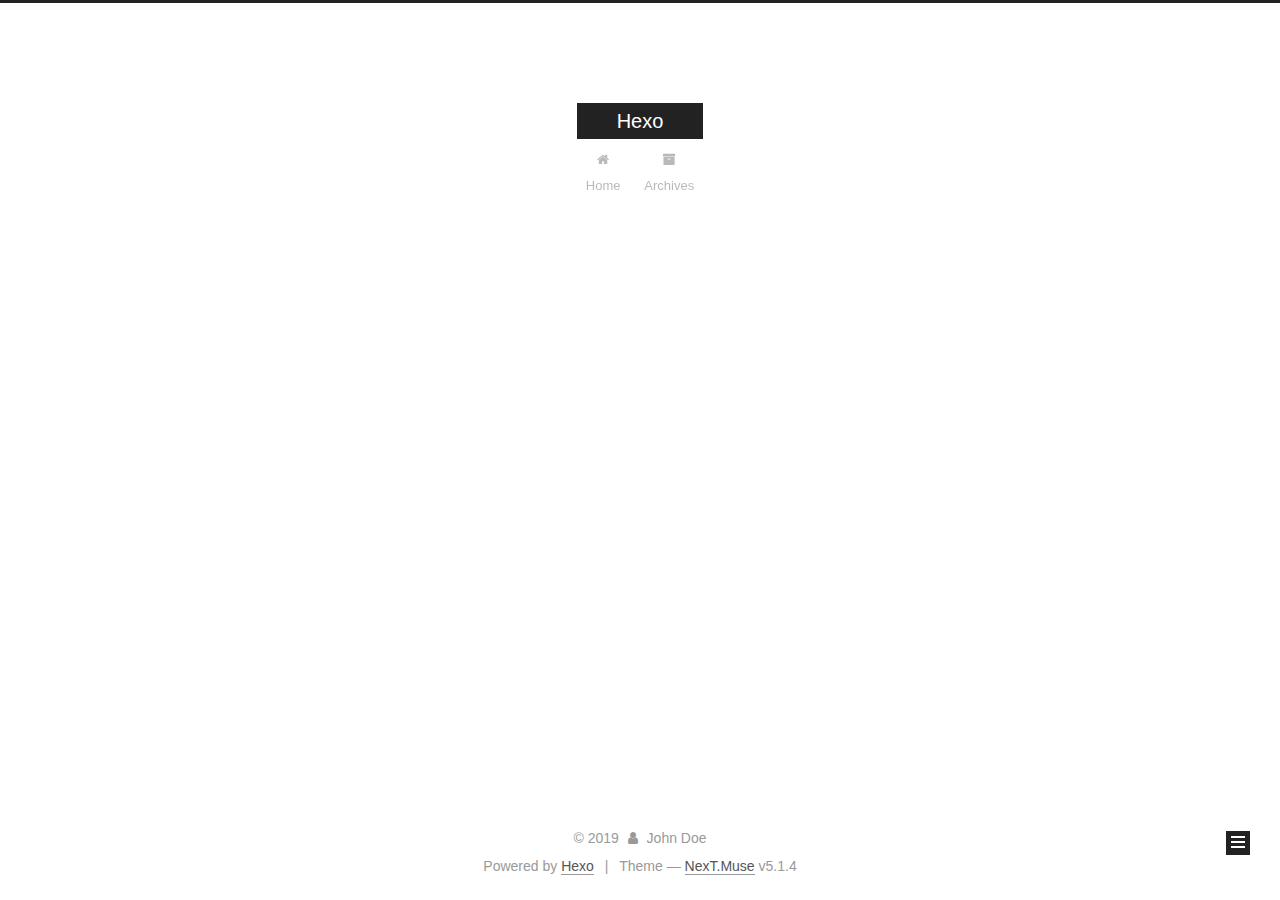
==== archives/index.html @ ef2a57bb "Site updated: 2019-10-19 21:39:15" ====
<!DOCTYPE html>



  


<html class="theme-next muse use-motion" lang="en">
<head>
  <meta charset="UTF-8"/>
<meta http-equiv="X-UA-Compatible" content="IE=edge" />
<meta name="viewport" content="width=device-width, initial-scale=1, maximum-scale=1"/>
<meta name="theme-color" content="#222">









<meta http-equiv="Cache-Control" content="no-transform" />
<meta http-equiv="Cache-Control" content="no-siteapp" />
















  
  
  <link href="/lib/fancybox/source/jquery.fancybox.css?v=2.1.5" rel="stylesheet" type="text/css" />







<link href="/lib/font-awesome/css/font-awesome.min.css?v=4.6.2" rel="stylesheet" type="text/css" />

<link href="/css/main.css?v=5.1.4" rel="stylesheet" type="text/css" />


  <link rel="apple-touch-icon" sizes="180x180" href="/images/apple-touch-icon-next.png?v=5.1.4">


  <link rel="icon" type="image/png" sizes="32x32" href="/images/favicon-32x32-next.png?v=5.1.4">


  <link rel="icon" type="image/png" sizes="16x16" href="/images/favicon-16x16-next.png?v=5.1.4">


  <link rel="mask-icon" href="/images/logo.svg?v=5.1.4" color="#222">





  <meta name="keywords" content="Hexo, NexT" />










<meta property="og:type" content="website">
<meta property="og:title" content="Hexo">
<meta property="og:url" content="http:&#x2F;&#x2F;yoursite.com&#x2F;archives&#x2F;index.html">
<meta property="og:site_name" content="Hexo">
<meta property="og:locale" content="en">
<meta name="twitter:card" content="summary">



<script type="text/javascript" id="hexo.configurations">
  var NexT = window.NexT || {};
  var CONFIG = {
    root: '/',
    scheme: 'Muse',
    version: '5.1.4',
    sidebar: {"position":"left","display":"post","offset":12,"b2t":false,"scrollpercent":false,"onmobile":false},
    fancybox: true,
    tabs: true,
    motion: {"enable":true,"async":false,"transition":{"post_block":"fadeIn","post_header":"slideDownIn","post_body":"slideDownIn","coll_header":"slideLeftIn","sidebar":"slideUpIn"}},
    duoshuo: {
      userId: '0',
      author: 'Author'
    },
    algolia: {
      applicationID: '',
      apiKey: '',
      indexName: '',
      hits: {"per_page":10},
      labels: {"input_placeholder":"Search for Posts","hits_empty":"We didn't find any results for the search: ${query}","hits_stats":"${hits} results found in ${time} ms"}
    }
  };
</script>



  <link rel="canonical" href="http://yoursite.com/archives/"/>





  <title>Archive | Hexo</title>
  








</head>

<body itemscope itemtype="http://schema.org/WebPage" lang="en">

  
  
    
  

  <div class="container sidebar-position-left page-archive">
    <div class="headband"></div>

    <header id="header" class="header" itemscope itemtype="http://schema.org/WPHeader">
      <div class="header-inner"><div class="site-brand-wrapper">
  <div class="site-meta ">
    

    <div class="custom-logo-site-title">
      <a href="/"  class="brand" rel="start">
        <span class="logo-line-before"><i></i></span>
        <span class="site-title">Hexo</span>
        <span class="logo-line-after"><i></i></span>
      </a>
    </div>
      
        <p class="site-subtitle"></p>
      
  </div>

  <div class="site-nav-toggle">
    <button>
      <span class="btn-bar"></span>
      <span class="btn-bar"></span>
      <span class="btn-bar"></span>
    </button>
  </div>
</div>

<nav class="site-nav">
  

  
    <ul id="menu" class="menu">
      
        
        <li class="menu-item menu-item-home">
          <a href="/%20" rel="section">
            
              <i class="menu-item-icon fa fa-fw fa-home"></i> <br />
            
            Home
          </a>
        </li>
      
        
        <li class="menu-item menu-item-archives">
          <a href="/archives/%20" rel="section">
            
              <i class="menu-item-icon fa fa-fw fa-archive"></i> <br />
            
            Archives
          </a>
        </li>
      

      
    </ul>
  

  
</nav>



 </div>
    </header>

    <main id="main" class="main">
      <div class="main-inner">
        <div class="content-wrap">
          <div id="content" class="content">
            

  
  
  
  <div class="post-block archive">
    <div id="posts" class="posts-collapse">
      <span class="archive-move-on"></span>

      <span class="archive-page-counter">
        
        
        
          
        
        Um..! 3 posts in total. Keep on posting.
      </span>

      

        
        
        

        
          
          <div class="collection-title">
            <h1 class="archive-year" id="archive-year-2019">2019</h1>
          </div>
        
        

        

  <article class="post post-type-normal" itemscope itemtype="http://schema.org/Article">
    <header class="post-header">

      <h2 class="post-title">
        
            <a class="post-title-link" href="/2019/10/19/%E6%9C%88%E5%BA%A6%E6%80%BB%E7%BB%93/" itemprop="url">
              
                <span itemprop="name">月度总结</span>
              
            </a>
        
      </h2>

      <div class="post-meta">
        <time class="post-time" itemprop="dateCreated"
              datetime="2019-10-19T21:38:30+08:00"
              content="2019-10-19" >
          10-19
        </time>
      </div>

    </header>
  </article>



      

        
        
        

        
        

        

  <article class="post post-type-normal" itemscope itemtype="http://schema.org/Article">
    <header class="post-header">

      <h2 class="post-title">
        
            <a class="post-title-link" href="/2019/10/19/%E5%AF%92%E5%81%87%E7%AD%94%E8%BE%A9/" itemprop="url">
              
                <span itemprop="name">寒假答辩</span>
              
            </a>
        
      </h2>

      <div class="post-meta">
        <time class="post-time" itemprop="dateCreated"
              datetime="2019-10-19T21:38:30+08:00"
              content="2019-10-19" >
          10-19
        </time>
      </div>

    </header>
  </article>



      

        
        
        

        
        

        

  <article class="post post-type-normal" itemscope itemtype="http://schema.org/Article">
    <header class="post-header">

      <h2 class="post-title">
        
            <a class="post-title-link" href="/2019/10/19/hello-world/" itemprop="url">
              
                <span itemprop="name">Hello World</span>
              
            </a>
        
      </h2>

      <div class="post-meta">
        <time class="post-time" itemprop="dateCreated"
              datetime="2019-10-19T21:29:46+08:00"
              content="2019-10-19" >
          10-19
        </time>
      </div>

    </header>
  </article>



      

    </div>
  </div>
  
  
  

  



          </div>
          


          

        </div>
        
          
  
  <div class="sidebar-toggle">
    <div class="sidebar-toggle-line-wrap">
      <span class="sidebar-toggle-line sidebar-toggle-line-first"></span>
      <span class="sidebar-toggle-line sidebar-toggle-line-middle"></span>
      <span class="sidebar-toggle-line sidebar-toggle-line-last"></span>
    </div>
  </div>

  <aside id="sidebar" class="sidebar">
    
    <div class="sidebar-inner">

      

      

      <section class="site-overview-wrap sidebar-panel sidebar-panel-active">
        <div class="site-overview">
          <div class="site-author motion-element" itemprop="author" itemscope itemtype="http://schema.org/Person">
            
              <p class="site-author-name" itemprop="name">John Doe</p>
              <p class="site-description motion-element" itemprop="description"></p>
          </div>

          <nav class="site-state motion-element">

            
              <div class="site-state-item site-state-posts">
              
                <a href="/archives/%20%7C%7C%20archive">
              
                  <span class="site-state-item-count">3</span>
                  <span class="site-state-item-name">posts</span>
                </a>
              </div>
            

            

            

          </nav>

          

          

          
          

          
          

          

        </div>
      </section>

      

      

    </div>
  </aside>


        
      </div>
    </main>

    <footer id="footer" class="footer">
      <div class="footer-inner">
        <div class="copyright">&copy; <span itemprop="copyrightYear">2019</span>
  <span class="with-love">
    <i class="fa fa-user"></i>
  </span>
  <span class="author" itemprop="copyrightHolder">John Doe</span>

  
</div>


  <div class="powered-by">Powered by <a class="theme-link" target="_blank" href="https://hexo.io">Hexo</a></div>



  <span class="post-meta-divider">|</span>



  <div class="theme-info">Theme &mdash; <a class="theme-link" target="_blank" href="https://github.com/iissnan/hexo-theme-next">NexT.Muse</a> v5.1.4</div>




        







        
      </div>
    </footer>

    
      <div class="back-to-top">
        <i class="fa fa-arrow-up"></i>
        
      </div>
    

    

  </div>

  

<script type="text/javascript">
  if (Object.prototype.toString.call(window.Promise) !== '[object Function]') {
    window.Promise = null;
  }
</script>









  












  
  
    <script type="text/javascript" src="/lib/jquery/index.js?v=2.1.3"></script>
  

  
  
    <script type="text/javascript" src="/lib/fastclick/lib/fastclick.min.js?v=1.0.6"></script>
  

  
  
    <script type="text/javascript" src="/lib/jquery_lazyload/jquery.lazyload.js?v=1.9.7"></script>
  

  
  
    <script type="text/javascript" src="/lib/velocity/velocity.min.js?v=1.2.1"></script>
  

  
  
    <script type="text/javascript" src="/lib/velocity/velocity.ui.min.js?v=1.2.1"></script>
  

  
  
    <script type="text/javascript" src="/lib/fancybox/source/jquery.fancybox.pack.js?v=2.1.5"></script>
  


  


  <script type="text/javascript" src="/js/src/utils.js?v=5.1.4"></script>

  <script type="text/javascript" src="/js/src/motion.js?v=5.1.4"></script>



  
  

  

  


  <script type="text/javascript" src="/js/src/bootstrap.js?v=5.1.4"></script>



  


  




	





  





  












  





  

  

  

  
  

  

  

  

</body>
</html>
---- css/main.css ----
/* normalize.css v3.0.2 | MIT License | git.io/normalize */
html {
  font-family: sans-serif; /* 1 */
  -ms-text-size-adjust: 100%; /* 2 */
  -webkit-text-size-adjust: 100%; /* 2 */
}
body {
  margin: 0;
}
article,
aside,
details,
figcaption,
figure,
footer,
header,
hgroup,
main,
menu,
nav,
section,
summary {
  display: block;
}
audio,
canvas,
progress,
video {
  display: inline-block; /* 1 */
  vertical-align: baseline; /* 2 */
}
audio:not([controls]) {
  display: none;
  height: 0;
}
[hidden],
template {
  display: none;
}
a {
  background-color: transparent;
}
a:active,
a:hover {
  outline: 0;
}
abbr[title] {
  border-bottom: 1px dotted;
}
b,
strong {
  font-weight: bold;
}
dfn {
  font-style: italic;
}
h1 {
  font-size: 2em;
  margin: 0.67em 0;
}
mark {
  background: #ff0;
  color: #000;
}
small {
  font-size: 80%;
}
sub,
sup {
  font-size: 75%;
  line-height: 0;
  position: relative;
  vertical-align: baseline;
}
sup {
  top: -0.5em;
}
sub {
  bottom: -0.25em;
}
img {
  border: 0;
}
svg:not(:root) {
  overflow: hidden;
}
figure {
  margin: 1em 40px;
}
hr {
  -moz-box-sizing: content-box;
  box-sizing: content-box;
  height: 0;
}
pre {
  overflow: auto;
}
code,
kbd,
pre,
samp {
  font-family: monospace, monospace;
  font-size: 1em;
}
button,
input,
optgroup,
select,
textarea {
  color: inherit; /* 1 */
  font: inherit; /* 2 */
  margin: 0; /* 3 */
}
button {
  overflow: visible;
}
button,
select {
  text-transform: none;
}
button,
html input[type="button"],
input[type="reset"],
input[type="submit"] {
  -webkit-appearance: button; /* 2 */
  cursor: pointer; /* 3 */
}
button[disabled],
html input[disabled] {
  cursor: default;
}
button::-moz-focus-inner,
input::-moz-focus-inner {
  border: 0;
  padding: 0;
}
input {
  line-height: normal;
}
input[type="checkbox"],
input[type="radio"] {
  box-sizing: border-box; /* 1 */
  padding: 0; /* 2 */
}
input[type="number"]::-webkit-inner-spin-button,
input[type="number"]::-webkit-outer-spin-button {
  height: auto;
}
input[type="search"] {
  -webkit-appearance: textfield; /* 1 */
  -moz-box-sizing: content-box;
  -webkit-box-sizing: content-box; /* 2 */
  box-sizing: content-box;
}
input[type="search"]::-webkit-search-cancel-button,
input[type="search"]::-webkit-search-decoration {
  -webkit-appearance: none;
}
fieldset {
  border: 1px solid #c0c0c0;
  margin: 0 2px;
  padding: 0.35em 0.625em 0.75em;
}
legend {
  border: 0; /* 1 */
  padding: 0; /* 2 */
}
textarea {
  overflow: auto;
}
optgroup {
  font-weight: bold;
}
table {
  border-collapse: collapse;
  border-spacing: 0;
}
td,
th {
  padding: 0;
}
::selection {
  background: #262a30;
  color: #fff;
}
body {
  position: relative;
  font-family: 'Lato', "PingFang SC", "Microsoft YaHei", sans-serif;
  font-size: 14px;
  line-height: 2;
  color: #555;
  background: #fff;
}
@media (max-width: 767px) {
  body {
    padding-right: 0 !important;
  }
}
@media (min-width: 768px) and (max-width: 991px) {
  body {
    padding-right: 0 !important;
  }
}
@media (min-width: 1600px) {
  body {
    font-size: 16px;
  }
}
h1,
h2,
h3,
h4,
h5,
h6 {
  margin: 0;
  padding: 0;
  font-weight: bold;
  line-height: 1.5;
  font-family: 'Lato', "PingFang SC", "Microsoft YaHei", sans-serif;
}
h2,
h3,
h4,
h5,
h6 {
  margin: 20px 0 15px;
}
h1 {
  font-size: 22px;
}
@media (max-width: 767px) {
  h1 {
    font-size: 18px;
  }
}
h2 {
  font-size: 20px;
}
@media (max-width: 767px) {
  h2 {
    font-size: 16px;
  }
}
h3 {
  font-size: 18px;
}
@media (max-width: 767px) {
  h3 {
    font-size: 14px;
  }
}
h4 {
  font-size: 16px;
}
@media (max-width: 767px) {
  h4 {
    font-size: 12px;
  }
}
h5 {
  font-size: 14px;
}
@media (max-width: 767px) {
  h5 {
    font-size: 10px;
  }
}
h6 {
  font-size: 12px;
}
@media (max-width: 767px) {
  h6 {
    font-size: 8px;
  }
}
p {
  margin: 0 0 20px 0;
}
a {
  color: #555;
  text-decoration: none;
  outline: none;
  border-bottom: 1px solid #999;
  word-wrap: break-word;
}
a:hover {
  color: #222;
  border-bottom-color: #222;
}
blockquote {
  margin: 0;
  padding: 0;
}
img {
  display: block;
  margin: auto;
  max-width: 100%;
  height: auto;
}
hr {
  margin: 40px 0;
  height: 3px;
  border: none;
  background-color: #ddd;
  background-image: repeating-linear-gradient(-45deg, #fff, #fff 4px, transparent 4px, transparent 8px);
}
blockquote {
  padding: 0 15px;
  color: #666;
  border-left: 4px solid #ddd;
}
blockquote cite::before {
  content: "-";
  padding: 0 5px;
}
dt {
  font-weight: 700;
}
dd {
  margin: 0;
  padding: 0;
}
kbd {
  border: 1px solid #ccc;
  border-radius: 0.2em;
  box-shadow: 0.1em 0.1em 0.2em rgba(0,0,0,0.1);
  background-color: #f9f9f9;
  font-family: inherit;
  background-image: -webkit-linear-gradient(top, #eee, #fff, #eee);
  padding: 0.1em 0.3em;
  white-space: nowrap;
}
.text-left {
  text-align: left;
}
.text-center {
  text-align: center;
}
.text-right {
  text-align: right;
}
.text-justify {
  text-align: justify;
}
.text-nowrap {
  white-space: nowrap;
}
.text-lowercase {
  text-transform: lowercase;
}
.text-uppercase {
  text-transform: uppercase;
}
.text-capitalize {
  text-transform: capitalize;
}
.center-block {
  display: block;
  margin-left: auto;
  margin-right: auto;
}
.clearfix:before,
.clearfix:after {
  content: " ";
  display: table;
}
.clearfix:after {
  clear: both;
}
.pullquote {
  width: 45%;
}
.pullquote.left {
  float: left;
  margin-left: 5px;
  margin-right: 10px;
}
.pullquote.right {
  float: right;
  margin-left: 10px;
  margin-right: 5px;
}
.affix.affix.affix {
  position: fixed;
}
.translation {
  margin-top: -20px;
  font-size: 14px;
  color: #999;
}
.scrollbar-measure {
  width: 100px;
  height: 100px;
  overflow: scroll;
  position: absolute;
  top: -9999px;
}
.use-motion .motion-element {
  opacity: 0;
}
table {
  margin: 20px 0;
  width: 100%;
  border-collapse: collapse;
  border-spacing: 0;
  border: 1px solid #ddd;
  font-size: 14px;
  table-layout: fixed;
  word-wrap: break-all;
}
table>tbody>tr:nth-of-type(odd) {
  background-color: #f9f9f9;
}
table>tbody>tr:hover {
  background-color: #f5f5f5;
}
caption,
th,
td {
  padding: 8px;
  text-align: left;
  vertical-align: middle;
  font-weight: normal;
}
th,
td {
  border-bottom: 3px solid #ddd;
  border-right: 1px solid #eee;
}
th {
  padding-bottom: 10px;
  font-weight: 700;
}
td {
  border-bottom-width: 1px;
}
html,
body {
  height: 100%;
}
.container {
  position: relative;
  min-height: 100%;
}
.header-inner {
  margin: 0 auto;
  padding: 100px 0 70px;
  width: 700px;
}
@media (min-width: 1600px) {
  .container .header-inner {
    width: 900px;
  }
}
.main {
  padding-bottom: 150px;
}
.main-inner {
  margin: 0 auto;
  width: 700px;
}
@media (min-width: 1600px) {
  .container .main-inner {
    width: 900px;
  }
}
.footer {
  position: absolute;
  left: 0;
  bottom: 0;
  width: 100%;
  min-height: 50px;
}
.footer-inner {
  box-sizing: border-box;
  margin: 20px auto;
  width: 700px;
}
@media (min-width: 1600px) {
  .container .footer-inner {
    width: 900px;
  }
}
pre,
.highlight {
  overflow: auto;
  margin: 20px 0;
  padding: 0;
  font-size: 13px;
  color: #4d4d4c;
  background: #f7f7f7;
  line-height: 1.6;
}
pre,
code {
  font-family: consolas, Menlo, "PingFang SC", "Microsoft YaHei", monospace;
}
code {
  padding: 2px 4px;
  word-wrap: break-word;
  color: #555;
  background: #eee;
  border-radius: 3px;
  font-size: 13px;
}
pre {
  padding: 10px;
}
pre code {
  padding: 0;
  color: #4d4d4c;
  background: none;
  text-shadow: none;
}
.highlight {
  border-radius: 1px;
}
.highlight pre {
  border: none;
  margin: 0;
  padding: 10px 0;
}
.highlight table {
  margin: 0;
  width: auto;
  border: none;
}
.highlight td {
  border: none;
  padding: 0;
}
.highlight figcaption {
  font-size: 1em;
  color: #4d4d4c;
  line-height: 1em;
  margin-bottom: 1em;
}
.highlight figcaption:before,
.highlight figcaption:after {
  content: " ";
  display: table;
}
.highlight figcaption:after {
  clear: both;
}
.highlight figcaption a {
  float: right;
  color: #4d4d4c;
}
.highlight figcaption a:hover {
  border-bottom-color: #4d4d4c;
}
.highlight .gutter pre {
  padding-left: 10px;
  padding-right: 10px;
  color: #869194;
  text-align: right;
  background-color: #eff2f3;
}
.highlight .code pre {
  width: 100%;
  padding-left: 10px;
  padding-right: 10px;
  background-color: #f7f7f7;
}
.highlight .line {
  height: 20px;
}
.gutter {
  -webkit-user-select: none;
  -moz-user-select: none;
  -ms-user-select: none;
  user-select: none;
}
.gist table {
  width: auto;
}
.gist table td {
  border: none;
}
pre .deletion {
  background: #fdd;
}
pre .addition {
  background: #dfd;
}
pre .meta {
  color: #8959a8;
}
pre .comment {
  color: #8e908c;
}
pre .variable,
pre .attribute,
pre .tag,
pre .regexp,
pre .ruby .constant,
pre .xml .tag .title,
pre .xml .pi,
pre .xml .doctype,
pre .html .doctype,
pre .css .id,
pre .css .class,
pre .css .pseudo {
  color: #c82829;
}
pre .number,
pre .preprocessor,
pre .built_in,
pre .literal,
pre .params,
pre .constant,
pre .command {
  color: #f5871f;
}
pre .ruby .class .title,
pre .css .rules .attribute,
pre .string,
pre .value,
pre .inheritance,
pre .header,
pre .ruby .symbol,
pre .xml .cdata,
pre .special,
pre .number,
pre .formula {
  color: #718c00;
}
pre .title,
pre .css .hexcolor {
  color: #3e999f;
}
pre .function,
pre .python .decorator,
pre .python .title,
pre .ruby .function .title,
pre .ruby .title .keyword,
pre .perl .sub,
pre .javascript .title,
pre .coffeescript .title {
  color: #4271ae;
}
pre .keyword,
pre .javascript .function {
  color: #8959a8;
}
.full-image.full-image.full-image.full-image {
  border: none;
  max-width: 100%;
  width: auto;
  margin: 20px auto 25px;
}
@media (min-width: 992px) {
  .full-image.full-image.full-image.full-image {
    max-width: none;
    width: 110%;
    margin: 25px -5%;
  }
}
.blockquote-center,
.page-home .post-type-quote blockquote,
.page-post-detail .post-type-quote blockquote {
  position: relative;
  margin: 40px 0;
  padding: 0;
  border-left: none;
  text-align: center;
}
.blockquote-center::before,
.page-home .post-type-quote blockquote::before,
.page-post-detail .post-type-quote blockquote::before,
.blockquote-center::after,
.page-home .post-type-quote blockquote::after,
.page-post-detail .post-type-quote blockquote::after {
  position: absolute;
  content: ' ';
  display: block;
  width: 100%;
  height: 24px;
  opacity: 0.2;
  background-repeat: no-repeat;
  background-position: 0 -6px;
  background-size: 22px 22px;
}
.blockquote-center::before,
.page-home .post-type-quote blockquote::before,
.page-post-detail .post-type-quote blockquote::before {
  top: -20px;
  background-image: url("../images/quote-l.svg");
  border-top: 1px solid #ccc;
}
.blockquote-center::after,
.page-home .post-type-quote blockquote::after,
.page-post-detail .post-type-quote blockquote::after {
  bottom: -20px;
  background-image: url("../images/quote-r.svg");
  border-bottom: 1px solid #ccc;
  background-position: 100% 8px;
}
.blockquote-center p,
.page-home .post-type-quote blockquote p,
.page-post-detail .post-type-quote blockquote p,
.blockquote-center div,
.page-home .post-type-quote blockquote div,
.page-post-detail .post-type-quote blockquote div {
  text-align: center;
}
.post .post-body .group-picture img {
  box-sizing: border-box;
  padding: 0 3px;
  border: none;
}
.post .group-picture-row {
  overflow: hidden;
  margin-top: 6px;
}
.post .group-picture-row:first-child {
  margin-top: 0;
}
.post .group-picture-column {
  float: left;
}
.page-post-detail .post-body .group-picture-column {
  float: none;
  margin-top: 10px;
  width: auto !important;
}
.page-post-detail .post-body .group-picture-column img {
  margin: 0 auto;
}
.page-archive .group-picture-container {
  overflow: hidden;
}
.page-archive .group-picture-row {
  float: left;
}
.page-archive .group-picture-row:first-child {
  margin-top: 6px;
}
.page-archive .group-picture-column {
  max-width: 150px;
  max-height: 150px;
}
.post-body .note {
  position: relative;
  padding: 15px;
  margin-bottom: 20px;
  border: 1px solid #eee;
  border-left-width: 5px;
  border-radius: 3px;
}
.post-body .note h2,
.post-body .note h3,
.post-body .note h4,
.post-body .note h5,
.post-body .note h6 {
  margin-top: 0;
  margin-bottom: 0;
  border-bottom: initial;
  padding-top: 0 !important;
}
.post-body .note p:first-child,
.post-body .note ul:first-child,
.post-body .note ol:first-child,
.post-body .note table:first-child,
.post-body .note pre:first-child,
.post-body .note blockquote:first-child {
  margin-top: 0;
}
.post-body .note p:last-child,
.post-body .note ul:last-child,
.post-body .note ol:last-child,
.post-body .note table:last-child,
.post-body .note pre:last-child,
.post-body .note blockquote:last-child {
  margin-bottom: 0;
}
.post-body .note.default {
  border-left-color: #777;
}
.post-body .note.default h2,
.post-body .note.default h3,
.post-body .note.default h4,
.post-body .note.default h5,
.post-body .note.default h6 {
  color: #777;
}
.post-body .note.primary {
  border-left-color: #6f42c1;
}
.post-body .note.primary h2,
.post-body .note.primary h3,
.post-body .note.primary h4,
.post-body .note.primary h5,
.post-body .note.primary h6 {
  color: #6f42c1;
}
.post-body .note.info {
  border-left-color: #428bca;
}
.post-body .note.info h2,
.post-body .note.info h3,
.post-body .note.info h4,
.post-body .note.info h5,
.post-body .note.info h6 {
  color: #428bca;
}
.post-body .note.success {
  border-left-color: #5cb85c;
}
.post-body .note.success h2,
.post-body .note.success h3,
.post-body .note.success h4,
.post-body .note.success h5,
.post-body .note.success h6 {
  color: #5cb85c;
}
.post-body .note.warning {
  border-left-color: #f0ad4e;
}
.post-body .note.warning h2,
.post-body .note.warning h3,
.post-body .note.warning h4,
.post-body .note.warning h5,
.post-body .note.warning h6 {
  color: #f0ad4e;
}
.post-body .note.danger {
  border-left-color: #d9534f;
}
.post-body .note.danger h2,
.post-body .note.danger h3,
.post-body .note.danger h4,
.post-body .note.danger h5,
.post-body .note.danger h6 {
  color: #d9534f;
}
.post-body .label {
  display: inline;
  padding: 0 2px;
  white-space: nowrap;
}
.post-body .label.default {
  background-color: #f0f0f0;
}
.post-body .label.primary {
  background-color: #efe6f7;
}
.post-body .label.info {
  background-color: #e5f2f8;
}
.post-body .label.success {
  background-color: #e7f4e9;
}
.post-body .label.warning {
  background-color: #fcf6e1;
}
.post-body .label.danger {
  background-color: #fae8eb;
}
.post-body .tabs {
  position: relative;
  display: block;
  margin-bottom: 20px;
  padding-top: 10px;
}
.post-body .tabs ul.nav-tabs {
  margin: 0;
  padding: 0;
  display: flex;
  margin-bottom: -1px;
}
@media (max-width: 413px) {
  .post-body .tabs ul.nav-tabs {
    display: block;
    margin-bottom: 5px;
  }
}
.post-body .tabs ul.nav-tabs li.tab {
  list-style-type: none !important;
  margin: 0 0.25em 0 0;
  border-top: 3px solid transparent;
  border-left: 1px solid transparent;
  border-right: 1px solid transparent;
}
@media (max-width: 413px) {
  .post-body .tabs ul.nav-tabs li.tab {
    margin: initial;
    border-top: 1px solid transparent;
    border-left: 3px solid transparent;
    border-right: 1px solid transparent;
    border-bottom: 1px solid transparent;
  }
}
.post-body .tabs ul.nav-tabs li.tab a {
  outline: 0;
  border-bottom: initial;
  display: block;
  line-height: 1.8em;
  padding: 0.25em 0.75em;
  transition-duration: 0.2s;
  transition-timing-function: ease-out;
  transition-delay: 0s;
}
.post-body .tabs ul.nav-tabs li.tab a i {
  width: 1.285714285714286em;
}
.post-body .tabs ul.nav-tabs li.tab.active {
  border-top: 3px solid #fc6423;
  border-left: 1px solid #ddd;
  border-right: 1px solid #ddd;
  background-color: #fff;
}
@media (max-width: 413px) {
  .post-body .tabs ul.nav-tabs li.tab.active {
    border-top: 1px solid #ddd;
    border-left: 3px solid #fc6423;
    border-right: 1px solid #ddd;
    border-bottom: 1px solid #ddd;
  }
}
.post-body .tabs ul.nav-tabs li.tab.active a {
  cursor: default;
  color: #555;
}
.post-body .tabs .tab-content {
  background-color: #fff;
}
.post-body .tabs .tab-content .tab-pane {
  border: 1px solid #ddd;
  padding: 20px 20px 0 20px;
}
.post-body .tabs .tab-content .tab-pane:not(.active) {
  display: none !important;
}
.post-body .tabs .tab-content .tab-pane.active {
  display: block !important;
}
.btn {
  display: inline-block;
  padding: 0 20px;
  font-size: 14px;
  color: #fff;
  background: #222;
  border: 2px solid #222;
  text-decoration: none;
  border-radius: 0;
  transition-property: background-color;
  transition-duration: 0.2s;
  transition-timing-function: ease-in-out;
  transition-delay: 0s;
  line-height: 2;
}
.btn:hover {
  border-color: #222;
  color: #222;
  background: #fff;
}
.btn +.btn {
  margin: 0 0 8px 8px;
}
.btn .fa-fw {
  width: 1.285714285714286em;
  text-align: left;
}
.btn-bar {
  display: block;
  width: 22px;
  height: 2px;
  background: #555;
  border-radius: 1px;
}
.btn-bar+.btn-bar {
  margin-top: 4px;
}
.pagination {
  margin: 120px 0 40px;
  text-align: center;
  border-top: 1px solid #eee;
}
.page-number-basic,
.pagination .prev,
.pagination .next,
.pagination .page-number,
.pagination .space {
  display: inline-block;
  position: relative;
  top: -1px;
  margin: 0 10px;
  padding: 0 11px;
}
@media (max-width: 767px) {
  .page-number-basic,
  .pagination .prev,
  .pagination .next,
  .pagination .page-number,
  .pagination .space {
    margin: 0 5px;
  }
}
.pagination .prev,
.pagination .next,
.pagination .page-number {
  border-bottom: 0;
  border-top: 1px solid #eee;
  transition-property: border-color;
  transition-duration: 0.2s;
  transition-timing-function: ease-in-out;
  transition-delay: 0s;
}
.pagination .prev:hover,
.pagination .next:hover,
.pagination .page-number:hover {
  border-top-color: #222;
}
.pagination .space {
  padding: 0;
  margin: 0;
}
.pagination .prev {
  margin-left: 0;
}
.pagination .next {
  margin-right: 0;
}
.pagination .page-number.current {
  color: #fff;
  background: #ccc;
  border-top-color: #ccc;
}
@media (max-width: 767px) {
  .pagination {
    border-top: none;
  }
  .pagination .prev,
  .pagination .next,
  .pagination .page-number {
    margin-bottom: 10px;
    border-top: 0;
    border-bottom: 1px solid #eee;
    padding: 0 10px;
  }
  .pagination .prev:hover,
  .pagination .next:hover,
  .pagination .page-number:hover {
    border-bottom-color: #222;
  }
}
.comments {
  margin: 60px 20px 0;
}
.tag-cloud {
  text-align: center;
}
.tag-cloud a {
  display: inline-block;
  margin: 10px;
}
.back-to-top {
  box-sizing: border-box;
  position: fixed;
  bottom: -100px;
  right: 30px;
  z-index: 1050;
  padding: 0 6px;
  width: 24px;
  background: #222;
  font-size: 12px;
  opacity: 1;
  color: #fff;
  cursor: pointer;
  text-align: center;
  -webkit-transform: translateZ(0);
  transition-property: bottom;
  transition-duration: 0.2s;
  transition-timing-function: ease-in-out;
  transition-delay: 0s;
}
@media (min-width: 768px) and (max-width: 991px) {
  .back-to-top {
    display: none !important;
  }
}
@media (max-width: 767px) {
  .back-to-top {
    display: none !important;
  }
}
.back-to-top.back-to-top-on {
  bottom: 19px;
}
.header {
  background: transparent;
}
.header-inner {
  position: relative;
}
.headband {
  height: 3px;
  background: #222;
}
.site-meta {
  margin: 0;
  text-align: center;
}
@media (max-width: 767px) {
  .site-meta {
    text-align: center;
  }
}
.brand {
  position: relative;
  display: inline-block;
  padding: 0 40px;
  color: #fff;
  background: #222;
  border-bottom: none;
}
.brand:hover {
  color: #fff;
}
.logo {
  display: inline-block;
  margin-right: 5px;
  line-height: 36px;
  vertical-align: top;
}
.site-title {
  display: inline-block;
  vertical-align: top;
  line-height: 36px;
  font-size: 20px;
  font-weight: normal;
  font-family: 'Lato', "PingFang SC", "Microsoft YaHei", sans-serif;
}
.site-subtitle {
  margin-top: 10px;
  font-size: 13px;
  color: #999;
}
.use-motion .brand {
  opacity: 0;
}
.use-motion .logo,
.use-motion .site-title,
.use-motion .site-subtitle {
  opacity: 0;
  position: relative;
  top: -10px;
}
.site-nav-toggle {
  display: none;
  position: absolute;
  top: 10px;
  left: 10px;
}
@media (max-width: 767px) {
  .site-nav-toggle {
    display: block;
  }
}
.site-nav-toggle button {
  margin-top: 2px;
  padding: 9px 10px;
  background: transparent;
  border: none;
}
@media (max-width: 767px) {
  .site-nav {
    display: none;
    margin: 0 -10px;
    padding: 0 10px;
    clear: both;
    border-top: 1px solid #ddd;
  }
}
@media (min-width: 768px) and (max-width: 991px) {
  .site-nav {
    display: block !important;
  }
}
@media (min-width: 992px) {
  .site-nav {
    display: block !important;
  }
}
.menu {
  margin-top: 20px;
  padding-left: 0;
  text-align: center;
}
.menu .menu-item {
  display: inline-block;
  margin: 0 10px;
  list-style: none;
}
@media screen and (max-width: 767px) {
  .menu .menu-item {
    margin-top: 10px;
  }
}
.menu .menu-item a {
  display: block;
  font-size: 13px;
  line-height: inherit;
  border-bottom: 1px solid transparent;
  transition-property: border-color;
  transition-duration: 0.2s;
  transition-timing-function: ease-in-out;
  transition-delay: 0s;
}
.menu .menu-item a:hover {
  border-bottom-color: #222;
}
.menu .menu-item .fa {
  margin-right: 5px;
}
.use-motion .menu-item {
  opacity: 0;
}
.post-body {
  font-family: 'Lato', "PingFang SC", "Microsoft YaHei", sans-serif;
}
@media (max-width: 767px) {
  .post-body {
    word-break: break-word;
  }
}
.post-body .fancybox img {
  display: block !important;
  margin: 0 auto;
  cursor: pointer;
  cursor: zoom-in;
  cursor: -webkit-zoom-in;
}
.post-body .image-caption,
.post-body .figure .caption {
  margin: -20px auto 15px;
  text-align: center;
  font-size: 14px;
  color: #999;
  font-weight: bold;
  line-height: 1;
}
.post-sticky-flag {
  display: inline-block;
  font-size: 16px;
  -ms-transform: rotate(30deg);
  -webkit-transform: rotate(30deg);
  -moz-transform: rotate(30deg);
  -ms-transform: rotate(30deg);
  -o-transform: rotate(30deg);
  transform: rotate(30deg);
}
.use-motion .post-block,
.use-motion .pagination,
.use-motion .comments {
  opacity: 0;
}
.use-motion .post-header {
  opacity: 0;
}
.use-motion .post-body {
  opacity: 0;
}
.use-motion .collection-title {
  opacity: 0;
}
.posts-expand {
  padding-top: 40px;
}
@media (max-width: 767px) {
  .posts-expand {
    margin: 0 20px;
  }
  .post-body pre .gutter pre {
    padding-right: 10px;
  }
  .post-body .highlight {
    margin-left: 0px;
    margin-right: 0px;
    padding: 0;
  }
  .post-body .highlight .gutter pre {
    padding-right: 10px;
  }
}
@media (min-width: 992px) {
  .posts-expand .post-body {
    text-align: justify;
  }
}
.posts-expand .post-body h2,
.posts-expand .post-body h3,
.posts-expand .post-body h4,
.posts-expand .post-body h5,
.posts-expand .post-body h6 {
  padding-top: 10px;
}
.posts-expand .post-body h2 .header-anchor,
.posts-expand .post-body h3 .header-anchor,
.posts-expand .post-body h4 .header-anchor,
.posts-expand .post-body h5 .header-anchor,
.posts-expand .post-body h6 .header-anchor {
  float: right;
  margin-left: 10px;
  color: #ccc;
  border-bottom-style: none;
  visibility: hidden;
}
.posts-expand .post-body h2 .header-anchor:hover,
.posts-expand .post-body h3 .header-anchor:hover,
.posts-expand .post-body h4 .header-anchor:hover,
.posts-expand .post-body h5 .header-anchor:hover,
.posts-expand .post-body h6 .header-anchor:hover {
  color: inherit;
}
.posts-expand .post-body h2:hover .header-anchor,
.posts-expand .post-body h3:hover .header-anchor,
.posts-expand .post-body h4:hover .header-anchor,
.posts-expand .post-body h5:hover .header-anchor,
.posts-expand .post-body h6:hover .header-anchor {
  visibility: visible;
}
.posts-expand .post-body ul li {
  list-style: circle;
}
.posts-expand .post-body img {
  box-sizing: border-box;
  margin: auto;
  padding: 3px;
  border: 1px solid #ddd;
}
.posts-expand .post-body .fancybox img {
  margin: 0 auto 25px;
}
@media (max-width: 767px) {
  .posts-collapse {
    margin: 0 20px;
  }
  .posts-collapse .post-title,
  .posts-collapse .post-meta {
    display: block;
    width: auto;
    text-align: left;
  }
}
.posts-collapse {
  position: relative;
  z-index: 1010;
  margin-left: 55px;
}
.posts-collapse::after {
  content: " ";
  position: absolute;
  top: 20px;
  left: 0;
  margin-left: -2px;
  width: 4px;
  height: 100%;
  background: #f5f5f5;
  z-index: -1;
}
@media (max-width: 767px) {
  .posts-collapse {
    margin: 0 20px;
  }
}
.posts-collapse .collection-title {
  position: relative;
  margin: 60px 0;
}
.posts-collapse .collection-title h1,
.posts-collapse .collection-title h2 {
  margin-left: 20px;
}
.posts-collapse .collection-title small {
  color: #bbb;
  margin-left: 5px;
}
.posts-collapse .collection-title::before {
  content: " ";
  position: absolute;
  left: 0;
  top: 50%;
  margin-left: -4px;
  margin-top: -4px;
  width: 8px;
  height: 8px;
  background: #bbb;
  border-radius: 50%;
}
.posts-collapse .post {
  margin: 30px 0;
}
.posts-collapse .post-header {
  position: relative;
  transition-duration: 0.2s;
  transition-timing-function: ease-in-out;
  transition-delay: 0s;
  transition-property: border;
  border-bottom: 1px dashed #ccc;
}
.posts-collapse .post-header::before {
  content: " ";
  position: absolute;
  left: 0;
  top: 12px;
  width: 6px;
  height: 6px;
  margin-left: -4px;
  background: #bbb;
  border-radius: 50%;
  border: 1px solid #fff;
  transition-duration: 0.2s;
  transition-timing-function: ease-in-out;
  transition-delay: 0s;
  transition-property: background;
}
.posts-collapse .post-header:hover {
  border-bottom-color: #666;
}
.posts-collapse .post-header:hover::before {
  background: #222;
}
.posts-collapse .post-meta {
  position: absolute;
  font-size: 12px;
  left: 20px;
  top: 5px;
}
.posts-collapse .post-comments-count {
  display: none;
}
.posts-collapse .post-title {
  margin-left: 60px;
  font-size: 16px;
  font-weight: normal;
  line-height: inherit;
}
.posts-collapse .post-title::after {
  margin-left: 3px;
  opacity: 0.6;
}
.posts-collapse .post-title a {
  color: #666;
  border-bottom: none;
}
.page-home .post-type-quote .post-header,
.page-post-detail .post-type-quote .post-header,
.page-home .post-type-quote .post-tags,
.page-post-detail .post-type-quote .post-tags {
  display: none;
}
.posts-expand .post-title {
  text-align: center;
  word-break: break-word;
  font-weight: 400;
}
.posts-expand .post-title-link {
  display: inline-block;
  position: relative;
  color: #555;
  border-bottom: none;
  line-height: 1.2;
  vertical-align: top;
}
.posts-expand .post-title-link::before {
  content: "";
  position: absolute;
  width: 100%;
  height: 2px;
  bottom: 0;
  left: 0;
  background-color: #000;
  visibility: hidden;
  -webkit-transform: scaleX(0);
  -moz-transform: scaleX(0);
  -ms-transform: scaleX(0);
  -o-transform: scaleX(0);
  transform: scaleX(0);
  transition-duration: 0.2s;
  transition-timing-function: ease-in-out;
  transition-delay: 0s;
}
.posts-expand .post-title-link:hover::before {
  visibility: visible;
  -webkit-transform: scaleX(1);
  -moz-transform: scaleX(1);
  -ms-transform: scaleX(1);
  -o-transform: scaleX(1);
  transform: scaleX(1);
}
.posts-expand .post-title-link .fa {
  font-size: 16px;
}
.posts-expand .post-meta {
  margin: 3px 0 60px 0;
  color: #999;
  font-family: 'Lato', "PingFang SC", "Microsoft YaHei", sans-serif;
  font-size: 12px;
  text-align: center;
}
.posts-expand .post-meta .post-category-list {
  display: inline-block;
  margin: 0;
  padding: 3px;
}
.posts-expand .post-meta .post-category-list-link {
  color: #999;
}
.posts-expand .post-meta .post-description {
  font-size: 14px;
  margin-top: 2px;
}
.post-meta-divider {
  margin: 0 0.5em;
}
.post-meta-item-icon {
  margin-right: 3px;
}
@media (min-width: 768px) and (max-width: 991px) {
  .post-meta-item-icon {
    display: inline-block;
  }
}
@media (max-width: 767px) {
  .post-meta-item-icon {
    display: inline-block;
  }
}
@media (min-width: 768px) and (max-width: 991px) {
  .post-meta-item-text {
    display: none;
  }
}
@media (max-width: 767px) {
  .post-meta-item-text {
    display: none;
  }
}
@media (max-width: 767px) {
  .posts-expand .post-comments-count {
    display: none;
  }
}
.post-button {
  margin-top: 40px;
}
.posts-expand .post-tags {
  margin-top: 40px;
  text-align: center;
}
.posts-expand .post-tags a {
  display: inline-block;
  margin-right: 10px;
  font-size: 13px;
}
.post-nav {
  display: table;
  margin-top: 15px;
  width: 100%;
  border-top: 1px solid #eee;
}
.post-nav-divider {
  display: table-cell;
  width: 10%;
}
.post-nav-item {
  display: table-cell;
  padding: 10px 0 0 0;
  width: 45%;
  vertical-align: top;
}
.post-nav-item a {
  position: relative;
  display: block;
  line-height: 25px;
  font-size: 14px;
  color: #555;
  border-bottom: none;
}
.post-nav-item a:hover {
  color: #222;
  border-bottom: none;
}
.post-nav-item a:active {
  top: 2px;
}
.post-nav-item .fa {
  position: absolute;
  top: 8px;
  left: 0;
  font-size: 12px;
}
.post-nav-next a {
  padding-left: 15px;
}
.post-nav-prev {
  text-align: right;
}
.post-nav-prev a {
  padding-right: 15px;
}
.post-nav-prev .fa {
  right: 0;
  left: auto;
}
.posts-expand .post-eof {
  display: block;
  margin: 80px auto 60px;
  width: 8%;
  height: 1px;
  background: #ccc;
  text-align: center;
}
.post:last-child .post-eof.post-eof.post-eof {
  display: none;
}
.post-gallery {
  display: table;
  table-layout: fixed;
  width: 100%;
  border-collapse: separate;
}
.post-gallery-row {
  display: table-row;
}
.post-gallery .post-gallery-img {
  display: table-cell;
  text-align: center;
  vertical-align: middle;
  border: none;
}
.post-gallery .post-gallery-img img {
  max-width: 100%;
  max-height: 100%;
  border: none;
}
.fancybox-close,
.fancybox-close:hover {
  border: none;
}
.rtl.post-body p,
.rtl.post-body a,
.rtl.post-body h1,
.rtl.post-body h2,
.rtl.post-body h3,
.rtl.post-body h4,
.rtl.post-body h5,
.rtl.post-body h6,
.rtl.post-body li,
.rtl.post-body ul,
.rtl.post-body ol {
  direction: rtl;
  font-family: UKIJ Ekran;
}
.rtl.post-title {
  font-family: UKIJ Ekran;
}
.sidebar {
  position: fixed;
  right: 0;
  top: 0;
  bottom: 0;
  width: 0;
  z-index: 1040;
  box-shadow: inset 0 2px 6px #000;
  background: #222;
  -webkit-transform: translateZ(0);
}
.sidebar a {
  color: #999;
  border-bottom-color: #555;
}
.sidebar a:hover {
  color: #eee;
}
@media (min-width: 768px) and (max-width: 991px) {
  .sidebar {
    display: none !important;
  }
}
@media (max-width: 767px) {
  .sidebar {
    display: none !important;
  }
}
.sidebar-inner {
  position: relative;
  padding: 20px 10px;
  color: #999;
  text-align: center;
}
.site-overview-wrap {
  overflow: hidden;
}
.site-overview {
  overflow-y: auto;
  overflow-x: hidden;
}
.sidebar-toggle {
  position: fixed;
  right: 30px;
  bottom: 45px;
  width: 14px;
  height: 14px;
  padding: 5px;
  background: #222;
  line-height: 0;
  z-index: 1050;
  cursor: pointer;
  -webkit-transform: translateZ(0);
}
@media (min-width: 768px) and (max-width: 991px) {
  .sidebar-toggle {
    display: none !important;
  }
}
@media (max-width: 767px) {
  .sidebar-toggle {
    display: none !important;
  }
}
.sidebar-toggle-line {
  position: relative;
  display: inline-block;
  vertical-align: top;
  height: 2px;
  width: 100%;
  background: #fff;
  margin-top: 3px;
}
.sidebar-toggle-line:first-child {
  margin-top: 0;
}
.site-author-image {
  display: block;
  margin: 0 auto;
  padding: 2px;
  max-width: 96px;
  height: auto;
  border: 2px solid #333;
}
.site-author-name {
  margin: 5px 0 0;
  text-align: center;
  color: #f5f5f5;
  font-weight: normal;
}
.site-description {
  margin-top: 5px;
  text-align: center;
  font-size: 14px;
  color: #999;
}
.site-state {
  overflow: hidden;
  line-height: 1.4;
  white-space: nowrap;
  text-align: center;
}
.site-state-item {
  display: inline-block;
  padding: 0 15px;
  border-left: 1px solid #333;
}
.site-state-item:first-child {
  border-left: none;
}
.site-state-item a {
  border-bottom: none;
}
.site-state-item-count {
  display: block;
  text-align: center;
  color: inherit;
  font-weight: 600;
  font-size: 18px;
}
.site-state-item-name {
  font-size: 13px;
  color: inherit;
}
.feed-link {
  margin-top: 20px;
}
.feed-link a {
  display: inline-block;
  padding: 0 15px;
  color: #fc6423;
  border: 1px solid #fc6423;
  border-radius: 4px;
}
.feed-link a i {
  color: #fc6423;
  font-size: 14px;
}
.feed-link a:hover {
  color: #fff;
  background: #fc6423;
}
.feed-link a:hover i {
  color: #fff;
}
.links-of-author {
  margin-top: 20px;
}
.links-of-author a {
  display: inline-block;
  vertical-align: middle;
  margin-right: 10px;
  margin-bottom: 10px;
  border-bottom-color: #555;
  font-size: 13px;
}
.links-of-author a:before {
  display: inline-block;
  vertical-align: middle;
  margin-right: 3px;
  content: " ";
  width: 4px;
  height: 4px;
  border-radius: 50%;
  background: #2b7c9c;
}
.links-of-blogroll {
  font-size: 13px;
}
.links-of-blogroll-title {
  margin-top: 20px;
  font-size: 14px;
  font-weight: 600;
}
.links-of-blogroll-list {
  margin: 0;
  padding: 0;
  list-style: none;
}
.links-of-blogroll-item {
  padding: 2px 10px;
}
.links-of-blogroll-item a {
  max-width: 280px;
  box-sizing: border-box;
  display: inline-block;
  overflow: hidden;
  white-space: nowrap;
  text-overflow: ellipsis;
}
.sidebar-nav {
  margin: 0 0 20px;
  padding-left: 0;
}
.sidebar-nav li {
  display: inline-block;
  cursor: pointer;
  border-bottom: 1px solid transparent;
  font-size: 14px;
  color: #555;
}
.sidebar-nav li:hover {
  color: #f5f5f5;
}
.page-post-detail .sidebar-nav-toc {
  padding: 0 5px;
}
.page-post-detail .sidebar-nav-overview {
  margin-left: 10px;
}
.sidebar-nav .sidebar-nav-active {
  color: #87daff;
  border-bottom-color: #87daff;
}
.sidebar-nav .sidebar-nav-active:hover {
  color: #87daff;
}
.sidebar-panel {
  display: none;
}
.sidebar-panel-active {
  display: block;
}
.post-toc-empty {
  font-size: 14px;
  color: #666;
}
.post-toc-wrap {
  overflow: hidden;
}
.post-toc {
  overflow: auto;
}
.post-toc ol {
  margin: 0;
  padding: 0 2px 5px 10px;
  text-align: left;
  list-style: none;
  font-size: 14px;
}
.post-toc ol > ol {
  padding-left: 0;
}
.post-toc ol a {
  transition-duration: 0.2s;
  transition-timing-function: ease-in-out;
  transition-delay: 0s;
  transition-property: all;
  color: #999;
  border-bottom-color: #555;
}
.post-toc ol a:hover {
  color: #ccc;
  border-bottom-color: #ccc;
}
.post-toc .nav-item {
  overflow: hidden;
  text-overflow: ellipsis;
  text-align: justify;
  white-space: nowrap;
  line-height: 1.8;
}
.post-toc .nav .nav-child {
  display: none;
}
.post-toc .nav .active > .nav-child {
  display: block;
}
.post-toc .nav .active-current > .nav-child {
  display: block;
}
.post-toc .nav .active-current > .nav-child > .nav-item {
  display: block;
}
.post-toc .nav .active > a {
  color: #87daff;
  border-bottom-color: #87daff;
}
.post-toc .nav .active-current > a {
  color: #87daff;
}
.post-toc .nav .active-current > a:hover {
  color: #87daff;
}
.footer {
  font-size: 14px;
  color: #999;
}
.footer img {
  border: none;
}
.footer-inner {
  text-align: center;
}
.with-love {
  display: inline-block;
  margin: 0 5px;
}
.powered-by,
.theme-info {
  display: inline-block;
}
.cc-license {
  margin-top: 10px;
  text-align: center;
}
.cc-license .cc-opacity {
  opacity: 0.7;
  border-bottom: none;
}
.cc-license .cc-opacity:hover {
  opacity: 0.9;
}
.cc-license img {
  display: inline-block;
}
.theme-next #ds-thread #ds-reset {
  color: #555;
}
.theme-next #ds-thread #ds-reset .ds-replybox {
  margin-bottom: 30px;
}
.theme-next #ds-thread #ds-reset .ds-replybox .ds-avatar,
.theme-next #ds-reset .ds-avatar img {
  box-shadow: none;
}
.theme-next #ds-thread #ds-reset .ds-textarea-wrapper {
  border-color: #c7d4e1;
  background: none;
  border-top-right-radius: 3px;
  border-top-left-radius: 3px;
}
.theme-next #ds-thread #ds-reset .ds-textarea-wrapper textarea {
  height: 60px;
}
.theme-next #ds-reset .ds-rounded-top {
  border-radius: 0;
}
.theme-next #ds-thread #ds-reset .ds-post-toolbar {
  box-sizing: border-box;
  border: 1px solid #c7d4e1;
  background: #f6f8fa;
}
.theme-next #ds-thread #ds-reset .ds-post-options {
  height: 40px;
  border: none;
  background: none;
}
.theme-next #ds-thread #ds-reset .ds-toolbar-buttons {
  top: 11px;
}
.theme-next #ds-thread #ds-reset .ds-sync {
  top: 5px;
}
.theme-next #ds-thread #ds-reset .ds-post-button {
  top: 4px;
  right: 5px;
  width: 90px;
  height: 30px;
  border: 1px solid #c5ced7;
  border-radius: 3px;
  background-image: linear-gradient(#fbfbfc, #f5f7f9);
  color: #60676d;
}
.theme-next #ds-thread #ds-reset .ds-post-button:hover {
  background-position: 0 -30px;
  color: #60676d;
}
.theme-next #ds-thread #ds-reset .ds-comments-info {
  padding: 10px 0;
}
.theme-next #ds-thread #ds-reset .ds-sort {
  display: none;
}
.theme-next #ds-thread #ds-reset li.ds-tab a.ds-current {
  border: none;
  background: #f6f8fa;
  color: #60676d;
}
.theme-next #ds-thread #ds-reset li.ds-tab a.ds-current:hover {
  background-color: #e9f0f7;
  color: #60676d;
}
.theme-next #ds-thread #ds-reset li.ds-tab a {
  border-radius: 2px;
  padding: 5px;
}
.theme-next #ds-thread #ds-reset .ds-login-buttons p {
  color: #999;
  line-height: 36px;
}
.theme-next #ds-thread #ds-reset .ds-login-buttons .ds-service-list li {
  height: 28px;
}
.theme-next #ds-thread #ds-reset .ds-service-list a {
  background: none;
  padding: 5px;
  border: 1px solid;
  border-radius: 3px;
  text-align: center;
}
.theme-next #ds-thread #ds-reset .ds-service-list a:hover {
  color: #fff;
  background: #666;
}
.theme-next #ds-thread #ds-reset .ds-service-list .ds-weibo {
  color: #fc9b00;
  border-color: #fc9b00;
}
.theme-next #ds-thread #ds-reset .ds-service-list .ds-weibo:hover {
  background: #fc9b00;
}
.theme-next #ds-thread #ds-reset .ds-service-list .ds-qq {
  color: #60a3ec;
  border-color: #60a3ec;
}
.theme-next #ds-thread #ds-reset .ds-service-list .ds-qq:hover {
  background: #60a3ec;
}
.theme-next #ds-thread #ds-reset .ds-service-list .ds-renren {
  color: #2e7ac4;
  border-color: #2e7ac4;
}
.theme-next #ds-thread #ds-reset .ds-service-list .ds-renren:hover {
  background: #2e7ac4;
}
.theme-next #ds-thread #ds-reset .ds-service-list .ds-douban {
  color: #37994c;
  border-color: #37994c;
}
.theme-next #ds-thread #ds-reset .ds-service-list .ds-douban:hover {
  background: #37994c;
}
.theme-next #ds-thread #ds-reset .ds-service-list .ds-kaixin {
  color: #fef20d;
  border-color: #fef20d;
}
.theme-next #ds-thread #ds-reset .ds-service-list .ds-kaixin:hover {
  background: #fef20d;
}
.theme-next #ds-thread #ds-reset .ds-service-list .ds-netease {
  color: #f00;
  border-color: #f00;
}
.theme-next #ds-thread #ds-reset .ds-service-list .ds-netease:hover {
  background: #f00;
}
.theme-next #ds-thread #ds-reset .ds-service-list .ds-sohu {
  color: #ffcb05;
  border-color: #ffcb05;
}
.theme-next #ds-thread #ds-reset .ds-service-list .ds-sohu:hover {
  background: #ffcb05;
}
.theme-next #ds-thread #ds-reset .ds-service-list .ds-baidu {
  color: #2831e0;
  border-color: #2831e0;
}
.theme-next #ds-thread #ds-reset .ds-service-list .ds-baidu:hover {
  background: #2831e0;
}
.theme-next #ds-thread #ds-reset .ds-service-list .ds-google {
  color: #166bec;
  border-color: #166bec;
}
.theme-next #ds-thread #ds-reset .ds-service-list .ds-google:hover {
  background: #166bec;
}
.theme-next #ds-thread #ds-reset .ds-service-list .ds-weixin {
  color: #00ce0d;
  border-color: #00ce0d;
}
.theme-next #ds-thread #ds-reset .ds-service-list .ds-weixin:hover {
  background: #00ce0d;
}
.theme-next #ds-thread #ds-reset .ds-service-list .ds-more-services {
  border: none;
}
.theme-next #ds-thread #ds-reset .ds-service-list .ds-more-services:hover {
  background: none;
}
.theme-next #ds-reset .duoshuo-ua-admin {
  display: inline-block;
  color: #f00;
}
.theme-next #ds-reset .duoshuo-ua-platform,
.theme-next #ds-reset .duoshuo-ua-browser {
  color: #ccc;
}
.theme-next #ds-reset .duoshuo-ua-platform .fa,
.theme-next #ds-reset .duoshuo-ua-browser .fa {
  display: inline-block;
  margin-right: 3px;
}
.theme-next #ds-reset .duoshuo-ua-separator {
  display: inline-block;
  margin-left: 5px;
}
.theme-next .this_ua {
  background-color: #ccc !important;
  border-radius: 4px;
  padding: 0 5px !important;
  margin: 1px 1px !important;
  border: 1px solid #bbb !important;
  color: #fff;
  display: inline-block !important;
}
.theme-next .this_ua.admin {
  background-color: #d9534f !important;
  border-color: #d9534f !important;
}
.theme-next .this_ua.platform.iOS,
.theme-next .this_ua.platform.Mac,
.theme-next .this_ua.platform.Windows {
  background-color: #39b3d7 !important;
  border-color: #46b8da !important;
}
.theme-next .this_ua.platform.Linux {
  background-color: #3a3a3a !important;
  border-color: #1f1f1f !important;
}
.theme-next .this_ua.platform.Android {
  background-color: #00c47d !important;
  border-color: #01b171 !important;
}
.theme-next .this_ua.browser.Mobile,
.theme-next .this_ua.browser.Chrome {
  background-color: #5cb85c !important;
  border-color: #4cae4c !important;
}
.theme-next .this_ua.browser.Firefox {
  background-color: #f0ad4e !important;
  border-color: #eea236 !important;
}
.theme-next .this_ua.browser.Maxthon,
.theme-next .this_ua.browser.IE {
  background-color: #428bca !important;
  border-color: #357ebd !important;
}
.theme-next .this_ua.browser.baidu,
.theme-next .this_ua.browser.UCBrowser,
.theme-next .this_ua.browser.Opera {
  background-color: #d9534f !important;
  border-color: #d43f3a !important;
}
.theme-next .this_ua.browser.Android,
.theme-next .this_ua.browser.QQBrowser {
  background-color: #78ace9 !important;
  border-color: #4cae4c !important;
}
.post-spread {
  margin-top: 20px;
  text-align: center;
}
.jiathis_style {
  display: inline-block;
}
.jiathis_style a {
  border: none;
}
.fa {
  font-family: FontAwesome !important;
}
.post-spread {
  margin-top: 20px;
  text-align: center;
}
.bdshare-slide-button-box a {
  border: none;
}
.bdsharebuttonbox {
  display: inline-block;
}
.bdsharebuttonbox a {
  border: none;
}
.local-search-pop-overlay {
  position: fixed;
  width: 100%;
  height: 100%;
  top: 0;
  left: 0;
  z-index: 2080;
  background-color: rgba(0,0,0,0.3);
}
.local-search-popup {
  display: none;
  position: fixed;
  top: 10%;
  left: 50%;
  margin-left: -350px;
  width: 700px;
  height: 80%;
  padding: 0;
  background: #fff;
  color: #333;
  z-index: 9999;
  border-radius: 5px;
}
@media (max-width: 767px) {
  .local-search-popup {
    padding: 0;
    top: 0;
    left: 0;
    margin: 0;
    width: 100%;
    height: 100%;
    border-radius: 0;
  }
}
.local-search-popup ul.search-result-list {
  padding: 0;
  margin: 0 5px;
}
.local-search-popup p.search-result {
  border-bottom: 1px dashed #ccc;
  padding: 5px 0;
}
.local-search-popup a.search-result-title {
  font-weight: bold;
  font-size: 16px;
}
.local-search-popup .search-keyword {
  border-bottom: 1px dashed #f00;
  font-weight: bold;
  color: #f00;
}
.local-search-popup .local-search-header {
  padding: 5px;
  height: 36px;
  background: #f5f5f5;
  border-top-left-radius: 5px;
  border-top-right-radius: 5px;
}
.local-search-popup #local-search-result {
  overflow: auto;
  position: relative;
  padding: 5px 25px;
  height: calc(100% - 55px);
}
.local-search-popup .local-search-input-wrapper {
  display: inline-block;
  width: calc(100% - 90px);
  height: 36px;
  line-height: 36px;
  padding: 0 5px;
}
.local-search-popup .local-search-input-wrapper input {
  padding: 8px 0;
  height: 20px;
  display: block;
  width: 100%;
  outline: none;
  border: none;
  background: transparent;
  vertical-align: middle;
}
.local-search-popup .search-icon,
.local-search-popup .popup-btn-close {
  display: inline-block;
  font-size: 18px;
  color: #999;
  height: 36px;
  width: 18px;
  padding-left: 10px;
  padding-right: 10px;
}
.local-search-popup .search-icon {
  float: left;
}
.local-search-popup .popup-btn-close {
  border-left: 1px solid #eee;
  float: right;
  cursor: pointer;
}
.local-search-popup #no-result {
  position: absolute;
  left: 50%;
  top: 50%;
  -webkit-transform: translate(-50%, -50%);
  -webkit-transform: translate(-50%, -50%);
  -moz-transform: translate(-50%, -50%);
  -ms-transform: translate(-50%, -50%);
  -o-transform: translate(-50%, -50%);
  transform: translate(-50%, -50%);
  color: #ccc;
}
.site-uv,
.site-pv,
.page-pv {
  display: inline-block;
}
.site-uv .busuanzi-value,
.site-pv .busuanzi-value,
.page-pv .busuanzi-value {
  margin: 0 5px;
}
.site-uv {
  margin-right: 10px;
}
.site-uv::after {
  content: "|";
  padding-left: 10px;
}
.page-archive .archive-page-counter {
  position: relative;
  top: 3px;
  left: 20px;
}
@media (max-width: 767px) {
  .page-archive .archive-page-counter {
    top: 5px;
  }
}
.page-archive .posts-collapse .archive-move-on {
  position: absolute;
  top: 11px;
  left: 0;
  margin-left: -6px;
  width: 10px;
  height: 10px;
  opacity: 0.5;
  background: #555;
  border: 1px solid #fff;
  border-radius: 50%;
}
.category-all-page .category-all-title {
  text-align: center;
}
.category-all-page .category-all {
  margin-top: 20px;
}
.category-all-page .category-list {
  margin: 0;
  padding: 0;
  list-style: none;
}
.category-all-page .category-list-item {
  margin: 5px 10px;
}
.category-all-page .category-list-count {
  color: #bbb;
}
.category-all-page .category-list-count:before {
  display: inline;
  content: " (";
}
.category-all-page .category-list-count:after {
  display: inline;
  content: ") ";
}
.category-all-page .category-list-child {
  padding-left: 10px;
}
#schedule ul#event-list {
  padding-left: 30px;
}
#schedule ul#event-list hr {
  margin: 20px 0 45px 0 !important;
  background: #222;
}
#schedule ul#event-list hr:after {
  display: inline-block;
  content: 'NOW';
  background: #222;
  color: #fff;
  font-weight: bold;
  text-align: right;
  padding: 0 5px;
}
#schedule ul#event-list li.event {
  margin: 20px 0px;
  background: #f9f9f9;
  padding-left: 10px;
  min-height: 40px;
}
#schedule ul#event-list li.event h2.event-summary {
  margin: 0;
  padding-bottom: 3px;
}
#schedule ul#event-list li.event h2.event-summary:before {
  display: inline-block;
  font-family: FontAwesome;
  font-size: 8px;
  content: '\f111';
  vertical-align: middle;
  margin-right: 25px;
  color: #bbb;
}
#schedule ul#event-list li.event span.event-relative-time {
  display: inline-block;
  font-size: 12px;
  font-weight: 400;
  padding-left: 12px;
  color: #bbb;
}
#schedule ul#event-list li.event span.event-details {
  display: block;
  color: #bbb;
  margin-left: 56px;
  padding-top: 3px;
  padding-bottom: 6px;
  text-indent: -24px;
  line-height: 18px;
}
#schedule ul#event-list li.event span.event-details:before {
  text-indent: 0;
  display: inline-block;
  width: 14px;
  font-family: FontAwesome;
  text-align: center;
  margin-right: 9px;
  color: #bbb;
}
#schedule ul#event-list li.event span.event-details.event-location:before {
  content: '\f041';
}
#schedule ul#event-list li.event span.event-details.event-duration:before {
  content: '\f017';
}
#schedule ul#event-list li.event-past {
  background: #fcfcfc;
}
#schedule ul#event-list li.event-past > * {
  opacity: 0.6;
}
#schedule ul#event-list li.event-past h2.event-summary {
  color: #bbb;
}
#schedule ul#event-list li.event-past h2.event-summary:before {
  color: #dfdfdf;
}
#schedule ul#event-list li.event-now {
  background: #222;
  color: #fff;
  padding: 15px 0 15px 10px;
}
#schedule ul#event-list li.event-now h2.event-summary:before {
  -webkit-transform: scale(1.2);
  -moz-transform: scale(1.2);
  -ms-transform: scale(1.2);
  -o-transform: scale(1.2);
  transform: scale(1.2);
  color: #fff;
  animation: dot-flash 1s alternate infinite ease-in-out;
}
#schedule ul#event-list li.event-now * {
  color: #fff !important;
}
@-moz-keyframes dot-flash {
  from {
    opacity: 1;
    -webkit-transform: scale(1.1);
    -moz-transform: scale(1.1);
    -ms-transform: scale(1.1);
    -o-transform: scale(1.1);
    transform: scale(1.1);
  }
  to {
    opacity: 0;
    -webkit-transform: scale(1);
    -moz-transform: scale(1);
    -ms-transform: scale(1);
    -o-transform: scale(1);
    transform: scale(1);
  }
}
@-webkit-keyframes dot-flash {
  from {
    opacity: 1;
    -webkit-transform: scale(1.1);
    -moz-transform: scale(1.1);
    -ms-transform: scale(1.1);
    -o-transform: scale(1.1);
    transform: scale(1.1);
  }
  to {
    opacity: 0;
    -webkit-transform: scale(1);
    -moz-transform: scale(1);
    -ms-transform: scale(1);
    -o-transform: scale(1);
    transform: scale(1);
  }
}
@-o-keyframes dot-flash {
  from {
    opacity: 1;
    -webkit-transform: scale(1.1);
    -moz-transform: scale(1.1);
    -ms-transform: scale(1.1);
    -o-transform: scale(1.1);
    transform: scale(1.1);
  }
  to {
    opacity: 0;
    -webkit-transform: scale(1);
    -moz-transform: scale(1);
    -ms-transform: scale(1);
    -o-transform: scale(1);
    transform: scale(1);
  }
}
@keyframes dot-flash {
  from {
    opacity: 1;
    -webkit-transform: scale(1.1);
    -moz-transform: scale(1.1);
    -ms-transform: scale(1.1);
    -o-transform: scale(1.1);
    transform: scale(1.1);
  }
  to {
    opacity: 0;
    -webkit-transform: scale(1);
    -moz-transform: scale(1);
    -ms-transform: scale(1);
    -o-transform: scale(1);
    transform: scale(1);
  }
}
.page-post-detail .sidebar-toggle-line {
  background: #87daff;
}
.page-post-detail .comments {
  overflow: hidden;
}
@media (max-width: 767px) {
  .header-inner,
  .container .main-inner,
  .footer-inner {
    width: auto;
  }
}
embed {
  display: block;
  margin: 0px auto 25px auto;
}
.custom-logo .site-meta-headline {
  text-align: center;
}
.custom-logo .brand {
  background: none;
}
.custom-logo .site-title {
  margin: 10px auto 0;
  font-size: 24px;
  color: #222;
}
.custom-logo .site-title a {
  border: none;
}
.custom-logo-image {
  margin: 0 auto;
  padding: 5px;
  max-width: 150px;
  background: #fff;
}
@media (max-width: 767px) {
  .site-nav {
    position: absolute;
    left: 0;
    top: 52px;
    margin: 0;
    width: 100%;
    padding: 0;
    background: #fff;
    border-bottom: 1px solid #ddd;
    z-index: 1030;
  }
}
@media (max-width: 767px) {
  .menu {
    text-align: left;
  }
}
@media (max-width: 767px) {
  .menu .menu-item {
    display: block;
    margin: 0 10px;
    vertical-align: top;
  }
}
@media (max-width: 767px) {
  .menu .menu-item br {
    display: none;
  }
}
@media (max-width: 767px) {
  .menu .menu-item a {
    padding: 5px 10px;
  }
}
.menu .menu-item .fa {
  margin-right: 0;
}
.site-search form {
  display: none;
}
.links-of-blogroll-inline .links-of-blogroll-item {
  display: inline-block;
}
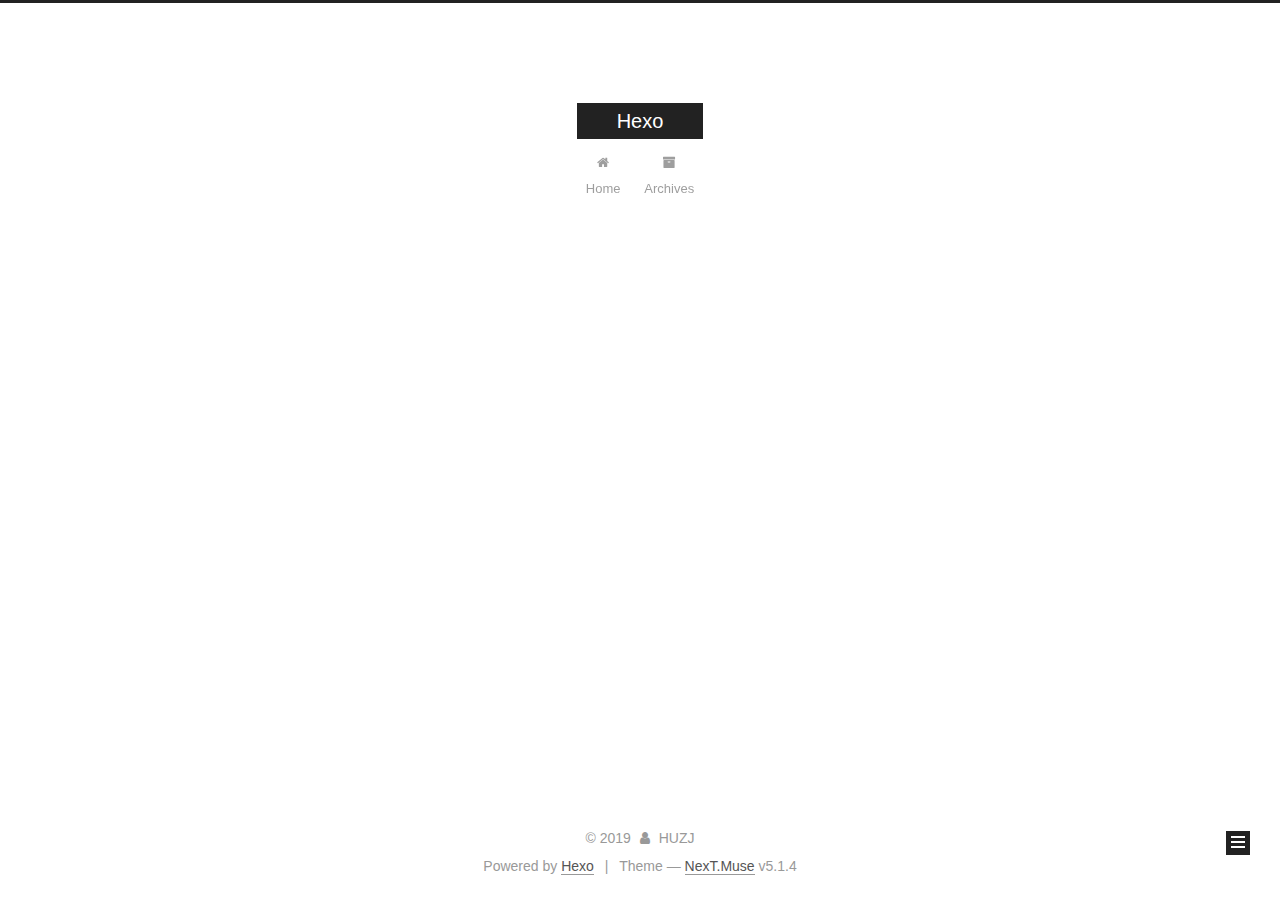
==== commit 400442e8: "Site updated: 2019-10-19 22:19:46" ====
--- a/archives/index.html
+++ b/archives/index.html
@@ -387,7 +387,7 @@
         <div class="site-overview">
           <div class="site-author motion-element" itemprop="author" itemscope itemtype="http://schema.org/Person">
             
-              <p class="site-author-name" itemprop="name">John Doe</p>
+              <p class="site-author-name" itemprop="name">HUZJ</p>
               <p class="site-description motion-element" itemprop="description"></p>
           </div>
 
@@ -443,7 +443,7 @@
   <span class="with-love">
     <i class="fa fa-user"></i>
   </span>
-  <span class="author" itemprop="copyrightHolder">John Doe</span>
+  <span class="author" itemprop="copyrightHolder">HUZJ</span>
 
   
 </div>
--- a/css/main.css
+++ b/css/main.css
@@ -1822,7 +1822,7 @@
   width: 4px;
   height: 4px;
   border-radius: 50%;
-  background: #2b7c9c;
+  background: #86fffe;
 }
 .links-of-blogroll {
   font-size: 13px;
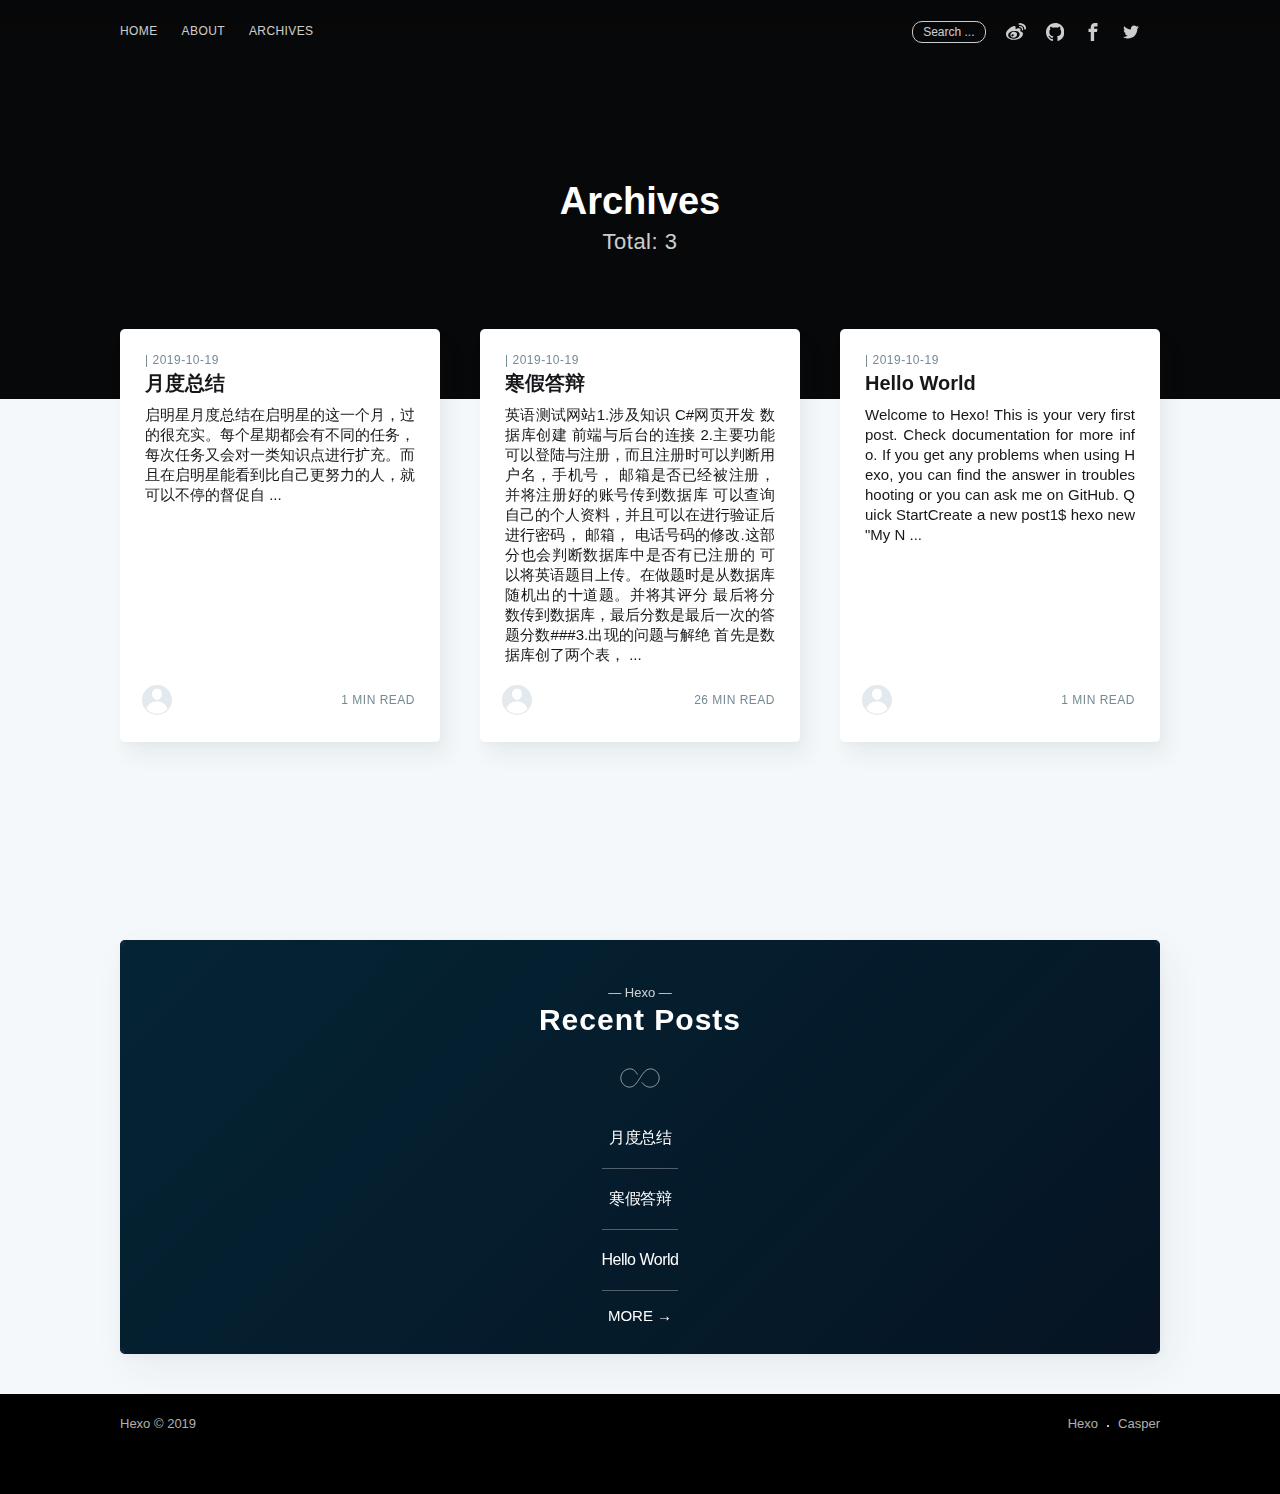
==== commit 2e9dd1ed: "Site updated: 2019-10-19 22:48:42" ====
--- a/archives/index.html
+++ b/archives/index.html
@@ -1,496 +1,457 @@
 <!DOCTYPE html>
-
-
-
-  
-
-
-<html class="theme-next muse use-motion" lang="en">
+<html lang="en">
+
+
+ 
+
+
+
+
 <head>
-  <meta charset="UTF-8"/>
-<meta http-equiv="X-UA-Compatible" content="IE=edge" />
-<meta name="viewport" content="width=device-width, initial-scale=1, maximum-scale=1"/>
-<meta name="theme-color" content="#222">
-
-
-
-
-
-
-
-
-
-<meta http-equiv="Cache-Control" content="no-transform" />
-<meta http-equiv="Cache-Control" content="no-siteapp" />
-
-
-
-
-
-
-
-
-
-
-
-
-
-
-
-
-  
-  
-  <link href="/lib/fancybox/source/jquery.fancybox.css?v=2.1.5" rel="stylesheet" type="text/css" />
-
-
-
-
-
-
-
-<link href="/lib/font-awesome/css/font-awesome.min.css?v=4.6.2" rel="stylesheet" type="text/css" />
-
-<link href="/css/main.css?v=5.1.4" rel="stylesheet" type="text/css" />
-
-
-  <link rel="apple-touch-icon" sizes="180x180" href="/images/apple-touch-icon-next.png?v=5.1.4">
-
-
-  <link rel="icon" type="image/png" sizes="32x32" href="/images/favicon-32x32-next.png?v=5.1.4">
-
-
-  <link rel="icon" type="image/png" sizes="16x16" href="/images/favicon-16x16-next.png?v=5.1.4">
-
-
-  <link rel="mask-icon" href="/images/logo.svg?v=5.1.4" color="#222">
-
-
-
-
-
-  <meta name="keywords" content="Hexo, NexT" />
-
-
-
-
-
-
-
-
-
-
-<meta property="og:type" content="website">
-<meta property="og:title" content="Hexo">
-<meta property="og:url" content="http:&#x2F;&#x2F;yoursite.com&#x2F;archives&#x2F;index.html">
-<meta property="og:site_name" content="Hexo">
-<meta property="og:locale" content="en">
-<meta name="twitter:card" content="summary">
-
-
-
-<script type="text/javascript" id="hexo.configurations">
-  var NexT = window.NexT || {};
-  var CONFIG = {
-    root: '/',
-    scheme: 'Muse',
-    version: '5.1.4',
-    sidebar: {"position":"left","display":"post","offset":12,"b2t":false,"scrollpercent":false,"onmobile":false},
-    fancybox: true,
-    tabs: true,
-    motion: {"enable":true,"async":false,"transition":{"post_block":"fadeIn","post_header":"slideDownIn","post_body":"slideDownIn","coll_header":"slideLeftIn","sidebar":"slideUpIn"}},
-    duoshuo: {
-      userId: '0',
-      author: 'Author'
-    },
-    algolia: {
-      applicationID: '',
-      apiKey: '',
-      indexName: '',
-      hits: {"per_page":10},
-      labels: {"input_placeholder":"Search for Posts","hits_empty":"We didn't find any results for the search: ${query}","hits_stats":"${hits} results found in ${time} ms"}
+	<meta charset="utf-8">
+	<meta http-equiv="X-UA-Compatible" content="IE=edge">
+	<link rel="preconnect" href="//www.googletagmanager.com">
+	<link rel="preconnect" href="//zz.bdstatic.com">
+	<link rel="preconnect" href="//sp0.baidu.com">
+	<link rel="preconnect" href="//www.google-analytics.com">
+	<link rel="preconnect" href="//cdn1.lncld.net">
+	<link rel="preconnect" href="//unpkg.com">
+	<link rel="preconnect" href="//app-router.leancloud.cn">
+	<link rel="preconnect" href="//9qpuwspm.api.lncld.net">
+	<link rel="preconnect" href="//gravatar.loli.net">
+
+	<title>Archives | Hexo</title>
+
+	<meta name="HandheldFriendly" content="True">
+	<meta name="viewport" content="width=device-width, initial-scale=1, maximum-scale=2">
+	<meta name="generator" content="hexo">
+	<meta name="author" content="HUZJ">
+	<meta name="description" content>
+
+	
+	<meta name="keywords" content="hexo, casper, ghost, theme">
+	
+
+	
+	<link rel="shortcut icon" href="https://i.loli.net/2017/11/26/5a19c0b50432e.png">
+	<link rel="apple-touch-icon" href="https://i.loli.net/2017/11/26/5a19c0b50432e.png">
+	
+
+	
+	<meta name="theme-color" content="#3c484e">
+	<meta name="msapplication-TileColor" content="#3c484e">
+	
+
+	
+
+	
+
+	<meta property="og:site_name" content="Hexo">
+	<meta property="og:type" content="blog">
+	<meta property="og:title" content="Archives | Hexo">
+	<meta property="og:description" content>
+	<meta property="og:url" content="http://yoursite.com/archives/index.html">
+
+	
+
+	
+	
+	<link rel="stylesheet" href="/css/allinonecss.min.css">
+
+	
+	
+	
+</head>
+<body class="tag-template">
+	<div class="site-wrapper">
+		
+
+
+
+
+<header class="site-header outer " style="background-image: url(https://i.loli.net/2017/11/26/5a19c56faa29f.jpg)">
+    <div class="inner">
+        
+        
+        
+<nav class="site-nav"> 
+    <div class="site-nav-left">
+        <ul class="nav">
+            <li>
+                
+                <a href="/" title="Home">HOME</a>
+                
+            </li>
+            
+            
+            <li>
+                <a href="/about" title="ABOUT">ABOUT</a>
+            </li>
+            
+            <li>
+                <a href="/archives" title="ARCHIVES">ARCHIVES</a>
+            </li>
+            
+            
+        </ul> 
+    </div>
+    
+    <div class="search-button-area">
+        <a href="#search" class="search-button">Search ...</a>
+    </div>
+     
+    <div class="site-nav-right">
+        
+        <a href="#search" class="search-button">Search ...</a>
+         
+        
+<div class="social-links">
+    
+    <a class="social-link" title="weibo" href="https://weibo.com/xzhih" target="_blank" rel="noopener">
+        <svg viewbox="0 0 1141 1024" xmlns="http://www.w3.org/2000/svg"><path d="M916.48 518.144q27.648 21.504 38.912 51.712t9.216 62.976-14.336 65.536-31.744 59.392q-34.816 48.128-78.848 81.92t-91.136 56.32-94.72 35.328-89.6 18.944-75.264 7.68-51.712 1.536-49.152-2.56-68.096-10.24-78.336-21.504-79.872-36.352-74.24-55.296-59.904-78.848q-16.384-29.696-22.016-63.488t-5.632-86.016q0-22.528 7.68-51.2t27.136-63.488 53.248-75.776 86.016-90.112q51.2-48.128 105.984-85.504t117.248-57.856q28.672-10.24 63.488-11.264t57.344 11.264q10.24 11.264 19.456 23.04t12.288 29.184q3.072 14.336 0.512 27.648t-5.632 26.624-5.12 25.6 2.048 22.528q17.408 2.048 33.792-1.536t31.744-9.216 31.232-11.776 33.28-9.216q27.648-5.12 54.784-4.608t49.152 7.68 36.352 22.016 17.408 38.4q2.048 14.336-2.048 26.624t-8.704 23.04-7.168 22.016 1.536 23.552q3.072 7.168 14.848 13.312t27.136 12.288 32.256 13.312 29.184 16.384zM658.432 836.608q26.624-16.384 53.76-45.056t44.032-64 18.944-75.776-20.48-81.408q-19.456-33.792-47.616-57.344t-62.976-37.376-74.24-19.968-80.384-6.144q-78.848 0-139.776 16.384t-105.472 43.008-72.192 60.416-38.912 68.608q-11.264 33.792-6.656 67.072t20.992 62.976 42.496 53.248 57.856 37.888q58.368 25.6 119.296 32.256t116.224 0.512 100.864-21.504 74.24-33.792zM524.288 513.024q20.48 8.192 38.912 18.432t32.768 27.648q10.24 12.288 17.92 30.72t10.752 39.424 1.536 42.496-9.728 38.912q-8.192 18.432-19.968 37.376t-28.672 35.328-40.448 29.184-57.344 18.944q-61.44 11.264-117.76-11.264t-88.064-74.752q-12.288-39.936-13.312-70.656t16.384-66.56q13.312-27.648 40.448-51.712t62.464-38.912 75.264-17.408 78.848 12.8zM361.472 764.928q37.888 3.072 57.856-18.432t21.504-48.128-15.36-47.616-52.736-16.896q-27.648 3.072-43.008 23.552t-17.408 43.52 9.728 42.496 39.424 21.504zM780.288 6.144q74.752 0 139.776 19.968t113.664 57.856 76.288 92.16 27.648 122.88q0 33.792-16.384 50.688t-35.328 17.408-35.328-14.336-16.384-45.568q0-40.96-22.528-77.824t-59.392-64.512-84.48-43.52-96.768-15.872q-31.744 0-47.104-15.36t-14.336-34.304 18.944-34.304 51.712-15.36zM780.288 169.984q95.232 0 144.384 48.64t49.152 146.944q0 30.72-10.24 43.52t-22.528 11.264-22.528-14.848-10.24-35.84q0-60.416-34.816-96.256t-93.184-35.84q-19.456 0-28.672-10.752t-9.216-23.04 9.728-23.04 28.16-10.752z"/></svg>
+    </a>
+    
+    
+    <a class="social-link" title="github" href="https://github.com/xzhih" target="_blank" rel="noopener">
+        <svg viewbox="0 0 1049 1024" xmlns="http://www.w3.org/2000/svg"><path d="M524.979332 0C234.676191 0 0 234.676191 0 524.979332c0 232.068678 150.366597 428.501342 358.967656 498.035028 26.075132 5.215026 35.636014-11.299224 35.636014-25.205961 0-12.168395-0.869171-53.888607-0.869171-97.347161-146.020741 31.290159-176.441729-62.580318-176.441729-62.580318-23.467619-60.841976-58.234462-76.487055-58.234463-76.487055-47.804409-32.15933 3.476684-32.15933 3.476685-32.15933 53.019436 3.476684 80.83291 53.888607 80.83291 53.888607 46.935238 79.963739 122.553122 57.365291 152.97411 43.458554 4.345855-33.897672 18.252593-57.365291 33.028501-70.402857-116.468925-12.168395-239.022047-57.365291-239.022047-259.012982 0-57.365291 20.860106-104.300529 53.888607-140.805715-5.215026-13.037566-23.467619-66.926173 5.215027-139.067372 0 0 44.327725-13.906737 144.282399 53.888607 41.720212-11.299224 86.917108-17.383422 131.244833-17.383422s89.524621 6.084198 131.244833 17.383422C756.178839 203.386032 800.506564 217.29277 800.506564 217.29277c28.682646 72.1412 10.430053 126.029806 5.215026 139.067372 33.897672 36.505185 53.888607 83.440424 53.888607 140.805715 0 201.64769-122.553122 245.975415-239.891218 259.012982 19.121764 16.514251 35.636014 47.804409 35.636015 97.347161 0 70.402857-0.869171 126.898978-0.869172 144.282399 0 13.906737 9.560882 30.420988 35.636015 25.205961 208.601059-69.533686 358.967656-265.96635 358.967655-498.035028C1049.958663 234.676191 814.413301 0 524.979332 0z"/></svg>
+    </a>
+    
+    
+    <a class="social-link" title="facebook" href="https://facebook" target="_blank" rel="noopener">
+        <svg xmlns="http://www.w3.org/2000/svg" viewbox="0 0 32 32"><path d="M19 6h5V0h-5c-3.86 0-7 3.14-7 7v3H8v6h4v16h6V16h5l1-6h-6V7c0-.542.458-1 1-1z"/></svg>
+
+    </a>
+    
+    
+    <a class="social-link" title="twitter" href="https://twitter.com" target="_blank" rel="noopener">
+        <svg xmlns="http://www.w3.org/2000/svg" viewbox="0 0 32 32"><path d="M30.063 7.313c-.813 1.125-1.75 2.125-2.875 2.938v.75c0 1.563-.188 3.125-.688 4.625a15.088 15.088 0 0 1-2.063 4.438c-.875 1.438-2 2.688-3.25 3.813a15.015 15.015 0 0 1-4.625 2.563c-1.813.688-3.75 1-5.75 1-3.25 0-6.188-.875-8.875-2.625.438.063.875.125 1.375.125 2.688 0 5.063-.875 7.188-2.5-1.25 0-2.375-.375-3.375-1.125s-1.688-1.688-2.063-2.875c.438.063.813.125 1.125.125.5 0 1-.063 1.5-.25-1.313-.25-2.438-.938-3.313-1.938a5.673 5.673 0 0 1-1.313-3.688v-.063c.813.438 1.688.688 2.625.688a5.228 5.228 0 0 1-1.875-2c-.5-.875-.688-1.813-.688-2.75 0-1.063.25-2.063.75-2.938 1.438 1.75 3.188 3.188 5.25 4.25s4.313 1.688 6.688 1.813a5.579 5.579 0 0 1 1.5-5.438c1.125-1.125 2.5-1.688 4.125-1.688s3.063.625 4.188 1.813a11.48 11.48 0 0 0 3.688-1.375c-.438 1.375-1.313 2.438-2.563 3.188 1.125-.125 2.188-.438 3.313-.875z"/></svg>
+
+    </a>
+    
+    
+    
+    
+</div>
+    </div>
+</nav>
+        
+        <div class="site-header-content">
+            
+            <h1 class="site-title">
+                Archives
+            </h1>
+            <h2 class="site-description">Total: 3</h2>
+        </div>
+        
+        
+    </div>
+</header>
+
+
+<div id="site-main" class="site-main outer" role="main">
+	<div class="inner">
+		<div class="post-feed">
+			
+			<article class="post-card post  no-image ">
+				
+				<div class="post-card-content">
+					<a class="post-card-content-link" title="月度总结" href="/2019/10/19/%E6%9C%88%E5%BA%A6%E6%80%BB%E7%BB%93/">
+						<header class="post-card-header">
+							<span class="post-card-tags">
+								
+								| 
+								
+								<time datetime="2019-10-19T13:38:30.843Z">
+									2019-10-19
+								</time>
+							</span>
+							<h2 class="post-card-title">月度总结</h2>
+						</header>
+						<div class="post-card-excerpt">
+							<p>
+								
+								
+								
+								
+								
+								
+								
+								
+								启明星月度总结在启明星的这一个月，过的很充实。每个星期都会有不同的任务，每次任务又会对一类知识点进行扩充。而且在启明星能看到比自己更努力的人，就可以不停的督促自
+								...
+							</p>
+						</div>
+					</a>
+					<footer class="post-card-meta">
+						<div class="author-list">
+							<div class="author-list-item">
+								<div class="author-name-tooltip">HUZJ</div>
+								
+								<a href="/about" class="static-avatar author-profile-image">
+									<svg viewbox="0 0 24 24" xmlns="http://www.w3.org/2000/svg"><g fill="none" fill-rule="evenodd"><path d="M3.513 18.998C4.749 15.504 8.082 13 12 13s7.251 2.504 8.487 5.998C18.47 21.442 15.417 23 12 23s-6.47-1.558-8.487-4.002zM12 12c2.21 0 4-2.79 4-5s-1.79-4-4-4-4 1.79-4 4 1.79 5 4 5z" fill="#FFF"/></g></svg>
+								</a>
+								
+							</div>
+						</div>
+						<span class="reading-time">
+							1
+							min read
+						</span>
+					</footer>
+				</div>
+			</article>
+			
+			<article class="post-card post  no-image ">
+				
+				<div class="post-card-content">
+					<a class="post-card-content-link" title="寒假答辩" href="/2019/10/19/%E5%AF%92%E5%81%87%E7%AD%94%E8%BE%A9/">
+						<header class="post-card-header">
+							<span class="post-card-tags">
+								
+								| 
+								
+								<time datetime="2019-10-19T13:38:30.840Z">
+									2019-10-19
+								</time>
+							</span>
+							<h2 class="post-card-title">寒假答辩</h2>
+						</header>
+						<div class="post-card-excerpt">
+							<p>
+								
+								
+								
+								
+								
+								
+								英语测试网站1.涉及知识
+C#网页开发
+数据库创建
+前端与后台的连接
+
+2.主要功能
+可以登陆与注册，而且注册时可以判断用户名，手机号， 邮箱是否已经被注册，并将注册好的账号传到数据库
+
+可以查询自己的个人资料，并且可以在进行验证后进行密码， 邮箱， 电话号码的修改.这部分也会判断数据库中是否有已注册的
+
+可以将英语题目上传。在做题时是从数据库随机出的十道题。并将其评分
+
+最后将分数传到数据库，最后分数是最后一次的答题分数###3.出现的问题与解绝
+
+首先是数据库创了两个表，
+								...
+							</p>
+						</div>
+					</a>
+					<footer class="post-card-meta">
+						<div class="author-list">
+							<div class="author-list-item">
+								<div class="author-name-tooltip">HUZJ</div>
+								
+								<a href="/about" class="static-avatar author-profile-image">
+									<svg viewbox="0 0 24 24" xmlns="http://www.w3.org/2000/svg"><g fill="none" fill-rule="evenodd"><path d="M3.513 18.998C4.749 15.504 8.082 13 12 13s7.251 2.504 8.487 5.998C18.47 21.442 15.417 23 12 23s-6.47-1.558-8.487-4.002zM12 12c2.21 0 4-2.79 4-5s-1.79-4-4-4-4 1.79-4 4 1.79 5 4 5z" fill="#FFF"/></g></svg>
+								</a>
+								
+							</div>
+						</div>
+						<span class="reading-time">
+							26
+							min read
+						</span>
+					</footer>
+				</div>
+			</article>
+			
+			<article class="post-card post  no-image ">
+				
+				<div class="post-card-content">
+					<a class="post-card-content-link" title="Hello World" href="/2019/10/19/hello-world/">
+						<header class="post-card-header">
+							<span class="post-card-tags">
+								
+								| 
+								
+								<time datetime="2019-10-19T13:29:46.058Z">
+									2019-10-19
+								</time>
+							</span>
+							<h2 class="post-card-title">Hello World</h2>
+						</header>
+						<div class="post-card-excerpt">
+							<p>
+								
+								
+								
+								
+								
+								
+								Welcome to Hexo! This is your very first post. Check documentation for more info. If you get any problems when using Hexo, you can find the answer in troubleshooting or you can ask me on GitHub.
+Quick StartCreate a new post1$ hexo new "My N
+								...
+							</p>
+						</div>
+					</a>
+					<footer class="post-card-meta">
+						<div class="author-list">
+							<div class="author-list-item">
+								<div class="author-name-tooltip">HUZJ</div>
+								
+								<a href="/about" class="static-avatar author-profile-image">
+									<svg viewbox="0 0 24 24" xmlns="http://www.w3.org/2000/svg"><g fill="none" fill-rule="evenodd"><path d="M3.513 18.998C4.749 15.504 8.082 13 12 13s7.251 2.504 8.487 5.998C18.47 21.442 15.417 23 12 23s-6.47-1.558-8.487-4.002zM12 12c2.21 0 4-2.79 4-5s-1.79-4-4-4-4 1.79-4 4 1.79 5 4 5z" fill="#FFF"/></g></svg>
+								</a>
+								
+							</div>
+						</div>
+						<span class="reading-time">
+							1
+							min read
+						</span>
+					</footer>
+				</div>
+			</article>
+			
+		</div>
+	</div>
+</div>
+
+
+
+<div class="outer">
+	<nav class="pagination">
+		
+	</nav>
+</div>
+
+
+
+	</div>
+	
+
+
+<aside class="read-next outer">
+    <div class="inner">
+        <div class="read-next-feed">
+            
+            
+
+<article class="read-next-card" style="background-image: url(https://i.loli.net/2017/11/26/5a19c56faa29f.jpg)">
+  <header class="read-next-card-header">
+    <small class="read-next-card-header-sitetitle">&mdash; Hexo &mdash;</small>
+    <h3 class="read-next-card-header-title">Recent Posts</h3>
+  </header>
+  <div class="read-next-divider">
+    <svg xmlns="http://www.w3.org/2000/svg" viewbox="0 0 24 24">
+      <path d="M13 14.5s2 3 5 3 5.5-2.463 5.5-5.5S21 6.5 18 6.5c-5 0-7 11-12 11C2.962 17.5.5 15.037.5 12S3 6.5 6 6.5s4.5 3.5 4.5 3.5"/>
+    </svg>
+  </div>
+  <div class="read-next-card-content">
+    <ul>
+      
+      
+      
+      <li>
+        <a href="/2019/10/19/%E6%9C%88%E5%BA%A6%E6%80%BB%E7%BB%93/">月度总结</a>
+      </li>
+      
+      
+      
+      <li>
+        <a href="/2019/10/19/%E5%AF%92%E5%81%87%E7%AD%94%E8%BE%A9/">寒假答辩</a>
+      </li>
+      
+      
+      
+      <li>
+        <a href="/2019/10/19/hello-world/">Hello World</a>
+      </li>
+      
+      
+    </ul>
+  </div>
+  <footer class="read-next-card-footer">
+    <a href="/archives">  MORE  → </a>
+  </footer>
+</article>
+
+            
+            
+            
+
+
+            
+            
+            
+
+            
+        </div>
+    </div>
+</aside>
+
+	
+
+
+
+
+<div id="search" class="search-overlay">
+    <div class="search-form">
+        
+        <div class="search-overlay-logo">
+        	<img src="https://i.loli.net/2017/11/26/5a19c0b50432e.png" alt="Hexo">
+        </div>
+        
+        <input id="local-search-input" class="search-input" type="text" name="search" placeholder="Search ...">
+        <a class="search-overlay-close" href="#"></a>
+    </div>
+    <div id="local-search-result"></div>
+</div>
+
+<footer class="site-footer outer">
+	<div class="site-footer-content inner">
+		<div class="copyright">
+			<a href="/" title="Hexo">Hexo &copy; 2019</a>
+			
+		</div>
+		<nav class="site-footer-nav">
+			
+			<a href="https://hexo.io/" title="Hexo" target="_blank" rel="noopener">Hexo</a>
+			<a href="https://github.com/xzhih/hexo-theme-casper" title="Casper" target="_blank" rel="noopener">Casper</a>
+		</nav>
+	</div>
+</footer>
+	
+
+
+<script>
+    if(window.navigator && navigator.serviceWorker) {
+        navigator.serviceWorker.getRegistrations().then(function(registrations) {
+            for(let registration of registrations) {
+                registration.unregister()
+            }
+        })
     }
-  };
 </script>
 
 
-
-  <link rel="canonical" href="http://yoursite.com/archives/"/>
-
-
-
-
-
-  <title>Archive | Hexo</title>
-  
-
-
-
-
-
-
-
-
-</head>
-
-<body itemscope itemtype="http://schema.org/WebPage" lang="en">
-
-  
-  
-    
-  
-
-  <div class="container sidebar-position-left page-archive">
-    <div class="headband"></div>
-
-    <header id="header" class="header" itemscope itemtype="http://schema.org/WPHeader">
-      <div class="header-inner"><div class="site-brand-wrapper">
-  <div class="site-meta ">
-    
-
-    <div class="custom-logo-site-title">
-      <a href="/"  class="brand" rel="start">
-        <span class="logo-line-before"><i></i></span>
-        <span class="site-title">Hexo</span>
-        <span class="logo-line-after"><i></i></span>
-      </a>
-    </div>
-      
-        <p class="site-subtitle"></p>
-      
-  </div>
-
-  <div class="site-nav-toggle">
-    <button>
-      <span class="btn-bar"></span>
-      <span class="btn-bar"></span>
-      <span class="btn-bar"></span>
-    </button>
-  </div>
-</div>
-
-<nav class="site-nav">
-  
-
-  
-    <ul id="menu" class="menu">
-      
-        
-        <li class="menu-item menu-item-home">
-          <a href="/%20" rel="section">
-            
-              <i class="menu-item-icon fa fa-fw fa-home"></i> <br />
-            
-            Home
-          </a>
-        </li>
-      
-        
-        <li class="menu-item menu-item-archives">
-          <a href="/archives/%20" rel="section">
-            
-              <i class="menu-item-icon fa fa-fw fa-archive"></i> <br />
-            
-            Archives
-          </a>
-        </li>
-      
-
-      
-    </ul>
-  
-
-  
-</nav>
-
-
-
- </div>
-    </header>
-
-    <main id="main" class="main">
-      <div class="main-inner">
-        <div class="content-wrap">
-          <div id="content" class="content">
-            
-
-  
-  
-  
-  <div class="post-block archive">
-    <div id="posts" class="posts-collapse">
-      <span class="archive-move-on"></span>
-
-      <span class="archive-page-counter">
-        
-        
-        
-          
-        
-        Um..! 3 posts in total. Keep on posting.
-      </span>
-
-      
-
-        
-        
-        
-
-        
-          
-          <div class="collection-title">
-            <h1 class="archive-year" id="archive-year-2019">2019</h1>
-          </div>
-        
-        
-
-        
-
-  <article class="post post-type-normal" itemscope itemtype="http://schema.org/Article">
-    <header class="post-header">
-
-      <h2 class="post-title">
-        
-            <a class="post-title-link" href="/2019/10/19/%E6%9C%88%E5%BA%A6%E6%80%BB%E7%BB%93/" itemprop="url">
-              
-                <span itemprop="name">月度总结</span>
-              
-            </a>
-        
-      </h2>
-
-      <div class="post-meta">
-        <time class="post-time" itemprop="dateCreated"
-              datetime="2019-10-19T21:38:30+08:00"
-              content="2019-10-19" >
-          10-19
-        </time>
-      </div>
-
-    </header>
-  </article>
-
-
-
-      
-
-        
-        
-        
-
-        
-        
-
-        
-
-  <article class="post post-type-normal" itemscope itemtype="http://schema.org/Article">
-    <header class="post-header">
-
-      <h2 class="post-title">
-        
-            <a class="post-title-link" href="/2019/10/19/%E5%AF%92%E5%81%87%E7%AD%94%E8%BE%A9/" itemprop="url">
-              
-                <span itemprop="name">寒假答辩</span>
-              
-            </a>
-        
-      </h2>
-
-      <div class="post-meta">
-        <time class="post-time" itemprop="dateCreated"
-              datetime="2019-10-19T21:38:30+08:00"
-              content="2019-10-19" >
-          10-19
-        </time>
-      </div>
-
-    </header>
-  </article>
-
-
-
-      
-
-        
-        
-        
-
-        
-        
-
-        
-
-  <article class="post post-type-normal" itemscope itemtype="http://schema.org/Article">
-    <header class="post-header">
-
-      <h2 class="post-title">
-        
-            <a class="post-title-link" href="/2019/10/19/hello-world/" itemprop="url">
-              
-                <span itemprop="name">Hello World</span>
-              
-            </a>
-        
-      </h2>
-
-      <div class="post-meta">
-        <time class="post-time" itemprop="dateCreated"
-              datetime="2019-10-19T21:29:46+08:00"
-              content="2019-10-19" >
-          10-19
-        </time>
-      </div>
-
-    </header>
-  </article>
-
-
-
-      
-
-    </div>
-  </div>
-  
-  
-  
-
-  
-
-
-
-          </div>
-          
-
-
-          
-
-        </div>
-        
-          
-  
-  <div class="sidebar-toggle">
-    <div class="sidebar-toggle-line-wrap">
-      <span class="sidebar-toggle-line sidebar-toggle-line-first"></span>
-      <span class="sidebar-toggle-line sidebar-toggle-line-middle"></span>
-      <span class="sidebar-toggle-line sidebar-toggle-line-last"></span>
-    </div>
-  </div>
-
-  <aside id="sidebar" class="sidebar">
-    
-    <div class="sidebar-inner">
-
-      
-
-      
-
-      <section class="site-overview-wrap sidebar-panel sidebar-panel-active">
-        <div class="site-overview">
-          <div class="site-author motion-element" itemprop="author" itemscope itemtype="http://schema.org/Person">
-            
-              <p class="site-author-name" itemprop="name">HUZJ</p>
-              <p class="site-description motion-element" itemprop="description"></p>
-          </div>
-
-          <nav class="site-state motion-element">
-
-            
-              <div class="site-state-item site-state-posts">
-              
-                <a href="/archives/%20%7C%7C%20archive">
-              
-                  <span class="site-state-item-count">3</span>
-                  <span class="site-state-item-name">posts</span>
-                </a>
-              </div>
-            
-
-            
-
-            
-
-          </nav>
-
-          
-
-          
-
-          
-          
-
-          
-          
-
-          
-
-        </div>
-      </section>
-
-      
-
-      
-
-    </div>
-  </aside>
-
-
-        
-      </div>
-    </main>
-
-    <footer id="footer" class="footer">
-      <div class="footer-inner">
-        <div class="copyright">&copy; <span itemprop="copyrightYear">2019</span>
-  <span class="with-love">
-    <i class="fa fa-user"></i>
-  </span>
-  <span class="author" itemprop="copyrightHolder">HUZJ</span>
-
-  
-</div>
-
-
-  <div class="powered-by">Powered by <a class="theme-link" target="_blank" href="https://hexo.io">Hexo</a></div>
-
-
-
-  <span class="post-meta-divider">|</span>
-
-
-
-  <div class="theme-info">Theme &mdash; <a class="theme-link" target="_blank" href="https://github.com/iissnan/hexo-theme-next">NexT.Muse</a> v5.1.4</div>
-
-
-
-
-        
-
-
-
-
-
-
-
-        
-      </div>
-    </footer>
-
-    
-      <div class="back-to-top">
-        <i class="fa fa-arrow-up"></i>
-        
-      </div>
-    
-
-    
-
-  </div>
-
-  
-
-<script type="text/javascript">
-  if (Object.prototype.toString.call(window.Promise) !== '[object Function]') {
-    window.Promise = null;
-  }
+<script id="scriptLoad" src="/js/allinone.min.js" async></script>
+
+
+<script>
+    document.getElementById('scriptLoad').addEventListener('load', function () {
+        
+        
+            var bLazy = new Blazy();
+        
+
+        
+        
+
+        
+        
+        
+            searchFunc("/");
+        
+        
+    })
 </script>
 
 
@@ -501,124 +462,6 @@
 
 
 
-  
-
-
-
-
-
-
-
-
-
-
-
-
-  
-  
-    <script type="text/javascript" src="/lib/jquery/index.js?v=2.1.3"></script>
-  
-
-  
-  
-    <script type="text/javascript" src="/lib/fastclick/lib/fastclick.min.js?v=1.0.6"></script>
-  
-
-  
-  
-    <script type="text/javascript" src="/lib/jquery_lazyload/jquery.lazyload.js?v=1.9.7"></script>
-  
-
-  
-  
-    <script type="text/javascript" src="/lib/velocity/velocity.min.js?v=1.2.1"></script>
-  
-
-  
-  
-    <script type="text/javascript" src="/lib/velocity/velocity.ui.min.js?v=1.2.1"></script>
-  
-
-  
-  
-    <script type="text/javascript" src="/lib/fancybox/source/jquery.fancybox.pack.js?v=2.1.5"></script>
-  
-
-
-  
-
-
-  <script type="text/javascript" src="/js/src/utils.js?v=5.1.4"></script>
-
-  <script type="text/javascript" src="/js/src/motion.js?v=5.1.4"></script>
-
-
-
-  
-  
-
-  
-
-  
-
-
-  <script type="text/javascript" src="/js/src/bootstrap.js?v=5.1.4"></script>
-
-
-
-  
-
-
-  
-
-
-
-
-	
-
-
-
-
-
-  
-
-
-
-
-
-  
-
-
-
-
-
-
-
-
-
-
-
-
-  
-
-
-
-
-
-  
-
-  
-
-  
-
-  
-  
-
-  
-
-  
-
-  
 
 </body>
 </html>
--- a/css/allinonecss.min.css
+++ b/css/allinonecss.min.css
@@ -0,0 +1 @@
+*{margin:0;padding:0;box-sizing:inherit;--safe-area-inset-bottom:env(safe-area-inset-bottom)}html{box-sizing:border-box;font-size:62.5%;-webkit-tap-highlight-color:transparent}body,html{overflow-x:hidden}body{font-size:1.5rem;font-weight:400;line-height:2rem;font-family:"Helvetica Neue",Helvetica,"PingFang SC","Hiragino Sans GB","Microsoft YaHei","微软雅黑",Arial,sans-serif;color:var(--body-color);background:var(--body-bg);-moz-font-feature-settings:"liga" on;-webkit-font-smoothing:antialiased;-moz-osx-font-smoothing:grayscale;text-rendering:optimizeLegibility;-webkit-text-size-adjust:none}hr{position:relative;display:block;width:100%;height:1px;margin:2.5em 0;padding:0;border:0;border-top:5px solid #e3e9ed}img{max-width:100%;image-rendering:-webkit-optimize-contrast}blockquote,dl,ol,p,ul{margin:0 0 1.2em}audio,canvas,iframe,img,svg,video{vertical-align:middle}a{word-break:break-all;background-color:transparent;text-decoration:none;color:#26a8ed}a:active,a:hover{text-decoration:underline;outline:0}input{line-height:normal}input:focus{outline:0}h1,h2,h3,h4,h5,h6{line-height:1.15}.site-wrapper{display:flex;flex-direction:column;min-height:100vh}.site-main{z-index:100;flex-grow:1;-ms-flex-positive:1}.outer{position:relative;padding:0 4vw}.inner{width:100%;max-width:1040px;margin:0 auto}@media (min-width:900px){.author-template .post-feed,.home-template .post-feed,.tag-template .post-feed{margin-top:-70px;padding-top:0}.home-template .site-nav{position:relative;top:-70px}}.site-header{position:relative;padding-top:12px;padding-bottom:12px;color:var(--white-normal);background:50%/cover no-repeat #090a0b}.site-header:before{bottom:0;background:rgba(0,0,0,.18)}.site-header:after,.site-header:before{position:absolute;z-index:10;top:0;right:0;left:0;display:block;content:""}.site-header:after{bottom:auto;height:80px;background:linear-gradient(rgba(0,0,0,.1),transparent)}.site-header.no-cover:after,.site-header.no-cover:before{display:none}.site-header-content{display:flex;flex-direction:column;min-height:200px;max-height:450px;padding:10vw 4vw;text-align:center;align-items:center;-webkit-box-align:center;-webkit-box-pack:center;-ms-flex-align:center;justify-content:center}.site-title{font-size:3.8rem;font-weight:700;z-index:10;margin:0;padding:0}.site-description{font-size:2.2rem;font-weight:300;z-index:10;margin:0;padding:5px 0;letter-spacing:.5px;opacity:.8}@media (max-width:500px){h1{font-size:2.2rem}.site-title{font-size:3rem}.site-description{font-size:1.8rem}}.site-nav{font-size:1.2rem;position:relative;z-index:300;height:40px;align-items:center;justify-content:space-between}.site-nav li{margin:.5em 0;padding-left:.3em;line-height:1.6em}.site-nav,.site-nav-left{display:flex;overflow-y:hidden}.site-nav-left{margin-right:10px;white-space:nowrap;letter-spacing:.4px;align-items:center;-webkit-box-align:center;-ms-flex-align:center;-webkit-overflow-scrolling:touch;-ms-overflow-scrolling:touch}.site-nav-logo{font-size:1.7rem;font-weight:700;line-height:1em;display:block;margin-right:24px;padding:11px 0;letter-spacing:-.5px;color:var(--white-normal);flex-shrink:0}.site-nav-logo:hover{text-decoration:none}.site-nav-logo img{display:block;width:auto;height:21px}.nav{display:flex;margin:0 0 0 -12px;padding:0;list-style:none}.nav li{padding:0;text-transform:uppercase}.nav li,.nav li a{display:block;margin:0}.nav li a{padding:10px 12px;opacity:.8;color:var(--white-normal)}.nav li a:hover{text-decoration:none;opacity:1}.search-button-area,.site-nav-right{height:40px}.search-button-area,.site-nav-right,.social-links{display:flex;align-items:center;-webkit-box-align:center;-ms-flex-align:center;flex-shrink:0}.social-links a:last-of-type{padding-right:20px}.social-link{display:flex;margin:0;padding:10px;opacity:.8;color:var(--white-normal);align-items:center;-webkit-box-align:center;-webkit-box-pack:center;-ms-flex-align:center;justify-content:center}.social-link:hover{opacity:1}.social-link svg{height:1.8rem;fill:var(--white-normal)}.search-button{margin:0 10px;font-size:1.2rem;line-height:1em;display:block;padding:4px 10px;opacity:.8;color:var(--white-normal);border:1px solid var(--white-normal);border-radius:10px}.search-button:hover{text-decoration:none;opacity:1}@media (max-width:700px){.site-header{padding-right:0;padding-left:0}.site-nav-left{margin-right:0;padding-left:4vw}.site-nav-right{display:none}}.post-feed{position:relative;margin:0 -20px;padding:40px 0 0;flex-wrap:wrap}.post-card,.post-feed{display:flex}.post-card{overflow:hidden;flex-direction:column;min-height:300px;margin:0 20px 40px;transition:.5s;-webkit-transform:translate3d(0,0,0);transform:translate3d(0,0,0);-webkit-transform:translateZ(0);transform:translateZ(0);border-radius:5px;background:var(--post-card-bg);background-size:cover;box-shadow:8px 14px 20px rgba(39,44,49,.06),1px 3px 8px rgba(39,44,49,.03);flex:1 1 300px}.post-card:hover{-webkit-transform:translate3D(0,-1px,0) scale(1.02);transform:translate3D(0,-1px,0) scale(1.02)}.post-card-image-link{position:relative;display:block;overflow:hidden;border-radius:5px 5px 0 0}.post-card-image{width:auto;height:200px;background:50%/cover no-repeat #c5d2d9}.post-card-content-link{position:relative;display:block;padding:25px 25px 0;color:var(--post-card-link);flex-grow:1;-ms-flex-positive:1}.post-card-content-link:hover{text-decoration:none}.post-card-tags{font-size:1.2rem;font-weight:500;line-height:1.15em;display:block;margin-bottom:4px;letter-spacing:.5px;text-transform:uppercase;color:#738a94}.post-card-content{display:flex;flex-direction:column;-webkit-box-flex:1;-webkit-box-pack:justify;flex-grow:1;-ms-flex-pack:justify;-ms-flex-positive:1;justify-content:space-between}.post-card-meta{display:flex;padding:0 25px 25px;align-items:flex-end;-webkit-box-align:end;-webkit-box-pack:justify;-ms-flex-align:end;justify-content:space-between}.author-profile-image{width:30px;height:30px;display:block;border-radius:100%;background:#e3e9ed;-o-object-fit:cover;object-fit:cover}.author-list{display:flex;margin:0;padding:0;list-style:none;flex-wrap:wrap-reverse}.author-list-item{position:relative;margin:0;padding:0;flex-shrink:0}.static-avatar{width:34px;height:34px;margin:0 -5px;display:block;overflow:hidden;border:2px solid var(--white-normal);border-radius:100%}.author-name-tooltip{font-size:1.2rem;position:absolute;z-index:999;bottom:105%;display:block;padding:2px 8px;transition:.3s cubic-bezier(.4,.01,.165,.99);-webkit-transform:translateY(6px);transform:translateY(6px);white-space:nowrap;letter-spacing:.2px;pointer-events:none;opacity:0;color:var(--white-normal);border-radius:3px;background:#15171a}.author-list-item:hover .author-name-tooltip{-webkit-transform:translateY(0);transform:translateY(0);opacity:1}.reading-time{font-size:1.2rem;font-weight:500;line-height:33px;margin-left:20px;letter-spacing:.5px;text-transform:uppercase;color:#738a94;flex-shrink:0}@media (min-width:795px){.home-template .post-feed .post-card:nth-child(6n+1):not(.no-image){flex-direction:row;flex:1 1 100%}.home-template .post-feed .post-card:nth-child(6n+1):not(.no-image) .post-card-image-link{position:relative;border-radius:5px 0 0 5px;flex:1 1 auto}.home-template .post-feed .post-card:nth-child(6n+1):not(.no-image) .post-card-image{position:absolute;width:100%;height:100%}.home-template .post-feed .post-card:nth-child(6n+1):not(.no-image) .post-card-content{flex:0 1 357px}.home-template .post-feed .post-card:nth-child(6n+1):not(.no-image) h2{font-size:2.6rem}.home-template .post-feed .post-card:nth-child(6n+1):not(.no-image) p{font-size:1.8rem;line-height:1.55em}.home-template .post-feed .post-card:nth-child(6n+1):not(.no-image) .post-card-content-link{padding:30px 40px 0}.home-template .post-feed .post-card:nth-child(6n+1):not(.no-image) .post-card-meta{padding:0 40px 30px}}.home-template .site-header:after{display:none}@media (max-width:650px){.author-name-tooltip{display:none}.post-feed{padding-top:5vw}.post-card{margin:0 20px 20px}.post-card:hover{-webkit-transform:translate3d(0,0,0);transform:translate3d(0,0,0)}}.page-template .site-main,.post-template .site-main{padding-bottom:4vw;background:var(--post-bg)}.post-full{position:relative;z-index:50}.post-full-header{max-width:1040px;margin:0 auto;padding:5vw 3vw;text-align:center}@media (max-width:500px){.post-full-header{padding:10vw 3vw}}.post-full-meta{font-size:1.4rem;font-weight:600;display:flex;text-transform:uppercase;color:#738a94;align-items:center;-webkit-box-align:center;-webkit-box-pack:center;-ms-flex-align:center;justify-content:center}.post-full-meta-date{color:#3eb0ef}.post-full-title{font-size:4rem;margin:0;color:var(--H-title)}.date-divider{display:inline-block;margin:0 6px 1px}.post-full-image{height:800px;margin:0 -10vw -165px;border-radius:5px;background:50%/cover #c5d2d9}@media (max-width:1170px){.post-full-image{height:600px;margin:0 -4vw -100px;border-radius:0}}@media (max-width:800px){.post-full-image{height:400px}}.post-full-content{font-size:1.75rem;line-height:1.6em;position:relative;min-height:230px;margin:0 auto;padding:70px 100px 0;background:var(--post-full-content)}@media (max-width:1170px){.post-full-content{padding:5vw 7vw 0}}.post-full-content:before{left:-5px;-webkit-transform:rotate(-5deg);transform:rotate(-5deg)}.post-full-content:after,.post-full-content:before{position:absolute;z-index:-1;top:15px;display:block;width:20px;height:200px;content:"";background:rgba(39,44,49,.15);-webkit-filter:blur(5px);filter:blur(5px)}.post-full-content:after{right:-5px;-webkit-transform:rotate(5deg);transform:rotate(5deg)}.no-image .post-full-content{padding-top:0}.no-image .post-full-content:after,.no-image .post-full-content:before{display:none}.post-full-content blockquote,.post-full-content dl,.post-full-content h1,.post-full-content h2,.post-full-content h3,.post-full-content h4,.post-full-content h5,.post-full-content h6,.post-full-content ol,.post-full-content p,.post-full-content pre,.post-full-content ul{min-width:100%}.post-full-content li p{margin:0}.post-full-content iframe{margin:0 auto}.post-full-content .fluid-width-video-wrapper{margin:1.5em 0 3em}.post-full-content h1,.post-full-content h2,.post-full-content h3,.post-full-content h4,.post-full-content h5,.post-full-content h6{color:var(--H-title)}@media (max-width:500px){.post-full-meta{font-size:1.2rem;line-height:1.3em}.post-full-title{font-size:2.9rem}.post-full-image{height:350px;margin-bottom:4vw}.post-full-content{padding:0}.post-full-content:after,.post-full-content:before{display:none}}.read-next-feed{margin:0 -20px;padding:40px 0 0;flex-wrap:wrap}.read-next-card,.read-next-feed{display:flex}.read-next-card{position:relative;overflow:hidden;flex-direction:column;margin:0 20px 40px;padding:25px;border-radius:5px;background:50%/cover #15171a;box-shadow:8px 14px 38px rgba(39,44,49,.06),1px 3px 8px rgba(39,44,49,.03);flex:1 1 300px}.read-next-card:before{position:absolute;top:0;right:0;bottom:0;left:0;display:block;content:"";border-radius:5px;background:linear-gradient(135deg,rgba(0,40,60,.8),rgba(0,20,40,.7));-webkit-backdrop-filter:blur(2px);backdrop-filter:blur(2px)}.read-next-card-header{position:relative;z-index:50;padding-top:20px;text-align:center}.read-next-card-header-sitetitle{font-size:1.3rem;line-height:1.3em;display:block;opacity:.8}.read-next-card-header-title{font-size:3rem;line-height:1.2em;margin:0;padding:0 20px;letter-spacing:1px}.read-next-divider{position:relative;display:flex;height:80px;justify-content:center}.read-next-divider svg{width:40px;fill:transparent;stroke:var(--white-normal);stroke-opacity:.65;stroke-width:.5px}.read-next-card-content{font-size:1.7rem;position:relative;z-index:50;display:flex;flex-grow:1;-ms-flex-positive:1}.read-next-card-content ul{display:flex;flex-direction:column;margin:0 auto;padding:0;list-style:none;text-align:center}.read-next-card-content li{font-size:1.6rem;font-weight:200;line-height:1.25em;margin:0;padding:0;letter-spacing:-.5px}.read-next-card-content li a{font-weight:500;display:block;padding:20px 0;transition:opacity .3s;vertical-align:top;border-bottom:1px solid hsla(0,0%,100%,.3)}.read-next-card-content li:first-of-type a{padding-top:10px}.read-next-card-content li a:hover{opacity:1}.read-next-card-footer{position:relative;margin:15px 0 3px;text-align:center}.read-next-card,.read-next-card-content li a,.read-next-card-content-ext a,.read-next-card-footer a{color:var(--read-next-card-text)}.read-next-card-content li a:hover,.read-next-card-content-ext a:hover,.read-next-card-footer a:hover{color:var(--white-normal)}.floating-header{position:fixed;z-index:1000;top:0;right:0;left:0;display:flex;visibility:hidden;height:60px;transition:.5s cubic-bezier(.19,1,.22,1);-webkit-transform:translate3d(0,-120%,0);transform:translate3d(0,-120%,0);border-bottom:1px solid rgba(0,0,0,.06);background:var(--floating-header-bg);align-items:center;-webkit-box-align:center;-ms-flex-align:center}.floating-active{visibility:visible;transition:.5s cubic-bezier(.22,1,.27,1);-webkit-transform:translateZ(0);transform:translateZ(0)}.floating-header-logo{font-size:1.6rem;line-height:1em;overflow:hidden;margin:0 0 0 20px;white-space:nowrap;letter-spacing:-1px;text-overflow:ellipsis}.floating-header-logo a{font-weight:700;line-height:1.1em;display:flex;color:var(--post-card-link);align-items:center;-webkit-box-align:center;-ms-flex-align:center}.floating-header-logo a:hover{text-decoration:none}.floating-header-logo img{max-height:20px;margin:0 10px 0 0}.floating-header-divider{line-height:1em;color:var(--post-card-link);margin:0 5px}.floating-header-title{font-size:1.6rem;font-weight:700;line-height:1.3em;overflow:hidden;margin:0;white-space:nowrap;text-overflow:ellipsis;color:var(--post-card-link);flex:1}.progress{position:absolute;right:0;bottom:-1px;left:0;width:100%;height:2px;color:#3eb0ef;border:none;background:0 0;-webkit-appearance:none;-moz-appearance:none;appearance:none}.progress::-webkit-progress-bar{background-color:transparent}.progress::-webkit-progress-value{background-color:#3eb0ef}.progress::-moz-progress-bar{background-color:#3eb0ef}.progress-container{position:absolute;top:0;left:0;display:block;width:100%;height:2px;background-color:transparent}.progress-bar{display:block;width:50%;height:inherit;background-color:#3eb0ef}@media (max-width:900px){.floating-header{height:40px}.floating-header-logo,.floating-header-title{font-size:1.5rem}}@media (max-width:800px){.floating-header-logo{margin-left:10px}.floating-header-divider,.floating-header-title{visibility:hidden}}.site-header-content .author-profile-image{z-index:10;width:100px;height:100px;margin:0 0 20px;box-shadow:0 0 0 6px hsla(0,0%,100%,.1);flex-shrink:0}.site-header-content .author-bio{font-size:2rem;font-weight:300;line-height:1.3em;z-index:10;max-width:600px;margin:5px 0 10px;letter-spacing:.5px;opacity:.8;flex-shrink:0}.site-header-content .author-meta{font-family:Georgia,serif;font-style:italic;z-index:10;display:flex;margin:0 0 10px;align-items:center;-webkit-box-align:center;-webkit-box-pack:center;-ms-flex-align:center;-ms-flex-negative:0;-ms-flex-pack:center;flex-shrink:0;justify-content:center}.site-header-content .author-location svg{height:1.9rem;stroke:var(--white-normal)}.site-header-content .bull{display:inline-block;margin:0 12px;opacity:.5}.site-header-content .social-link:first-of-type{padding-left:4px}@media (max-width:500px){.site-header-content .author-bio{font-size:1.8rem;line-height:1.15em;letter-spacing:0}.author-location,.author-stats{display:none}}.error-message{text-align:center}.error-code{font-size:12vw;line-height:1em;margin:0;letter-spacing:-5px;opacity:.3}.error-description{font-size:3rem;font-weight:400;line-height:1.3em;margin:0;color:#738a94}@media (max-width:800px){.error-description{font-size:1.8rem;margin:5px 0 0}}.error-link{display:inline-block;margin-top:5px}.error-template .post-feed{padding-top:0}.search-overlay{position:fixed;z-index:9000;top:0;right:0;bottom:0;left:0;display:flex;transition:opacity .2s ease-in;pointer-events:none;will-change:transform;-webkit-transform:translateZ(0);transform:translateZ(0);opacity:0;background:rgba(0,25,40,.97);-webkit-backdrop-filter:blur(3px);backdrop-filter:blur(3px);-webkit-box-align:center;-webkit-box-pack:center;-ms-flex-align:center;justify-content:center}.search-overlay:target{pointer-events:auto;opacity:1}.site-footer{position:relative;padding-top:20px;padding-bottom:60px;color:var(--white-normal);background:#000}.site-footer-content{font-size:1.3rem;display:flex;align-items:center;-webkit-box-align:center;-webkit-box-pack:justify;-ms-flex-align:center;-ms-flex-pack:justify;flex-wrap:wrap;justify-content:space-between}.site-footer-content,.site-footer-content a{color:hsla(0,0%,100%,.7)}.site-footer-content a:hover{text-decoration:none;color:var(--white-normal)}.site-footer-nav{display:flex}.site-footer-nav a{position:relative;margin-left:20px}.site-footer-nav a:before{position:absolute;top:11px;left:-11px;display:block;width:2px;height:2px;content:"";border-radius:100%;background:var(--white-normal)}.site-footer-nav a:first-of-type:before{display:none}@media (max-width:650px){.site-footer-content{flex-direction:column}.site-footer-nav a:first-child{margin-left:0}}img[mode=aspectFill]{object-fit:cover}.copyright{display:flex;align-items:center}.leancloud-visitors{position:relative;margin-left:20px}.leancloud-visitors:before{position:absolute;top:11px;left:-11px;display:block;width:2px;height:2px;content:"";border-radius:100%;background:var(--white-normal)}.search-result-list{padding:0 1.5rem 0 2rem}.search-result{text-align:justify;word-break:break-all}.custom-page{transition:unset!important;-webkit-transform:unset!important;transform:unset!important;box-shadow:unset!important}.post-card-excerpt{text-align:justify;word-break:break-all}.page-full-content{padding:4vw!important}.author-stats{color:var(--white-normal)}.tagcloud-card{padding-bottom:20px}.post-site-header:after,.post-site-header:before{display:none}.tags-postTags{list-style:none;padding:0;margin:4vw 0}.tags-postTags li{margin-right:8px;margin-bottom:8px;display:inline-block;font-weight:400;letter-spacing:0;border-radius:3px;padding:5px 10px;background:rgba(0,0,0,.05);color:var(--link-color)}.tags-postTags li:hover{background:rgba(0,0,0,.1);color:rgba(0,0,0,.68)}.tags-postTags a{text-decoration:none;font-size:15px;color:var(--link-color-hover)}.hide{display:none}@media (max-width:500px){.post-card-title{font-size:18px!important}.post-full-content{font-size:1.6rem}}.post-card-title{margin:0 0 .5em;font-size:2rem}.b-lazy.post-img{min-height:200px;min-width:100%;background:50% no-repeat #c5d2d9!important;border-radius:4px}.b-lazy{width:auto;transition:.5s ease-in-out;opacity:.5}.b-lazy.b-loaded{min-height:0;min-width:0;opacity:1}@media (max-width:800px){.floating-header-divider,.floating-header-title{visibility:inherit!important}.floating-header-logo{margin-left:10px;padding-right:5px}.floating-header-divider{margin-left:0}}.search-button-area{margin:0 10px}@media (min-width:701px){.search-button-area{display:none}#local-search-result{width:80%!important;padding:2rem 1rem!important;margin:6rem 0 1rem!important;border-radius:4px}}.search-form{height:5rem;text-align:center;position:fixed;top:0;width:100%;background:var(--body-bg)}.search-overlay-logo{position:absolute;left:0;top:0;height:5rem;padding:1.25rem 1.8rem 1.25rem 2rem}.search-overlay-logo>img{width:2.5rem;height:2.5rem;border-radius:50%}.search-input{color:var(--post-card-link);background:var(--search-input-bg);border:none;font-size:1.5rem;border-radius:4px;height:3.5rem;margin:.75rem 1.5rem;padding:0 2rem;width:calc(100% - 14.5rem);max-width:600px}.search-overlay-close{position:absolute;right:0;top:0;height:5rem;width:5rem}.search-overlay-close:before{-webkit-transform:rotate(45deg);transform:rotate(45deg)}.search-overlay-close:after{-webkit-transform:rotate(-45deg);transform:rotate(-45deg)}.search-overlay-close:after,.search-overlay-close:before{position:absolute;top:2.4rem;right:1.8rem;width:2rem;height:2px;content:"";background:rgba(0,25,40,.97)}#local-search-result{padding-top:1rem;margin:5rem 0 0;background:var(--body-bg);color:var(--post-card-link);width:100%;overflow:auto;border-top:1px solid var(--search-input-bg)}#local-search-result ul li{list-style:none;padding-top:.8em}.search-result-title{font-size:1.8rem}.search-keyword{color:red}.site-footer-nav{-webkit-box-pack:center;-ms-flex-pack:center;flex-wrap:wrap;justify-content:center}.pagination{font-size:1.5rem;position:relative;width:80%;max-width:840px;margin:2rem auto;text-align:center}.pagination a{transition:.2s;color:#8f8f94}.page-nav{overflow:hidden;min-width:100px;text-align:center;border-radius:4px;background:var(--post-card-bg)}.page-nav .current{font-weight:700;color:#555}.page-nav .current:hover{color:#555}.page-nav>.page-number,.prev-next-post{display:inline-block;min-width:100px;padding:8px 0}.next-post,.page-nav>.next,.page-nav>.prev,.prev-post{position:absolute;display:inline-block;padding:8px 16px;transition:border .3s;text-decoration:none;border-radius:4px}.next-post,.prev-post{border:1px solid #dedede}.page-nav>.prev,.prev-post{left:0}.next-post,.page-nav>.next{right:0}.page-nav>.next:hover,.page-nav>.prev:hover,.page-number:hover,.pagination a:hover{color:var(--page-nav--hover)}@media (max-width:800px){.next-post,.page-nav>.next,.page-nav>.prev,.prev-next-post,.prev-post{position:static;width:100%}.page-nav>.page-number{width:33.3%}.pagination{width:100%;margin-bottom:.5rem}.t-g-control{top:unset!important;right:unset!important;bottom:0!important;flex-direction:row!important;width:100%;justify-content:center}.toc-main{width:100%}}#comment{padding-top:2rem}@media (min-width:1170px){#comment{padding:20px 100px 0}::-webkit-scrollbar{width:8px;height:6px;background-color:var(--post-card-bg)}::-webkit-scrollbar-track{-webkit-box-shadow:inset 0 0 3px rgba(0,0,0,.3);border-radius:6px;background-color:var(--post-card-bg)}::-webkit-scrollbar-thumb{border-radius:6px;-webkit-box-shadow:inset 0 0 3px rgba(0,0,0,.3);background-color:#555}}.v .vwrap .vedit .vemojis i{font-size:22px!important}.v *{font-size:15px!important}.v .vlist .vcard .vh .vmeta .vat{color:var(--post-card-link)!important}.v .vbtn{color:var(--post-card-link)!important;background:var(--post-full-content)!important}.v .vbtn:active,.v .vbtn:hover{color:#f6f8fa!important;border-color:var(--page-nav--hover)!important;background:var(--toc-btn-hover)!important}.v .vwrap .vedit .vctrl span{color:var(--body-color)!important}.read-next-card-content-ext{font-size:1.7rem;position:relative;z-index:50;display:flex;flex-grow:1;-ms-flex-positive:1;flex-wrap:wrap}.read-next-card-content-ext a{padding:10px}.toc-bar{z-index:666;position:fixed;height:100%;display:flex;align-items:center;transition:.5s ease-in-out}.toc-btn-bar svg{width:32px;height:32px;fill:#8a8a8a}.toc-btn{z-index:666;cursor:pointer;margin-right:10px;width:40px;height:40px;display:block;padding:4px;border-radius:4px;background:var(--toc-btn);box-shadow:0 1px 3px rgba(0,0,0,.1);transition:background .1s ease-in-out}.toc-btn:hover{background:var(--toc-btn-hover)}.toc-main{background:var(--floating-header-bg);height:100%;padding:100px 40px;border-left:1px solid rgba(0,0,0,.06);overflow-y:scroll}.toc-main::-webkit-scrollbar{display:none}.toc-main li,.toc-main ol,.toc-main ul{list-style:none}.toc{margin:0;padding:0}@media only screen and (max-width:767px){.toc-bar{width:100%;top:100%}.toc-btn-bar{text-align:center;position:fixed;bottom:0;padding-bottom:calc(var(--safe-area-inset-bottom) - 10px);z-index:666;width:100%;display:flex;flex-direction:row;justify-content:center}.toc-btn{margin:0 5px 10px}}@media only screen and (min-width:768px){.toc-bar{right:-100%}.toc-btn:nth-child(2){margin:10px 10px 10px 0}}code,pre{font-family:"Roboto Mono",Monaco,courier,monospace;font-size:.9em;background-color:var(--color-1);-webkit-font-smoothing:initial;-moz-osx-font-smoothing:initial}code{color:#e96900;padding:3px 5px;margin:0 2px;border-radius:2px;white-space:nowrap}kbd{margin:0 4px;padding:3px 4px;background:#eee;color:#555;border-radius:3px;box-shadow:inset 0 -1px 0 rgba(0,0,0,.25)}em{color:#7f8c8d}.markdown-body>:first-child{margin-top:0}.markdown-body li{margin:.5em 0;padding-left:.3em;line-height:1.6em}.markdown-body img{max-width:100%}.markdown-body span.light{color:#7f8c8d}.markdown-body span.info{font-size:.85em;display:inline-block;vertical-align:middle;width:280px;margin-left:20px}.markdown-body h1{margin:0 0 1.2em}.markdown-body h2{margin-top:2em;margin-bottom:1em;padding-bottom:.6em;border-bottom:1px solid #ddd}.markdown-body h3{line-height:1.2;position:relative}.markdown-body h3,.markdown-body h4,.markdown-body h5,.markdown-body strong{margin-bottom:1em;font-weight:600;color:var(--color-2);margin-top:1.5em}.markdown-body figure{margin-bottom:1.2em}.markdown-body p{line-height:1.6em;position:relative;z-index:1;text-align:left}.markdown-body ol,.markdown-body ul{padding-left:1.5em;position:inherit}.markdown-body ol ol,.markdown-body ol ul,.markdown-body ul ol,.markdown-body ul ul{margin:0}.markdown-body a{color:#26a8ed;font-weight:600}.markdown-body a.button{font-size:.9em;color:#fff;margin:.2em 0;width:180px;text-align:center;padding:12px 24px;display:inline-block;vertical-align:middle}.markdown-body h2 a,.markdown-body h2 button,.markdown-body h3 a,.markdown-body h3 button{pointer-events:auto;color:#2c3e50}.markdown-body blockquote{margin:2em 0;padding:20px 0 20px 20px;border-left:4px solid #26a8ed}.markdown-body blockquote p{font-weight:600;margin-left:0;margin-bottom:0;padding-bottom:0}.markdown-body iframe{margin:1em 0}.markdown-body>table{word-break:keep-all;border-spacing:0;border-collapse:collapse;margin:1.2em auto;padding:0;display:block;overflow-x:auto}.markdown-body>table td,.markdown-body>table th{line-height:1.5em;padding:.4em .8em;border:1px solid #ddd}.markdown-body>table th{font-weight:700;text-align:left}.markdown-body>table th,.markdown-body>table tr:nth-child(2n){background-color:var(--color-1)}.markdown-body>table th code,.markdown-body>table tr:nth-child(2n) code{background-color:#efefef}.markdown-body p.error,.markdown-body p.success,.markdown-body p.warn{padding:12px 24px 12px 30px;margin:2em 0;border-left-width:4px;border-left-style:solid;background-color:var(--color-1);position:relative;border-bottom-right-radius:2px;border-top-right-radius:2px}.markdown-body p.error:before,.markdown-body p.success:before,.markdown-body p.warn:before{position:absolute;top:14px;left:-12px;color:#fff;width:20px;height:20px;border-radius:100%;text-align:center;line-height:20px;font-weight:700;font-family:Dosis,"Source Sans Pro","Helvetica Neue",Arial,sans-serif;font-size:14px}.markdown-body p.error code,.markdown-body p.success code,.markdown-body p.warn code{background-color:#efefef}.markdown-body p.error em,.markdown-body p.success em,.markdown-body p.warn em{color:#34495e}.markdown-body p.error{border-left-color:#f66}.markdown-body p.error:before{content:"\2717";background-color:#f66}.markdown-body p.warn{border-left-color:#f90}.markdown-body p.warn:before{content:"!";background-color:#f90}.markdown-body p.success{border-left-color:#42b983}.markdown-body p.success:before{content:"\2713";background-color:#42b983}.highlight{overflow-x:auto;overflow-y:hidden;background-color:var(--color-1);padding:.4em 0 0;line-height:1.1em;border-radius:2px;position:relative}.highlight table,.highlight td,.highlight tr{width:100%;border-collapse:collapse;padding:0;margin:0}.highlight .gutter{width:1.5em}.highlight .code pre{padding:1.2em 1.4em;margin:0}.highlight .code .line{min-height:1.5em}.highlight.bash .code:before,.highlight.css .code:before,.highlight.html .code:before,.highlight.js .code:before{position:absolute;top:0;right:0;padding:5px 10px 0;color:#ccc;text-align:right;font-size:1.4rem;line-height:15px;height:15px;font-weight:600}.highlight.html .code:before{content:"HTML"}.highlight.js .code:before{content:"JS"}.highlight.bash .code:before{content:"Shell"}.highlight.css .code:before{content:"CSS"}.gutter pre{color:#999;margin-bottom:0;padding:1.2em 0 1.2em 1.4em;font-size:.9em}pre{margin-bottom:1.2em;color:var(--pre-color);line-height:1.45;overflow:auto}pre .constant,pre .function .keyword{color:#0092db}pre .attribute,pre .keyword{color:#e96900}pre .literal,pre .number{color:#ae81ff}pre .change,pre .clojure .built_in,pre .flow,pre .lisp .title,pre .nginx .title,pre .tag,pre .tag .title,pre .tex .special,pre .winutils{color:#2973b7}pre .class .title{color:#fff}pre .regexp,pre .symbol,pre .symbol .string,pre .value{color:#42b983}pre .title{color:#a6e22e}pre .addition,pre .apache .cbracket,pre .apache .tag,pre .attr_selector,pre .built_in,pre .django .filter .argument,pre .django .template_tag,pre .django .variable,pre .envvar,pre .haskell .type,pre .javadoc,pre .preprocessor,pre .prompt,pre .pseudo,pre .ruby .class .parent,pre .smalltalk .array,pre .smalltalk .class,pre .smalltalk .localvars,pre .sql .aggregate,pre .stream,pre .string,pre .subst,pre .tag .value,pre .tex .command{color:#42b983}pre .apache .sqbracket,pre .comment,pre .deletion,pre .doctype,pre .java .annotation,pre .pi,pre .python .decorator,pre .shebang,pre .template_comment,pre .tex .formula{color:#b3b3b3}pre .coffeescript .javascript,pre .javascript .xml,pre .tex .formula,pre .xml .cdata,pre .xml .css,pre .xml .javascript,pre .xml .vbscript{opacity:.5}:root{--body-bg:#F4F8FB;--body-color:#3C484E;--post-bg:#FFFFFF;--H-title:#090A0B;--white-normal:#FFFFFF;--post-card-link:#15171A;--post-card-bg:#FFFFFF;--post-full-content:#FFFFFF;--read-next-card-text:#FFFFFF;--search-input-bg:rgba(0, 0, 0, 0.04);--page-nav--hover:#3C484E;--floating-header-bg:rgba(255, 255, 255, .95);--toc-btn:#f6f8fa;--toc-btn-hover:#F0F2F3;--color-1:#f8f8f8;--color-2:#2c3e50;--pre-color:#525252}@media (prefers-color-scheme:dark){:root{--body-bg:#323336;--body-color:#dfdfdf;--H-title:#dfdfdf;--white-normal:#dfdfdf;--post-bg:#323336;--post-card-link:#dfdfdf;--post-card-bg:#222;--post-full-content:#323336;--page-nav--hover:#dfdfdf;--read-next-card-text:#dfdfdf;--search-input-bg:rgba(255, 255, 255, 0.04);--floating-header-bg:rgba(34, 34, 34, .95);--toc-btn:#222;--toc-btn-hover:#2B2B2B;--color-1:#222;--color-2:#dfdfdf;--pre-color:#dfdfdf}.b-lazy.b-loaded{opacity:.85}.b-lazy.b-loaded:hover{opacity:1}.read-next-card:before{background:linear-gradient(135deg,rgba(33,37,41,.8),rgba(33,37,41,.7))}.search-overlay-close:after,.search-overlay-close:before{background:#fff}.search-overlay,.tags-postTags li{background:#222}.tags-postTags li:hover{background:#2b2b2b}.next-post,.prev-post{color:#dfdfdf}.v input,.v textarea{color:#dfdfdf!important}.v code,.v pre,.vpreview{background-color:#222!important}.v .vlist .vcard .vhead .vsys{background:unset!important}.v .vlist .vcard .vh,.v .vlist .vcard .vquote{border:none!important}.v .vlist{background:#111;padding:0 1.5rem;border-radius:4px}.v .vlist .vcard .vcontent.expand:before{background:linear-gradient(180deg,rgba(82,82,82,0),rgba(50,51,54,.9))!important}.v .vlist .vcard .vcontent.expand:after{background:rgba(50,51,54,.9)!important}}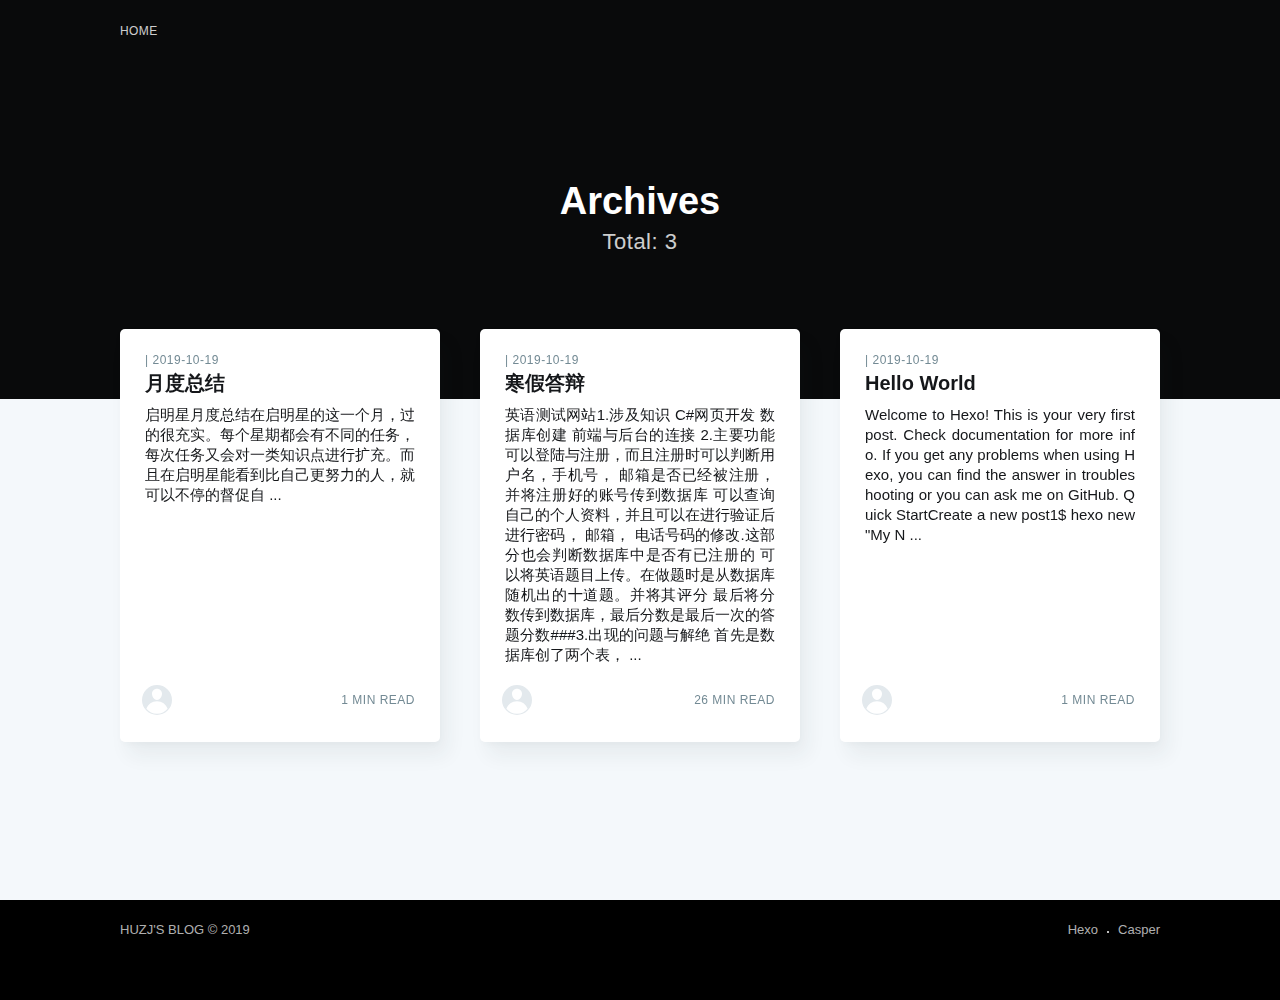
==== commit 22a0c8a2: "Site updated: 2019-10-20 21:28:01" ====
--- a/archives/index.html
+++ b/archives/index.html
@@ -8,8 +8,8 @@
 
 
 <head>
-	<meta charset="utf-8">
-	<meta http-equiv="X-UA-Compatible" content="IE=edge">
+	<meta charset="utf-8" />
+	<meta http-equiv="X-UA-Compatible" content="IE=edge" />
 	<link rel="preconnect" href="//www.googletagmanager.com">
 	<link rel="preconnect" href="//zz.bdstatic.com">
 	<link rel="preconnect" href="//sp0.baidu.com">
@@ -20,36 +20,28 @@
 	<link rel="preconnect" href="//9qpuwspm.api.lncld.net">
 	<link rel="preconnect" href="//gravatar.loli.net">
 
-	<title>Archives | Hexo</title>
-
-	<meta name="HandheldFriendly" content="True">
-	<meta name="viewport" content="width=device-width, initial-scale=1, maximum-scale=2">
+	<title>Archives | HUZJ'S BLOG</title>
+
+	<meta name="HandheldFriendly" content="True" />
+	<meta name="viewport" content="width=device-width, initial-scale=1, maximum-scale=2"/>
 	<meta name="generator" content="hexo">
 	<meta name="author" content="HUZJ">
-	<meta name="description" content>
-
-	
-	<meta name="keywords" content="hexo, casper, ghost, theme">
-	
-
-	
-	<link rel="shortcut icon" href="https://i.loli.net/2017/11/26/5a19c0b50432e.png">
-	<link rel="apple-touch-icon" href="https://i.loli.net/2017/11/26/5a19c0b50432e.png">
-	
-
-	
-	<meta name="theme-color" content="#3c484e">
-	<meta name="msapplication-TileColor" content="#3c484e">
-	
-
-	
-
-	
-
-	<meta property="og:site_name" content="Hexo">
+	<meta name="description" content="">
+
+	
+
+	
+
+	
+
+	
+
+	
+
+	<meta property="og:site_name" content="HUZJ'S BLOG">
 	<meta property="og:type" content="blog">
-	<meta property="og:title" content="Archives | Hexo">
-	<meta property="og:description" content>
+	<meta property="og:title" content="Archives | HUZJ'S BLOG">
+	<meta property="og:description" content="">
 	<meta property="og:url" content="http://yoursite.com/archives/index.html">
 
 	
@@ -69,7 +61,7 @@
 
 
 
-<header class="site-header outer " style="background-image: url(https://i.loli.net/2017/11/26/5a19c56faa29f.jpg)">
+<header class="site-header outer no-cover">
     <div class="inner">
         
         
@@ -83,50 +75,16 @@
                 
             </li>
             
-            
-            <li>
-                <a href="/about" title="ABOUT">ABOUT</a>
-            </li>
-            
-            <li>
-                <a href="/archives" title="ARCHIVES">ARCHIVES</a>
-            </li>
-            
-            
         </ul> 
-    </div>
-    
-    <div class="search-button-area">
-        <a href="#search" class="search-button">Search ...</a>
     </div>
      
     <div class="site-nav-right">
-        
-        <a href="#search" class="search-button">Search ...</a>
          
         
-<div class="social-links">
-    
-    <a class="social-link" title="weibo" href="https://weibo.com/xzhih" target="_blank" rel="noopener">
-        <svg viewbox="0 0 1141 1024" xmlns="http://www.w3.org/2000/svg"><path d="M916.48 518.144q27.648 21.504 38.912 51.712t9.216 62.976-14.336 65.536-31.744 59.392q-34.816 48.128-78.848 81.92t-91.136 56.32-94.72 35.328-89.6 18.944-75.264 7.68-51.712 1.536-49.152-2.56-68.096-10.24-78.336-21.504-79.872-36.352-74.24-55.296-59.904-78.848q-16.384-29.696-22.016-63.488t-5.632-86.016q0-22.528 7.68-51.2t27.136-63.488 53.248-75.776 86.016-90.112q51.2-48.128 105.984-85.504t117.248-57.856q28.672-10.24 63.488-11.264t57.344 11.264q10.24 11.264 19.456 23.04t12.288 29.184q3.072 14.336 0.512 27.648t-5.632 26.624-5.12 25.6 2.048 22.528q17.408 2.048 33.792-1.536t31.744-9.216 31.232-11.776 33.28-9.216q27.648-5.12 54.784-4.608t49.152 7.68 36.352 22.016 17.408 38.4q2.048 14.336-2.048 26.624t-8.704 23.04-7.168 22.016 1.536 23.552q3.072 7.168 14.848 13.312t27.136 12.288 32.256 13.312 29.184 16.384zM658.432 836.608q26.624-16.384 53.76-45.056t44.032-64 18.944-75.776-20.48-81.408q-19.456-33.792-47.616-57.344t-62.976-37.376-74.24-19.968-80.384-6.144q-78.848 0-139.776 16.384t-105.472 43.008-72.192 60.416-38.912 68.608q-11.264 33.792-6.656 67.072t20.992 62.976 42.496 53.248 57.856 37.888q58.368 25.6 119.296 32.256t116.224 0.512 100.864-21.504 74.24-33.792zM524.288 513.024q20.48 8.192 38.912 18.432t32.768 27.648q10.24 12.288 17.92 30.72t10.752 39.424 1.536 42.496-9.728 38.912q-8.192 18.432-19.968 37.376t-28.672 35.328-40.448 29.184-57.344 18.944q-61.44 11.264-117.76-11.264t-88.064-74.752q-12.288-39.936-13.312-70.656t16.384-66.56q13.312-27.648 40.448-51.712t62.464-38.912 75.264-17.408 78.848 12.8zM361.472 764.928q37.888 3.072 57.856-18.432t21.504-48.128-15.36-47.616-52.736-16.896q-27.648 3.072-43.008 23.552t-17.408 43.52 9.728 42.496 39.424 21.504zM780.288 6.144q74.752 0 139.776 19.968t113.664 57.856 76.288 92.16 27.648 122.88q0 33.792-16.384 50.688t-35.328 17.408-35.328-14.336-16.384-45.568q0-40.96-22.528-77.824t-59.392-64.512-84.48-43.52-96.768-15.872q-31.744 0-47.104-15.36t-14.336-34.304 18.944-34.304 51.712-15.36zM780.288 169.984q95.232 0 144.384 48.64t49.152 146.944q0 30.72-10.24 43.52t-22.528 11.264-22.528-14.848-10.24-35.84q0-60.416-34.816-96.256t-93.184-35.84q-19.456 0-28.672-10.752t-9.216-23.04 9.728-23.04 28.16-10.752z"/></svg>
-    </a>
-    
-    
-    <a class="social-link" title="github" href="https://github.com/xzhih" target="_blank" rel="noopener">
-        <svg viewbox="0 0 1049 1024" xmlns="http://www.w3.org/2000/svg"><path d="M524.979332 0C234.676191 0 0 234.676191 0 524.979332c0 232.068678 150.366597 428.501342 358.967656 498.035028 26.075132 5.215026 35.636014-11.299224 35.636014-25.205961 0-12.168395-0.869171-53.888607-0.869171-97.347161-146.020741 31.290159-176.441729-62.580318-176.441729-62.580318-23.467619-60.841976-58.234462-76.487055-58.234463-76.487055-47.804409-32.15933 3.476684-32.15933 3.476685-32.15933 53.019436 3.476684 80.83291 53.888607 80.83291 53.888607 46.935238 79.963739 122.553122 57.365291 152.97411 43.458554 4.345855-33.897672 18.252593-57.365291 33.028501-70.402857-116.468925-12.168395-239.022047-57.365291-239.022047-259.012982 0-57.365291 20.860106-104.300529 53.888607-140.805715-5.215026-13.037566-23.467619-66.926173 5.215027-139.067372 0 0 44.327725-13.906737 144.282399 53.888607 41.720212-11.299224 86.917108-17.383422 131.244833-17.383422s89.524621 6.084198 131.244833 17.383422C756.178839 203.386032 800.506564 217.29277 800.506564 217.29277c28.682646 72.1412 10.430053 126.029806 5.215026 139.067372 33.897672 36.505185 53.888607 83.440424 53.888607 140.805715 0 201.64769-122.553122 245.975415-239.891218 259.012982 19.121764 16.514251 35.636014 47.804409 35.636015 97.347161 0 70.402857-0.869171 126.898978-0.869172 144.282399 0 13.906737 9.560882 30.420988 35.636015 25.205961 208.601059-69.533686 358.967656-265.96635 358.967655-498.035028C1049.958663 234.676191 814.413301 0 524.979332 0z"/></svg>
-    </a>
-    
-    
-    <a class="social-link" title="facebook" href="https://facebook" target="_blank" rel="noopener">
-        <svg xmlns="http://www.w3.org/2000/svg" viewbox="0 0 32 32"><path d="M19 6h5V0h-5c-3.86 0-7 3.14-7 7v3H8v6h4v16h6V16h5l1-6h-6V7c0-.542.458-1 1-1z"/></svg>
-
-    </a>
-    
-    
-    <a class="social-link" title="twitter" href="https://twitter.com" target="_blank" rel="noopener">
-        <svg xmlns="http://www.w3.org/2000/svg" viewbox="0 0 32 32"><path d="M30.063 7.313c-.813 1.125-1.75 2.125-2.875 2.938v.75c0 1.563-.188 3.125-.688 4.625a15.088 15.088 0 0 1-2.063 4.438c-.875 1.438-2 2.688-3.25 3.813a15.015 15.015 0 0 1-4.625 2.563c-1.813.688-3.75 1-5.75 1-3.25 0-6.188-.875-8.875-2.625.438.063.875.125 1.375.125 2.688 0 5.063-.875 7.188-2.5-1.25 0-2.375-.375-3.375-1.125s-1.688-1.688-2.063-2.875c.438.063.813.125 1.125.125.5 0 1-.063 1.5-.25-1.313-.25-2.438-.938-3.313-1.938a5.673 5.673 0 0 1-1.313-3.688v-.063c.813.438 1.688.688 2.625.688a5.228 5.228 0 0 1-1.875-2c-.5-.875-.688-1.813-.688-2.75 0-1.063.25-2.063.75-2.938 1.438 1.75 3.188 3.188 5.25 4.25s4.313 1.688 6.688 1.813a5.579 5.579 0 0 1 1.5-5.438c1.125-1.125 2.5-1.688 4.125-1.688s3.063.625 4.188 1.813a11.48 11.48 0 0 0 3.688-1.375c-.438 1.375-1.313 2.438-2.563 3.188 1.125-.125 2.188-.438 3.313-.875z"/></svg>
-
-    </a>
+<div class="social-links" >
+    
+    
+    
     
     
     
@@ -188,7 +146,7 @@
 								<div class="author-name-tooltip">HUZJ</div>
 								
 								<a href="/about" class="static-avatar author-profile-image">
-									<svg viewbox="0 0 24 24" xmlns="http://www.w3.org/2000/svg"><g fill="none" fill-rule="evenodd"><path d="M3.513 18.998C4.749 15.504 8.082 13 12 13s7.251 2.504 8.487 5.998C18.47 21.442 15.417 23 12 23s-6.47-1.558-8.487-4.002zM12 12c2.21 0 4-2.79 4-5s-1.79-4-4-4-4 1.79-4 4 1.79 5 4 5z" fill="#FFF"/></g></svg>
+									<svg viewBox="0 0 24 24" xmlns="http://www.w3.org/2000/svg"><g fill="none" fill-rule="evenodd"><path d="M3.513 18.998C4.749 15.504 8.082 13 12 13s7.251 2.504 8.487 5.998C18.47 21.442 15.417 23 12 23s-6.47-1.558-8.487-4.002zM12 12c2.21 0 4-2.79 4-5s-1.79-4-4-4-4 1.79-4 4 1.79 5 4 5z" fill="#FFF"/></g></svg>
 								</a>
 								
 							</div>
@@ -249,7 +207,7 @@
 								<div class="author-name-tooltip">HUZJ</div>
 								
 								<a href="/about" class="static-avatar author-profile-image">
-									<svg viewbox="0 0 24 24" xmlns="http://www.w3.org/2000/svg"><g fill="none" fill-rule="evenodd"><path d="M3.513 18.998C4.749 15.504 8.082 13 12 13s7.251 2.504 8.487 5.998C18.47 21.442 15.417 23 12 23s-6.47-1.558-8.487-4.002zM12 12c2.21 0 4-2.79 4-5s-1.79-4-4-4-4 1.79-4 4 1.79 5 4 5z" fill="#FFF"/></g></svg>
+									<svg viewBox="0 0 24 24" xmlns="http://www.w3.org/2000/svg"><g fill="none" fill-rule="evenodd"><path d="M3.513 18.998C4.749 15.504 8.082 13 12 13s7.251 2.504 8.487 5.998C18.47 21.442 15.417 23 12 23s-6.47-1.558-8.487-4.002zM12 12c2.21 0 4-2.79 4-5s-1.79-4-4-4-4 1.79-4 4 1.79 5 4 5z" fill="#FFF"/></g></svg>
 								</a>
 								
 							</div>
@@ -297,7 +255,7 @@
 								<div class="author-name-tooltip">HUZJ</div>
 								
 								<a href="/about" class="static-avatar author-profile-image">
-									<svg viewbox="0 0 24 24" xmlns="http://www.w3.org/2000/svg"><g fill="none" fill-rule="evenodd"><path d="M3.513 18.998C4.749 15.504 8.082 13 12 13s7.251 2.504 8.487 5.998C18.47 21.442 15.417 23 12 23s-6.47-1.558-8.487-4.002zM12 12c2.21 0 4-2.79 4-5s-1.79-4-4-4-4 1.79-4 4 1.79 5 4 5z" fill="#FFF"/></g></svg>
+									<svg viewBox="0 0 24 24" xmlns="http://www.w3.org/2000/svg"><g fill="none" fill-rule="evenodd"><path d="M3.513 18.998C4.749 15.504 8.082 13 12 13s7.251 2.504 8.487 5.998C18.47 21.442 15.417 23 12 23s-6.47-1.558-8.487-4.002zM12 12c2.21 0 4-2.79 4-5s-1.79-4-4-4-4 1.79-4 4 1.79 5 4 5z" fill="#FFF"/></g></svg>
 								</a>
 								
 							</div>
@@ -328,87 +286,15 @@
 	
 
 
-<aside class="read-next outer">
-    <div class="inner">
-        <div class="read-next-feed">
-            
-            
-
-<article class="read-next-card" style="background-image: url(https://i.loli.net/2017/11/26/5a19c56faa29f.jpg)">
-  <header class="read-next-card-header">
-    <small class="read-next-card-header-sitetitle">&mdash; Hexo &mdash;</small>
-    <h3 class="read-next-card-header-title">Recent Posts</h3>
-  </header>
-  <div class="read-next-divider">
-    <svg xmlns="http://www.w3.org/2000/svg" viewbox="0 0 24 24">
-      <path d="M13 14.5s2 3 5 3 5.5-2.463 5.5-5.5S21 6.5 18 6.5c-5 0-7 11-12 11C2.962 17.5.5 15.037.5 12S3 6.5 6 6.5s4.5 3.5 4.5 3.5"/>
-    </svg>
-  </div>
-  <div class="read-next-card-content">
-    <ul>
-      
-      
-      
-      <li>
-        <a href="/2019/10/19/%E6%9C%88%E5%BA%A6%E6%80%BB%E7%BB%93/">月度总结</a>
-      </li>
-      
-      
-      
-      <li>
-        <a href="/2019/10/19/%E5%AF%92%E5%81%87%E7%AD%94%E8%BE%A9/">寒假答辩</a>
-      </li>
-      
-      
-      
-      <li>
-        <a href="/2019/10/19/hello-world/">Hello World</a>
-      </li>
-      
-      
-    </ul>
-  </div>
-  <footer class="read-next-card-footer">
-    <a href="/archives">  MORE  → </a>
-  </footer>
-</article>
-
-            
-            
-            
-
-
-            
-            
-            
-
-            
-        </div>
-    </div>
-</aside>
-
-	
-
-
-
-
-<div id="search" class="search-overlay">
-    <div class="search-form">
-        
-        <div class="search-overlay-logo">
-        	<img src="https://i.loli.net/2017/11/26/5a19c0b50432e.png" alt="Hexo">
-        </div>
-        
-        <input id="local-search-input" class="search-input" type="text" name="search" placeholder="Search ...">
-        <a class="search-overlay-close" href="#"></a>
-    </div>
-    <div id="local-search-result"></div>
-</div>
+	
+
+
+
 
 <footer class="site-footer outer">
 	<div class="site-footer-content inner">
 		<div class="copyright">
-			<a href="/" title="Hexo">Hexo &copy; 2019</a>
+			<a href="/" title="HUZJ'S BLOG">HUZJ'S BLOG &copy; 2019</a>
 			
 		</div>
 		<nav class="site-footer-nav">
@@ -447,10 +333,6 @@
 
         
         
-        
-            searchFunc("/");
-        
-        
     })
 </script>
 
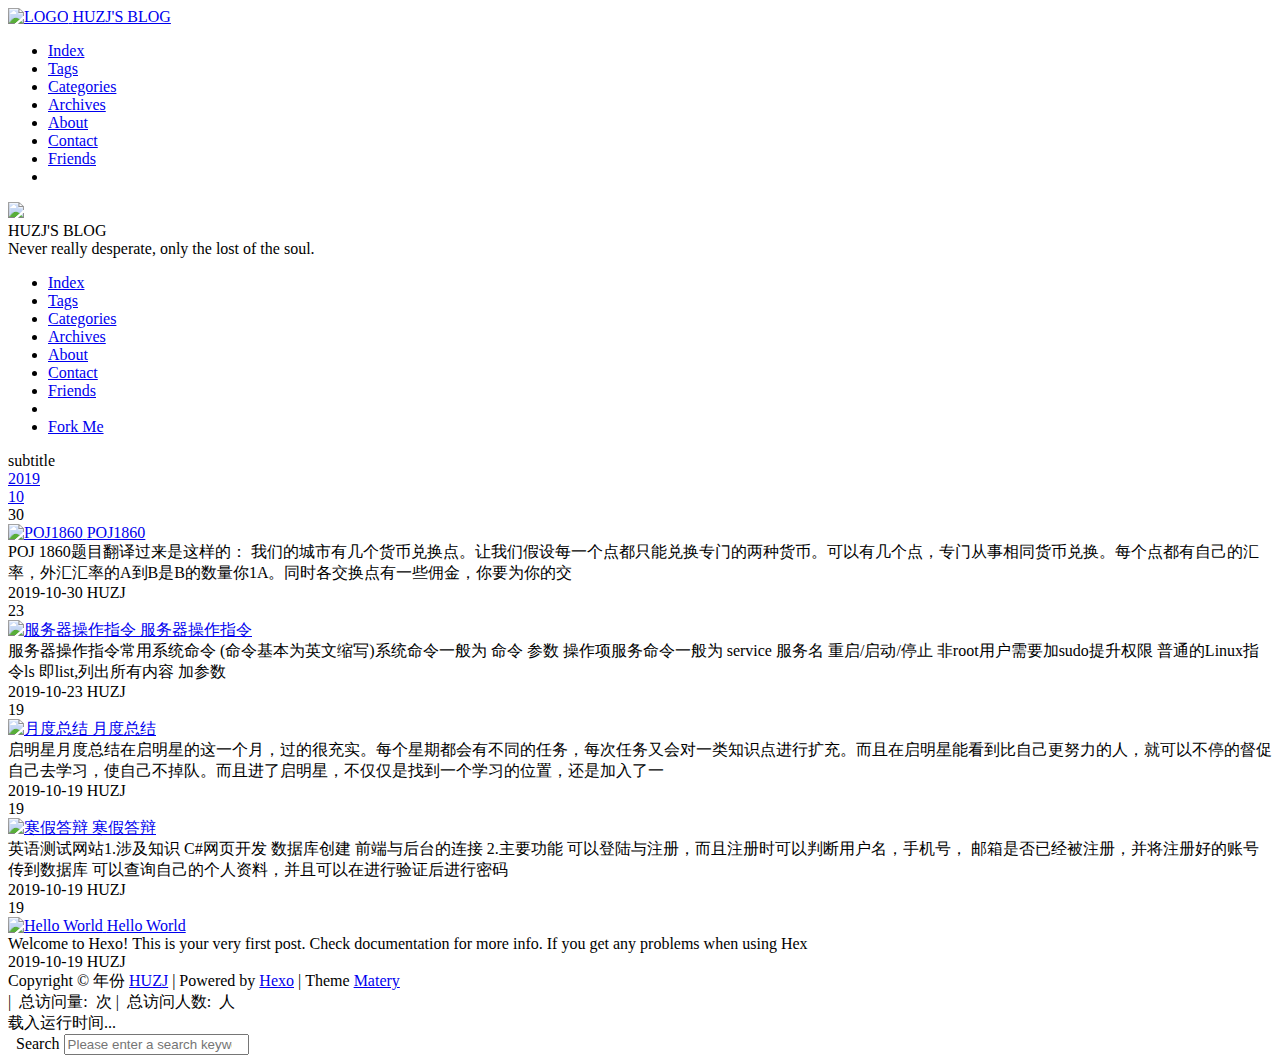
==== commit a1b80bbd: "Site updated: 2019-10-30 16:58:42" ====
--- a/archives/index.html
+++ b/archives/index.html
@@ -1,188 +1,624 @@
-<!DOCTYPE html>
+<!DOCTYPE HTML>
 <html lang="en">
 
 
- 
-
-
-
-
 <head>
-	<meta charset="utf-8" />
-	<meta http-equiv="X-UA-Compatible" content="IE=edge" />
-	<link rel="preconnect" href="//www.googletagmanager.com">
-	<link rel="preconnect" href="//zz.bdstatic.com">
-	<link rel="preconnect" href="//sp0.baidu.com">
-	<link rel="preconnect" href="//www.google-analytics.com">
-	<link rel="preconnect" href="//cdn1.lncld.net">
-	<link rel="preconnect" href="//unpkg.com">
-	<link rel="preconnect" href="//app-router.leancloud.cn">
-	<link rel="preconnect" href="//9qpuwspm.api.lncld.net">
-	<link rel="preconnect" href="//gravatar.loli.net">
-
-	<title>Archives | HUZJ'S BLOG</title>
-
-	<meta name="HandheldFriendly" content="True" />
-	<meta name="viewport" content="width=device-width, initial-scale=1, maximum-scale=2"/>
-	<meta name="generator" content="hexo">
-	<meta name="author" content="HUZJ">
-	<meta name="description" content="">
-
-	
-
-	
-
-	
-
-	
-
-	
-
-	<meta property="og:site_name" content="HUZJ'S BLOG">
-	<meta property="og:type" content="blog">
-	<meta property="og:title" content="Archives | HUZJ'S BLOG">
-	<meta property="og:description" content="">
-	<meta property="og:url" content="http://yoursite.com/archives/index.html">
-
-	
-
-	
-	
-	<link rel="stylesheet" href="/css/allinonecss.min.css">
-
-	
-	
-	
+    <meta charset="utf-8">
+    <meta name="keywords" content="Archives, HUZJ&#39;S BLOG">
+    <meta name="description" content="Archives | HUZJ&#39;S BLOG">
+    <meta http-equiv="X-UA-Compatible" content="IE=edge">
+    <meta name="viewport" content="width=device-width, initial-scale=1.0, user-scalable=no">
+    <meta name="renderer" content="webkit|ie-stand|ie-comp">
+    <meta name="mobile-web-app-capable" content="yes">
+    <meta name="format-detection" content="telephone=no">
+    <meta name="apple-mobile-web-app-capable" content="yes">
+    <meta name="apple-mobile-web-app-status-bar-style" content="black-translucent">
+    <title>Archives | HUZJ&#39;S BLOG</title>
+    <link rel="icon" type="image/png" href="/favicon.png">
+
+    <link rel="stylesheet" type="text/css" href="/libs/awesome/css/all.css">
+    <link rel="stylesheet" type="text/css" href="/libs/materialize/materialize.min.css">
+    <link rel="stylesheet" type="text/css" href="/libs/aos/aos.css">
+    <link rel="stylesheet" type="text/css" href="/libs/animate/animate.min.css">
+    <link rel="stylesheet" type="text/css" href="/libs/lightGallery/css/lightgallery.min.css">
+    <link rel="stylesheet" type="text/css" href="/css/matery.css">
+    <link rel="stylesheet" type="text/css" href="/css/my.css">
+
+    <script src="/libs/jquery/jquery-2.2.0.min.js"></script>
+    
 </head>
-<body class="tag-template">
-	<div class="site-wrapper">
-		
-
-
-
-
-<header class="site-header outer no-cover">
-    <div class="inner">
-        
-        
-        
-<nav class="site-nav"> 
-    <div class="site-nav-left">
-        <ul class="nav">
-            <li>
+
+
+<body>
+    <header class="navbar-fixed">
+    <nav id="headNav" class="bg-color nav-transparent">
+        <div id="navContainer" class="nav-wrapper head-container">
+            <div class="brand-logo">
+                <a href="/" class="waves-effect waves-light">
+                    
+                    <img src="/medias/logo.png" class="logo-img" alt="LOGO">
+                    
+                    <span class="logo-span">HUZJ'S BLOG</span>
+                </a>
+            </div>
+            
+
+<a href="#" data-target="mobile-nav" class="sidenav-trigger button-collapse"><i class="fas fa-bars"></i></a>
+<ul class="right nav-menu">
+  
+  <li class="hide-on-med-and-down nav-item">
+    
+    <a href="/" class="waves-effect waves-light">
+      
+      <i class="fas fa-home" style="zoom: 0.6;"></i>
+      
+      <span>Index</span>
+    </a>
+    
+  </li>
+  
+  <li class="hide-on-med-and-down nav-item">
+    
+    <a href="/tags" class="waves-effect waves-light">
+      
+      <i class="fas fa-tags" style="zoom: 0.6;"></i>
+      
+      <span>Tags</span>
+    </a>
+    
+  </li>
+  
+  <li class="hide-on-med-and-down nav-item">
+    
+    <a href="/categories" class="waves-effect waves-light">
+      
+      <i class="fas fa-bookmark" style="zoom: 0.6;"></i>
+      
+      <span>Categories</span>
+    </a>
+    
+  </li>
+  
+  <li class="hide-on-med-and-down nav-item">
+    
+    <a href="/archives" class="waves-effect waves-light">
+      
+      <i class="fas fa-archive" style="zoom: 0.6;"></i>
+      
+      <span>Archives</span>
+    </a>
+    
+  </li>
+  
+  <li class="hide-on-med-and-down nav-item">
+    
+    <a href="/about" class="waves-effect waves-light">
+      
+      <i class="fas fa-user-circle" style="zoom: 0.6;"></i>
+      
+      <span>About</span>
+    </a>
+    
+  </li>
+  
+  <li class="hide-on-med-and-down nav-item">
+    
+    <a href="/contact" class="waves-effect waves-light">
+      
+      <i class="fas fa-comments" style="zoom: 0.6;"></i>
+      
+      <span>Contact</span>
+    </a>
+    
+  </li>
+  
+  <li class="hide-on-med-and-down nav-item">
+    
+    <a href="/friends" class="waves-effect waves-light">
+      
+      <i class="fas fa-address-book" style="zoom: 0.6;"></i>
+      
+      <span>Friends</span>
+    </a>
+    
+  </li>
+  
+  <li>
+    <a href="#searchModal" class="modal-trigger waves-effect waves-light">
+      <i id="searchIcon" class="fas fa-search" title="Search" style="zoom: 0.85;"></i>
+    </a>
+  </li>
+</ul>
+
+<div id="mobile-nav" class="side-nav sidenav">
+
+    <div class="mobile-head bg-color">
+        
+        <img src="/medias/logo.png" class="logo-img circle responsive-img">
+        
+        <div class="logo-name">HUZJ'S BLOG</div>
+        <div class="logo-desc">
+            
+            Never really desperate, only the lost of the soul.
+            
+        </div>
+    </div>
+
+    
+
+    <ul class="menu-list mobile-menu-list">
+        
+        <li class="m-nav-item">
+	  
+		<a href="/" class="waves-effect waves-light">
+			
+			    <i class="fa-fw fas fa-home"></i>
+			
+			Index
+		</a>
+          
+        </li>
+        
+        <li class="m-nav-item">
+	  
+		<a href="/tags" class="waves-effect waves-light">
+			
+			    <i class="fa-fw fas fa-tags"></i>
+			
+			Tags
+		</a>
+          
+        </li>
+        
+        <li class="m-nav-item">
+	  
+		<a href="/categories" class="waves-effect waves-light">
+			
+			    <i class="fa-fw fas fa-bookmark"></i>
+			
+			Categories
+		</a>
+          
+        </li>
+        
+        <li class="m-nav-item">
+	  
+		<a href="/archives" class="waves-effect waves-light">
+			
+			    <i class="fa-fw fas fa-archive"></i>
+			
+			Archives
+		</a>
+          
+        </li>
+        
+        <li class="m-nav-item">
+	  
+		<a href="/about" class="waves-effect waves-light">
+			
+			    <i class="fa-fw fas fa-user-circle"></i>
+			
+			About
+		</a>
+          
+        </li>
+        
+        <li class="m-nav-item">
+	  
+		<a href="/contact" class="waves-effect waves-light">
+			
+			    <i class="fa-fw fas fa-comments"></i>
+			
+			Contact
+		</a>
+          
+        </li>
+        
+        <li class="m-nav-item">
+	  
+		<a href="/friends" class="waves-effect waves-light">
+			
+			    <i class="fa-fw fas fa-address-book"></i>
+			
+			Friends
+		</a>
+          
+        </li>
+        
+        
+        <li><div class="divider"></div></li>
+        <li>
+            <a href="https://github.com/blinkfox/hexo-theme-matery" class="waves-effect waves-light" target="_blank">
+                <i class="fab fa-github-square fa-fw"></i>Fork Me
+            </a>
+        </li>
+        
+    </ul>
+</div>
+
+
+        </div>
+
+        
+            <style>
+    .nav-transparent .github-corner {
+        display: none !important;
+    }
+
+    .github-corner {
+        position: absolute;
+        z-index: 10;
+        top: 0;
+        right: 0;
+        border: 0;
+        transform: scale(1.1);
+    }
+
+    .github-corner svg {
+        color: #0f9d58;
+        fill: #fff;
+        height: 64px;
+        width: 64px;
+    }
+
+    .github-corner:hover .octo-arm {
+        animation: a 0.56s ease-in-out;
+    }
+
+    .github-corner .octo-arm {
+        animation: none;
+    }
+
+    @keyframes a {
+        0%,
+        to {
+            transform: rotate(0);
+        }
+        20%,
+        60% {
+            transform: rotate(-25deg);
+        }
+        40%,
+        80% {
+            transform: rotate(10deg);
+        }
+    }
+</style>
+
+<a href="https://github.com/blinkfox/hexo-theme-matery" class="github-corner tooltipped hide-on-med-and-down" target="_blank"
+   data-tooltip="Fork Me" data-position="left" data-delay="50">
+    <svg viewBox="0 0 250 250" aria-hidden="true">
+        <path d="M0,0 L115,115 L130,115 L142,142 L250,250 L250,0 Z"></path>
+        <path d="M128.3,109.0 C113.8,99.7 119.0,89.6 119.0,89.6 C122.0,82.7 120.5,78.6 120.5,78.6 C119.2,72.0 123.4,76.3 123.4,76.3 C127.3,80.9 125.5,87.3 125.5,87.3 C122.9,97.6 130.6,101.9 134.4,103.2"
+              fill="currentColor" style="transform-origin: 130px 106px;" class="octo-arm"></path>
+        <path d="M115.0,115.0 C114.9,115.1 118.7,116.5 119.8,115.4 L133.7,101.6 C136.9,99.2 139.9,98.4 142.2,98.6 C133.8,88.0 127.5,74.4 143.8,58.0 C148.5,53.4 154.0,51.2 159.7,51.0 C160.3,49.4 163.2,43.6 171.4,40.1 C171.4,40.1 176.1,42.5 178.8,56.2 C183.1,58.6 187.2,61.8 190.9,65.4 C194.5,69.0 197.7,73.2 200.1,77.6 C213.8,80.2 216.3,84.9 216.3,84.9 C212.7,93.1 206.9,96.0 205.4,96.6 C205.1,102.4 203.0,107.8 198.3,112.5 C181.9,128.9 168.3,122.5 157.7,114.1 C157.9,116.9 156.7,120.9 152.7,124.9 L141.0,136.5 C139.8,137.7 141.6,141.9 141.8,141.8 Z"
+              fill="currentColor" class="octo-body"></path>
+    </svg>
+</a>
+        
+    </nav>
+
+</header>
+
+    <div class="bg-cover pd-header about-cover">
+    <div class="container">
+    <div class="row">
+    <div class="col s10 offset-s1 m8 offset-m2 l8 offset-l2">
+        <div class="brand">
+            <div class="title center-align">
                 
-                <a href="/" title="Home">HOME</a>
+                subtitle
                 
-            </li>
-            
-        </ul> 
+            </div>
+
+            <div class="description center-align">
+                
+                <span id="typed"></span>
+                <script src="https://cdn.jsdelivr.net/npm/typed.js@2.0.9"></script>
+                <script>
+                    var typed = new Typed("#typed", {
+                        strings: ['从来没有真正的绝境, 只有心灵的迷途', 'Never really desperate, only the lost of the soul'],
+                        startDelay: 300,
+                        typeSpeed: 100,
+                        loop: true,
+                        backSpeed: 50,
+                        showCursor: true
+                    });
+                </script>
+                
+            </div>
+        </div>
     </div>
-     
-    <div class="site-nav-right">
-         
-        
-<div class="social-links" >
-    
-    
-    
-    
-    
-    
-    
 </div>
+
+
+<script>
+    // 每天切换 banner 图.  Switch banner image every day.
+    $('.bg-cover').css('background-image', 'url(/medias/banner/' + new Date().getDay() + '.jpg)');
+</script>
+
+
     </div>
-</nav>
-        
-        <div class="site-header-content">
-            
-            <h1 class="site-title">
-                Archives
-            </h1>
-            <h2 class="site-description">Total: 3</h2>
+</div>
+
+<main class="content">
+
+    
+    <div class="container archive-calendar">
+    <div class="card">
+        <div id="post-calendar" class="card-content"></div>
+    </div>
+</div>
+
+<script type="text/javascript" src="/libs/echarts/echarts.min.js"></script>
+<script type="text/javascript">
+    let myChart = echarts.init(document.getElementById('post-calendar'));
+
+    
+
+    let option = {
+        title: {
+            top: 0,
+            text: 'Post Calendar',
+            left: 'center',
+            textStyle: {
+                color: '#3C4858'
+            }
+        },
+        tooltip: {
+            padding: 10,
+            backgroundColor: '#555',
+            borderColor: '#777',
+            borderWidth: 1,
+            formatter: function (obj) {
+                var value = obj.value;
+                return '<div style="font-size: 14px;">' + value[0] + '：' + value[1] + '</div>';
+            }
+        },
+        visualMap: {
+            show: true,
+            showLabel: true,
+            categories: [0, 1, 2, 3, 4],
+            calculable: true,
+            inRange: {
+                symbol: 'rect',
+                color: ['#ebedf0', '#c6e48b', '#7bc96f', '#239a3b', '#196127']
+            },
+            itemWidth: 12,
+            itemHeight: 12,
+            orient: 'horizontal',
+            left: 'center',
+            bottom: 0
+        },
+        calendar: [{
+            left: 'center',
+            range: ["2018-10-30", "2019-10-30"],
+            cellSize: [13, 13],
+            splitLine: {
+                show: false
+            },
+            itemStyle: {
+                color: '#196127',
+                borderColor: '#fff',
+                borderWidth: 2
+            },
+            yearLabel: {
+                show: false
+            },
+            monthLabel: {
+                nameMap: 'en',
+                fontSize: 11
+            },
+            dayLabel: {
+                formatter: '{start}  1st',
+                nameMap: 'en',
+                fontSize: 11
+            }
+        }],
+        series: [{
+            type: 'heatmap',
+            coordinateSystem: 'calendar',
+            calendarIndex: 0,
+            data: [["2018-10-30", 0], ["2018-10-31", 0], ["2018-11-01", 0], ["2018-11-02", 0], ["2018-11-03", 0], ["2018-11-04", 0], ["2018-11-05", 0], ["2018-11-06", 0], ["2018-11-07", 0], ["2018-11-08", 0], ["2018-11-09", 0], ["2018-11-10", 0], ["2018-11-11", 0], ["2018-11-12", 0], ["2018-11-13", 0], ["2018-11-14", 0], ["2018-11-15", 0], ["2018-11-16", 0], ["2018-11-17", 0], ["2018-11-18", 0], ["2018-11-19", 0], ["2018-11-20", 0], ["2018-11-21", 0], ["2018-11-22", 0], ["2018-11-23", 0], ["2018-11-24", 0], ["2018-11-25", 0], ["2018-11-26", 0], ["2018-11-27", 0], ["2018-11-28", 0], ["2018-11-29", 0], ["2018-11-30", 0], ["2018-12-01", 0], ["2018-12-02", 0], ["2018-12-03", 0], ["2018-12-04", 0], ["2018-12-05", 0], ["2018-12-06", 0], ["2018-12-07", 0], ["2018-12-08", 0], ["2018-12-09", 0], ["2018-12-10", 0], ["2018-12-11", 0], ["2018-12-12", 0], ["2018-12-13", 0], ["2018-12-14", 0], ["2018-12-15", 0], ["2018-12-16", 0], ["2018-12-17", 0], ["2018-12-18", 0], ["2018-12-19", 0], ["2018-12-20", 0], ["2018-12-21", 0], ["2018-12-22", 0], ["2018-12-23", 0], ["2018-12-24", 0], ["2018-12-25", 0], ["2018-12-26", 0], ["2018-12-27", 0], ["2018-12-28", 0], ["2018-12-29", 0], ["2018-12-30", 0], ["2018-12-31", 0], ["2019-01-01", 0], ["2019-01-02", 0], ["2019-01-03", 0], ["2019-01-04", 0], ["2019-01-05", 0], ["2019-01-06", 0], ["2019-01-07", 0], ["2019-01-08", 0], ["2019-01-09", 0], ["2019-01-10", 0], ["2019-01-11", 0], ["2019-01-12", 0], ["2019-01-13", 0], ["2019-01-14", 0], ["2019-01-15", 0], ["2019-01-16", 0], ["2019-01-17", 0], ["2019-01-18", 0], ["2019-01-19", 0], ["2019-01-20", 0], ["2019-01-21", 0], ["2019-01-22", 0], ["2019-01-23", 0], ["2019-01-24", 0], ["2019-01-25", 0], ["2019-01-26", 0], ["2019-01-27", 0], ["2019-01-28", 0], ["2019-01-29", 0], ["2019-01-30", 0], ["2019-01-31", 0], ["2019-02-01", 0], ["2019-02-02", 0], ["2019-02-03", 0], ["2019-02-04", 0], ["2019-02-05", 0], ["2019-02-06", 0], ["2019-02-07", 0], ["2019-02-08", 0], ["2019-02-09", 0], ["2019-02-10", 0], ["2019-02-11", 0], ["2019-02-12", 0], ["2019-02-13", 0], ["2019-02-14", 0], ["2019-02-15", 0], ["2019-02-16", 0], ["2019-02-17", 0], ["2019-02-18", 0], ["2019-02-19", 0], ["2019-02-20", 0], ["2019-02-21", 0], ["2019-02-22", 0], ["2019-02-23", 0], ["2019-02-24", 0], ["2019-02-25", 0], ["2019-02-26", 0], ["2019-02-27", 0], ["2019-02-28", 0], ["2019-03-01", 0], ["2019-03-02", 0], ["2019-03-03", 0], ["2019-03-04", 0], ["2019-03-05", 0], ["2019-03-06", 0], ["2019-03-07", 0], ["2019-03-08", 0], ["2019-03-09", 0], ["2019-03-10", 0], ["2019-03-11", 0], ["2019-03-12", 0], ["2019-03-13", 0], ["2019-03-14", 0], ["2019-03-15", 0], ["2019-03-16", 0], ["2019-03-17", 0], ["2019-03-18", 0], ["2019-03-19", 0], ["2019-03-20", 0], ["2019-03-21", 0], ["2019-03-22", 0], ["2019-03-23", 0], ["2019-03-24", 0], ["2019-03-25", 0], ["2019-03-26", 0], ["2019-03-27", 0], ["2019-03-28", 0], ["2019-03-29", 0], ["2019-03-30", 0], ["2019-03-31", 0], ["2019-04-01", 0], ["2019-04-02", 0], ["2019-04-03", 0], ["2019-04-04", 0], ["2019-04-05", 0], ["2019-04-06", 0], ["2019-04-07", 0], ["2019-04-08", 0], ["2019-04-09", 0], ["2019-04-10", 0], ["2019-04-11", 0], ["2019-04-12", 0], ["2019-04-13", 0], ["2019-04-14", 0], ["2019-04-15", 0], ["2019-04-16", 0], ["2019-04-17", 0], ["2019-04-18", 0], ["2019-04-19", 0], ["2019-04-20", 0], ["2019-04-21", 0], ["2019-04-22", 0], ["2019-04-23", 0], ["2019-04-24", 0], ["2019-04-25", 0], ["2019-04-26", 0], ["2019-04-27", 0], ["2019-04-28", 0], ["2019-04-29", 0], ["2019-04-30", 0], ["2019-05-01", 0], ["2019-05-02", 0], ["2019-05-03", 0], ["2019-05-04", 0], ["2019-05-05", 0], ["2019-05-06", 0], ["2019-05-07", 0], ["2019-05-08", 0], ["2019-05-09", 0], ["2019-05-10", 0], ["2019-05-11", 0], ["2019-05-12", 0], ["2019-05-13", 0], ["2019-05-14", 0], ["2019-05-15", 0], ["2019-05-16", 0], ["2019-05-17", 0], ["2019-05-18", 0], ["2019-05-19", 0], ["2019-05-20", 0], ["2019-05-21", 0], ["2019-05-22", 0], ["2019-05-23", 0], ["2019-05-24", 0], ["2019-05-25", 0], ["2019-05-26", 0], ["2019-05-27", 0], ["2019-05-28", 0], ["2019-05-29", 0], ["2019-05-30", 0], ["2019-05-31", 0], ["2019-06-01", 0], ["2019-06-02", 0], ["2019-06-03", 0], ["2019-06-04", 0], ["2019-06-05", 0], ["2019-06-06", 0], ["2019-06-07", 0], ["2019-06-08", 0], ["2019-06-09", 0], ["2019-06-10", 0], ["2019-06-11", 0], ["2019-06-12", 0], ["2019-06-13", 0], ["2019-06-14", 0], ["2019-06-15", 0], ["2019-06-16", 0], ["2019-06-17", 0], ["2019-06-18", 0], ["2019-06-19", 0], ["2019-06-20", 0], ["2019-06-21", 0], ["2019-06-22", 0], ["2019-06-23", 0], ["2019-06-24", 0], ["2019-06-25", 0], ["2019-06-26", 0], ["2019-06-27", 0], ["2019-06-28", 0], ["2019-06-29", 0], ["2019-06-30", 0], ["2019-07-01", 0], ["2019-07-02", 0], ["2019-07-03", 0], ["2019-07-04", 0], ["2019-07-05", 0], ["2019-07-06", 0], ["2019-07-07", 0], ["2019-07-08", 0], ["2019-07-09", 0], ["2019-07-10", 0], ["2019-07-11", 0], ["2019-07-12", 0], ["2019-07-13", 0], ["2019-07-14", 0], ["2019-07-15", 0], ["2019-07-16", 0], ["2019-07-17", 0], ["2019-07-18", 0], ["2019-07-19", 0], ["2019-07-20", 0], ["2019-07-21", 0], ["2019-07-22", 0], ["2019-07-23", 0], ["2019-07-24", 0], ["2019-07-25", 0], ["2019-07-26", 0], ["2019-07-27", 0], ["2019-07-28", 0], ["2019-07-29", 0], ["2019-07-30", 0], ["2019-07-31", 0], ["2019-08-01", 0], ["2019-08-02", 0], ["2019-08-03", 0], ["2019-08-04", 0], ["2019-08-05", 0], ["2019-08-06", 0], ["2019-08-07", 0], ["2019-08-08", 0], ["2019-08-09", 0], ["2019-08-10", 0], ["2019-08-11", 0], ["2019-08-12", 0], ["2019-08-13", 0], ["2019-08-14", 0], ["2019-08-15", 0], ["2019-08-16", 0], ["2019-08-17", 0], ["2019-08-18", 0], ["2019-08-19", 0], ["2019-08-20", 0], ["2019-08-21", 0], ["2019-08-22", 0], ["2019-08-23", 0], ["2019-08-24", 0], ["2019-08-25", 0], ["2019-08-26", 0], ["2019-08-27", 0], ["2019-08-28", 0], ["2019-08-29", 0], ["2019-08-30", 0], ["2019-08-31", 0], ["2019-09-01", 0], ["2019-09-02", 0], ["2019-09-03", 0], ["2019-09-04", 0], ["2019-09-05", 0], ["2019-09-06", 0], ["2019-09-07", 0], ["2019-09-08", 0], ["2019-09-09", 0], ["2019-09-10", 0], ["2019-09-11", 0], ["2019-09-12", 0], ["2019-09-13", 0], ["2019-09-14", 0], ["2019-09-15", 0], ["2019-09-16", 0], ["2019-09-17", 0], ["2019-09-18", 0], ["2019-09-19", 0], ["2019-09-20", 0], ["2019-09-21", 0], ["2019-09-22", 0], ["2019-09-23", 0], ["2019-09-24", 0], ["2019-09-25", 0], ["2019-09-26", 0], ["2019-09-27", 0], ["2019-09-28", 0], ["2019-09-29", 0], ["2019-09-30", 0], ["2019-10-01", 0], ["2019-10-02", 0], ["2019-10-03", 0], ["2019-10-04", 0], ["2019-10-05", 0], ["2019-10-06", 0], ["2019-10-07", 0], ["2019-10-08", 0], ["2019-10-09", 0], ["2019-10-10", 0], ["2019-10-11", 0], ["2019-10-12", 0], ["2019-10-13", 0], ["2019-10-14", 0], ["2019-10-15", 0], ["2019-10-16", 0], ["2019-10-17", 0], ["2019-10-18", 0], ["2019-10-19", 3], ["2019-10-20", 0], ["2019-10-21", 0], ["2019-10-22", 0], ["2019-10-23", 1], ["2019-10-24", 0], ["2019-10-25", 0], ["2019-10-26", 0], ["2019-10-27", 0], ["2019-10-28", 0], ["2019-10-29", 0], ["2019-10-30", 1]]
+        }]
+
+    };
+
+    myChart.setOption(option);
+</script>
+    
+
+    
+
+    <div id="cd-timeline" class="container">
+        
+        <div class="cd-timeline-block">
+
+            
+            
+            
+            <div class="cd-timeline-img year" data-aos="zoom-in-up">
+                <a href="/archives/2019">2019</a>
+            </div>
+            
+
+            
+            
+            
+            <div class="cd-timeline-img month" data-aos="zoom-in-up">
+                <a href="/archives/2019/10">10</a>
+            </div>
+            
+
+            
+            <div class="cd-timeline-img day" data-aos="zoom-in-up">
+                <span>30</span>
+            </div>
+            <article class="cd-timeline-content" data-aos="fade-up">
+                <div class="article col s12 m6">
+                    <div class="card">
+                        <a href="/2019/10/30/POJ1860/">
+                            <div class="card-image">
+                                
+                                
+                                <img src="/medias/featureimages/12.jpg" class="responsive-img" alt="POJ1860">
+                                
+                                <span class="card-title">POJ1860</span>
+                            </div>
+                        </a>
+                        <div class="card-content article-content">
+                            <div class="summary block-with-text">
+                                
+                                    POJ 1860题目翻译过来是这样的：
+我们的城市有几个货币兑换点。让我们假设每一个点都只能兑换专门的两种货币。可以有几个点，专门从事相同货币兑换。每个点都有自己的汇率，外汇汇率的A到B是B的数量你1A。同时各交换点有一些佣金，你要为你的交
+                                
+                            </div>
+                            <div class="publish-info">
+                                <span class="publish-date">
+                                    <i class="far fa-clock fa-fw icon-date"></i>2019-10-30
+                                </span>
+                                <span class="publish-author">
+                                    
+                                    <i class="fas fa-user fa-fw"></i>
+                                    HUZJ
+                                    
+                                </span>
+                            </div>
+                        </div>
+
+                        
+                    </div>
+                </div>
+            </article>
         </div>
         
-        
-    </div>
-</header>
-
-
-<div id="site-main" class="site-main outer" role="main">
-	<div class="inner">
-		<div class="post-feed">
-			
-			<article class="post-card post  no-image ">
-				
-				<div class="post-card-content">
-					<a class="post-card-content-link" title="月度总结" href="/2019/10/19/%E6%9C%88%E5%BA%A6%E6%80%BB%E7%BB%93/">
-						<header class="post-card-header">
-							<span class="post-card-tags">
-								
-								| 
-								
-								<time datetime="2019-10-19T13:38:30.843Z">
-									2019-10-19
-								</time>
-							</span>
-							<h2 class="post-card-title">月度总结</h2>
-						</header>
-						<div class="post-card-excerpt">
-							<p>
-								
-								
-								
-								
-								
-								
-								
-								
-								启明星月度总结在启明星的这一个月，过的很充实。每个星期都会有不同的任务，每次任务又会对一类知识点进行扩充。而且在启明星能看到比自己更努力的人，就可以不停的督促自
-								...
-							</p>
-						</div>
-					</a>
-					<footer class="post-card-meta">
-						<div class="author-list">
-							<div class="author-list-item">
-								<div class="author-name-tooltip">HUZJ</div>
-								
-								<a href="/about" class="static-avatar author-profile-image">
-									<svg viewBox="0 0 24 24" xmlns="http://www.w3.org/2000/svg"><g fill="none" fill-rule="evenodd"><path d="M3.513 18.998C4.749 15.504 8.082 13 12 13s7.251 2.504 8.487 5.998C18.47 21.442 15.417 23 12 23s-6.47-1.558-8.487-4.002zM12 12c2.21 0 4-2.79 4-5s-1.79-4-4-4-4 1.79-4 4 1.79 5 4 5z" fill="#FFF"/></g></svg>
-								</a>
-								
-							</div>
-						</div>
-						<span class="reading-time">
-							1
-							min read
-						</span>
-					</footer>
-				</div>
-			</article>
-			
-			<article class="post-card post  no-image ">
-				
-				<div class="post-card-content">
-					<a class="post-card-content-link" title="寒假答辩" href="/2019/10/19/%E5%AF%92%E5%81%87%E7%AD%94%E8%BE%A9/">
-						<header class="post-card-header">
-							<span class="post-card-tags">
-								
-								| 
-								
-								<time datetime="2019-10-19T13:38:30.840Z">
-									2019-10-19
-								</time>
-							</span>
-							<h2 class="post-card-title">寒假答辩</h2>
-						</header>
-						<div class="post-card-excerpt">
-							<p>
-								
-								
-								
-								
-								
-								
-								英语测试网站1.涉及知识
+        <div class="cd-timeline-block">
+
+            
+            
+
+            
+            
+
+            
+            <div class="cd-timeline-img day" data-aos="zoom-in-up">
+                <span>23</span>
+            </div>
+            <article class="cd-timeline-content" data-aos="fade-up">
+                <div class="article col s12 m6">
+                    <div class="card">
+                        <a href="/2019/10/23/%E6%9C%8D%E5%8A%A1%E5%99%A8%E6%93%8D%E4%BD%9C%E6%8C%87%E4%BB%A4/">
+                            <div class="card-image">
+                                
+                                
+                                <img src="/medias/featureimages/16.jpg" class="responsive-img" alt="服务器操作指令">
+                                
+                                <span class="card-title">服务器操作指令</span>
+                            </div>
+                        </a>
+                        <div class="card-content article-content">
+                            <div class="summary block-with-text">
+                                
+                                    服务器操作指令常用系统命令 (命令基本为英文缩写)系统命令一般为 命令 参数 操作项服务命令一般为 service 服务名 重启/启动/停止 非root用户需要加sudo提升权限
+普通的Linux指令ls 即list,列出所有内容 加参数 
+                                
+                            </div>
+                            <div class="publish-info">
+                                <span class="publish-date">
+                                    <i class="far fa-clock fa-fw icon-date"></i>2019-10-23
+                                </span>
+                                <span class="publish-author">
+                                    
+                                    <i class="fas fa-user fa-fw"></i>
+                                    HUZJ
+                                    
+                                </span>
+                            </div>
+                        </div>
+
+                        
+                    </div>
+                </div>
+            </article>
+        </div>
+        
+        <div class="cd-timeline-block">
+
+            
+            
+
+            
+            
+
+            
+            <div class="cd-timeline-img day" data-aos="zoom-in-up">
+                <span>19</span>
+            </div>
+            <article class="cd-timeline-content" data-aos="fade-up">
+                <div class="article col s12 m6">
+                    <div class="card">
+                        <a href="/2019/10/19/%E6%9C%88%E5%BA%A6%E6%80%BB%E7%BB%93/">
+                            <div class="card-image">
+                                
+                                
+                                <img src="/medias/featureimages/14.jpg" class="responsive-img" alt="月度总结">
+                                
+                                <span class="card-title">月度总结</span>
+                            </div>
+                        </a>
+                        <div class="card-content article-content">
+                            <div class="summary block-with-text">
+                                
+                                    启明星月度总结在启明星的这一个月，过的很充实。每个星期都会有不同的任务，每次任务又会对一类知识点进行扩充。而且在启明星能看到比自己更努力的人，就可以不停的督促自己去学习，使自己不掉队。而且进了启明星，不仅仅是找到一个学习的位置，还是加入了一
+                                
+                            </div>
+                            <div class="publish-info">
+                                <span class="publish-date">
+                                    <i class="far fa-clock fa-fw icon-date"></i>2019-10-19
+                                </span>
+                                <span class="publish-author">
+                                    
+                                    <i class="fas fa-user fa-fw"></i>
+                                    HUZJ
+                                    
+                                </span>
+                            </div>
+                        </div>
+
+                        
+                    </div>
+                </div>
+            </article>
+        </div>
+        
+        <div class="cd-timeline-block">
+
+            
+            
+
+            
+            
+
+            
+            <div class="cd-timeline-img day" data-aos="zoom-in-up">
+                <span>19</span>
+            </div>
+            <article class="cd-timeline-content" data-aos="fade-up">
+                <div class="article col s12 m6">
+                    <div class="card">
+                        <a href="/2019/10/19/%E5%AF%92%E5%81%87%E7%AD%94%E8%BE%A9/">
+                            <div class="card-image">
+                                
+                                
+                                <img src="/medias/featureimages/2.jpg" class="responsive-img" alt="寒假答辩">
+                                
+                                <span class="card-title">寒假答辩</span>
+                            </div>
+                        </a>
+                        <div class="card-content article-content">
+                            <div class="summary block-with-text">
+                                
+                                    英语测试网站1.涉及知识
 C#网页开发
 数据库创建
 前端与后台的连接
@@ -190,160 +626,283 @@
 2.主要功能
 可以登陆与注册，而且注册时可以判断用户名，手机号， 邮箱是否已经被注册，并将注册好的账号传到数据库
 
-可以查询自己的个人资料，并且可以在进行验证后进行密码， 邮箱， 电话号码的修改.这部分也会判断数据库中是否有已注册的
-
-可以将英语题目上传。在做题时是从数据库随机出的十道题。并将其评分
-
-最后将分数传到数据库，最后分数是最后一次的答题分数###3.出现的问题与解绝
-
-首先是数据库创了两个表，
-								...
-							</p>
-						</div>
-					</a>
-					<footer class="post-card-meta">
-						<div class="author-list">
-							<div class="author-list-item">
-								<div class="author-name-tooltip">HUZJ</div>
-								
-								<a href="/about" class="static-avatar author-profile-image">
-									<svg viewBox="0 0 24 24" xmlns="http://www.w3.org/2000/svg"><g fill="none" fill-rule="evenodd"><path d="M3.513 18.998C4.749 15.504 8.082 13 12 13s7.251 2.504 8.487 5.998C18.47 21.442 15.417 23 12 23s-6.47-1.558-8.487-4.002zM12 12c2.21 0 4-2.79 4-5s-1.79-4-4-4-4 1.79-4 4 1.79 5 4 5z" fill="#FFF"/></g></svg>
-								</a>
-								
-							</div>
-						</div>
-						<span class="reading-time">
-							26
-							min read
-						</span>
-					</footer>
-				</div>
-			</article>
-			
-			<article class="post-card post  no-image ">
-				
-				<div class="post-card-content">
-					<a class="post-card-content-link" title="Hello World" href="/2019/10/19/hello-world/">
-						<header class="post-card-header">
-							<span class="post-card-tags">
-								
-								| 
-								
-								<time datetime="2019-10-19T13:29:46.058Z">
-									2019-10-19
-								</time>
-							</span>
-							<h2 class="post-card-title">Hello World</h2>
-						</header>
-						<div class="post-card-excerpt">
-							<p>
-								
-								
-								
-								
-								
-								
-								Welcome to Hexo! This is your very first post. Check documentation for more info. If you get any problems when using Hexo, you can find the answer in troubleshooting or you can ask me on GitHub.
-Quick StartCreate a new post1$ hexo new "My N
-								...
-							</p>
-						</div>
-					</a>
-					<footer class="post-card-meta">
-						<div class="author-list">
-							<div class="author-list-item">
-								<div class="author-name-tooltip">HUZJ</div>
-								
-								<a href="/about" class="static-avatar author-profile-image">
-									<svg viewBox="0 0 24 24" xmlns="http://www.w3.org/2000/svg"><g fill="none" fill-rule="evenodd"><path d="M3.513 18.998C4.749 15.504 8.082 13 12 13s7.251 2.504 8.487 5.998C18.47 21.442 15.417 23 12 23s-6.47-1.558-8.487-4.002zM12 12c2.21 0 4-2.79 4-5s-1.79-4-4-4-4 1.79-4 4 1.79 5 4 5z" fill="#FFF"/></g></svg>
-								</a>
-								
-							</div>
-						</div>
-						<span class="reading-time">
-							1
-							min read
-						</span>
-					</footer>
-				</div>
-			</article>
-			
-		</div>
-	</div>
+可以查询自己的个人资料，并且可以在进行验证后进行密码
+                                
+                            </div>
+                            <div class="publish-info">
+                                <span class="publish-date">
+                                    <i class="far fa-clock fa-fw icon-date"></i>2019-10-19
+                                </span>
+                                <span class="publish-author">
+                                    
+                                    <i class="fas fa-user fa-fw"></i>
+                                    HUZJ
+                                    
+                                </span>
+                            </div>
+                        </div>
+
+                        
+                    </div>
+                </div>
+            </article>
+        </div>
+        
+        <div class="cd-timeline-block">
+
+            
+            
+
+            
+            
+
+            
+            <div class="cd-timeline-img day" data-aos="zoom-in-up">
+                <span>19</span>
+            </div>
+            <article class="cd-timeline-content" data-aos="fade-up">
+                <div class="article col s12 m6">
+                    <div class="card">
+                        <a href="/2019/10/19/hello-world/">
+                            <div class="card-image">
+                                
+                                
+                                <img src="/medias/featureimages/12.jpg" class="responsive-img" alt="Hello World">
+                                
+                                <span class="card-title">Hello World</span>
+                            </div>
+                        </a>
+                        <div class="card-content article-content">
+                            <div class="summary block-with-text">
+                                
+                                    Welcome to Hexo! This is your very first post. Check documentation for more info. If you get any problems when using Hex
+                                
+                            </div>
+                            <div class="publish-info">
+                                <span class="publish-date">
+                                    <i class="far fa-clock fa-fw icon-date"></i>2019-10-19
+                                </span>
+                                <span class="publish-author">
+                                    
+                                    <i class="fas fa-user fa-fw"></i>
+                                    HUZJ
+                                    
+                                </span>
+                            </div>
+                        </div>
+
+                        
+                    </div>
+                </div>
+            </article>
+        </div>
+        
+    </div>
+
+</main>
+
+
+
+
+    <footer class="page-footer bg-color">
+    <div class="container row center-align">
+        <div class="col s12 m8 l8 copy-right">
+            Copyright&nbsp;&copy;
+            <span id="year">年份</span>
+            <a href="http://yoursite.com" target="_blank">HUZJ</a>
+            |&nbsp;Powered by&nbsp;<a href="https://hexo.io/" target="_blank">Hexo</a>
+            |&nbsp;Theme&nbsp;<a href="https://github.com/blinkfox/hexo-theme-matery" target="_blank">Matery</a>
+            <br>
+            
+            
+            
+            
+            
+            
+            <span id="busuanzi_container_site_pv">
+                |&nbsp;<i class="far fa-eye"></i>&nbsp;总访问量:&nbsp;<span id="busuanzi_value_site_pv"
+                    class="white-color"></span>&nbsp;次
+            </span>
+            
+            
+            <span id="busuanzi_container_site_uv">
+                |&nbsp;<i class="fas fa-users"></i>&nbsp;总访问人数:&nbsp;<span id="busuanzi_value_site_uv"
+                    class="white-color"></span>&nbsp;人
+            </span>
+            
+            <br>
+            
+            <span id="sitetime">载入运行时间...</span>
+            <script>
+                function siteTime() {
+                    window.setTimeout("siteTime()", 1000);
+                    var seconds = 1000;
+                    var minutes = seconds * 60;
+                    var hours = minutes * 60;
+                    var days = hours * 24;
+                    var years = days * 365;
+                    var today = new Date();
+                    var startYear = "2019";
+                    var startMonth = "6";
+                    var startDate = "28";
+                    var startHour = "0";
+                    var startMinute = "0";
+                    var startSecond = "0";
+                    var todayYear = today.getFullYear();
+                    var todayMonth = today.getMonth() + 1;
+                    var todayDate = today.getDate();
+                    var todayHour = today.getHours();
+                    var todayMinute = today.getMinutes();
+                    var todaySecond = today.getSeconds();
+                    var t1 = Date.UTC(startYear, startMonth, startDate, startHour, startMinute, startSecond);
+                    var t2 = Date.UTC(todayYear, todayMonth, todayDate, todayHour, todayMinute, todaySecond);
+                    var diff = t2 - t1;
+                    var diffYears = Math.floor(diff / years);
+                    var diffDays = Math.floor((diff / days) - diffYears * 365);
+                    var diffHours = Math.floor((diff - (diffYears * 365 + diffDays) * days) / hours);
+                    var diffMinutes = Math.floor((diff - (diffYears * 365 + diffDays) * days - diffHours * hours) /
+                        minutes);
+                    var diffSeconds = Math.floor((diff - (diffYears * 365 + diffDays) * days - diffHours * hours -
+                        diffMinutes * minutes) / seconds);
+                    if (startYear == todayYear) {
+                        document.getElementById("year").innerHTML = todayYear;
+                        document.getElementById("sitetime").innerHTML = "本站已安全运行 " + diffDays + " 天 " + diffHours +
+                            " 小时 " + diffMinutes + " 分钟 " + diffSeconds + " 秒";
+                    } else {
+                        document.getElementById("year").innerHTML = startYear + " - " + todayYear;
+                        document.getElementById("sitetime").innerHTML = "本站已安全运行 " + diffYears + " 年 " + diffDays +
+                            " 天 " + diffHours + " 小时 " + diffMinutes + " 分钟 " + diffSeconds + " 秒";
+                    }
+                }
+                setInterval(siteTime, 1000);
+            </script>
+            
+            <br>
+            
+        </div>
+        <div class="col s12 m4 l4 social-link social-statis">
+
+
+
+
+
+
+
+
+
+
+
+
+
+
+    <a href="/atom.xml" class="tooltipped" target="_blank" data-tooltip="RSS 订阅" data-position="top" data-delay="50">
+        <i class="fas fa-rss"></i>
+    </a>
+
 </div>
-
-
-
-<div class="outer">
-	<nav class="pagination">
-		
-	</nav>
+    </div>
+</footer>
+
+<div class="progress-bar"></div>
+
+
+    <!-- 搜索遮罩框 -->
+<div id="searchModal" class="modal">
+    <div class="modal-content">
+        <div class="search-header">
+            <span class="title"><i class="fas fa-search"></i>&nbsp;&nbsp;Search</span>
+            <input type="search" id="searchInput" name="s" placeholder="Please enter a search keyword"
+                   class="search-input">
+        </div>
+        <div id="searchResult"></div>
+    </div>
 </div>
 
-
-
-	</div>
-	
-
-
-	
-
-
-
-
-<footer class="site-footer outer">
-	<div class="site-footer-content inner">
-		<div class="copyright">
-			<a href="/" title="HUZJ'S BLOG">HUZJ'S BLOG &copy; 2019</a>
-			
-		</div>
-		<nav class="site-footer-nav">
-			
-			<a href="https://hexo.io/" title="Hexo" target="_blank" rel="noopener">Hexo</a>
-			<a href="https://github.com/xzhih/hexo-theme-casper" title="Casper" target="_blank" rel="noopener">Casper</a>
-		</nav>
-	</div>
-</footer>
-	
-
+<script src="/js/search.js"></script>
+<script type="text/javascript">
+$(function () {
+    searchFunc("/" + "search.xml", 'searchInput', 'searchResult');
+});
+</script>
+    <!-- 回到顶部按钮 -->
+<div id="backTop" class="top-scroll">
+    <a class="btn-floating btn-large waves-effect waves-light" href="#!">
+        <i class="fas fa-arrow-up"></i>
+    </a>
+</div>
+
+
+    <script src="/libs/materialize/materialize.min.js"></script>
+    <script src="/libs/masonry/masonry.pkgd.min.js"></script>
+    <script src="/libs/aos/aos.js"></script>
+    <script src="/libs/scrollprogress/scrollProgress.min.js"></script>
+    <script src="/libs/lightGallery/js/lightgallery-all.min.js"></script>
+    <script src="/js/matery.js"></script>
+
+    <!-- Global site tag (gtag.js) - Google Analytics -->
+
+
+    <!-- Baidu Analytics -->
+
+
+    <!-- Baidu Push -->
 
 <script>
-    if(window.navigator && navigator.serviceWorker) {
-        navigator.serviceWorker.getRegistrations().then(function(registrations) {
-            for(let registration of registrations) {
-                registration.unregister()
-            }
-        })
-    }
+    (function () {
+        var bp = document.createElement('script');
+        var curProtocol = window.location.protocol.split(':')[0];
+        if (curProtocol === 'https') {
+            bp.src = 'https://zz.bdstatic.com/linksubmit/push.js';
+        } else {
+            bp.src = 'http://push.zhanzhang.baidu.com/push.js';
+        }
+        var s = document.getElementsByTagName("script")[0];
+        s.parentNode.insertBefore(bp, s);
+    })();
 </script>
 
-
-<script id="scriptLoad" src="/js/allinone.min.js" async></script>
-
-
-<script>
-    document.getElementById('scriptLoad').addEventListener('load', function () {
-        
-        
-            var bLazy = new Blazy();
-        
-
-        
-        
-
-        
-        
-    })
-</script>
-
-
-
-
-
-
-
-
-
+    
+    <script src="/libs/others/clicklove.js" async="async"></script>
+    
+    
+    <script async src="/libs/others/busuanzi.pure.mini.js"></script>
+    
+
+    
+
+    
+    <script>
+        (function (i, s, o, g, r, a, m) {
+            i["DaoVoiceObject"] = r;
+            i[r] = i[r] || function () {
+                (i[r].q = i[r].q || []).push(arguments)
+            }, i[r].l = 1 * new Date();
+            a = s.createElement(o), m = s.getElementsByTagName(o)[0];
+            a.async = 1;
+            a.src = g;
+            a.charset = "utf-8";
+            m.parentNode.insertBefore(a, m)
+        })(window, document, "script", ('https:' == document.location.protocol ? 'https:' : 'http:') +
+            "//widget.daovoice.io/widget/6984b559.js", "daovoice")
+        daovoice('init', {
+            app_id: ""
+        });
+        daovoice('update');
+    </script>
+    
+
+    
+
+    
+
+    
+    <script type="text/javascript" src="/libs/background/ribbon-dynamic.js" async="async"></script>
+    
+    
+    
+    <script src="/libs/instantpage/instantpage.js" type="module"></script>
+    
 
 </body>
+
 </html>
